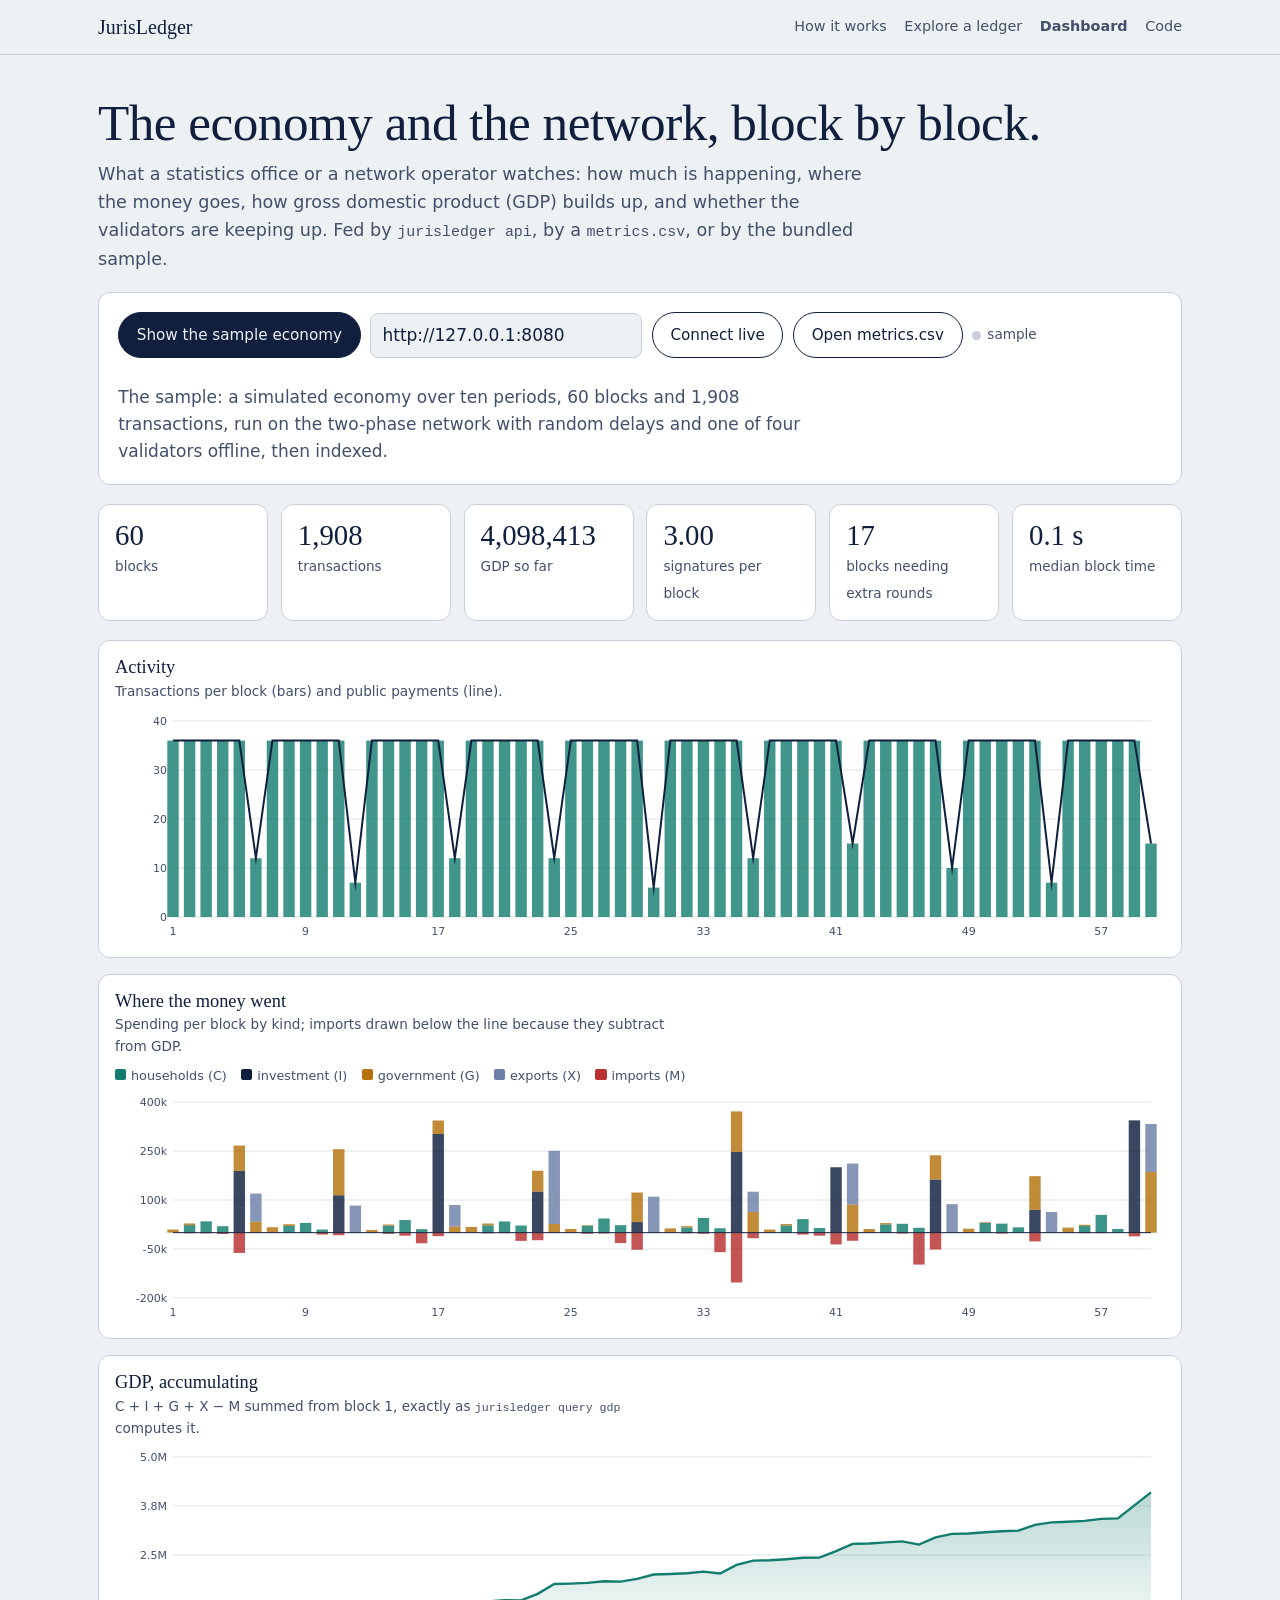
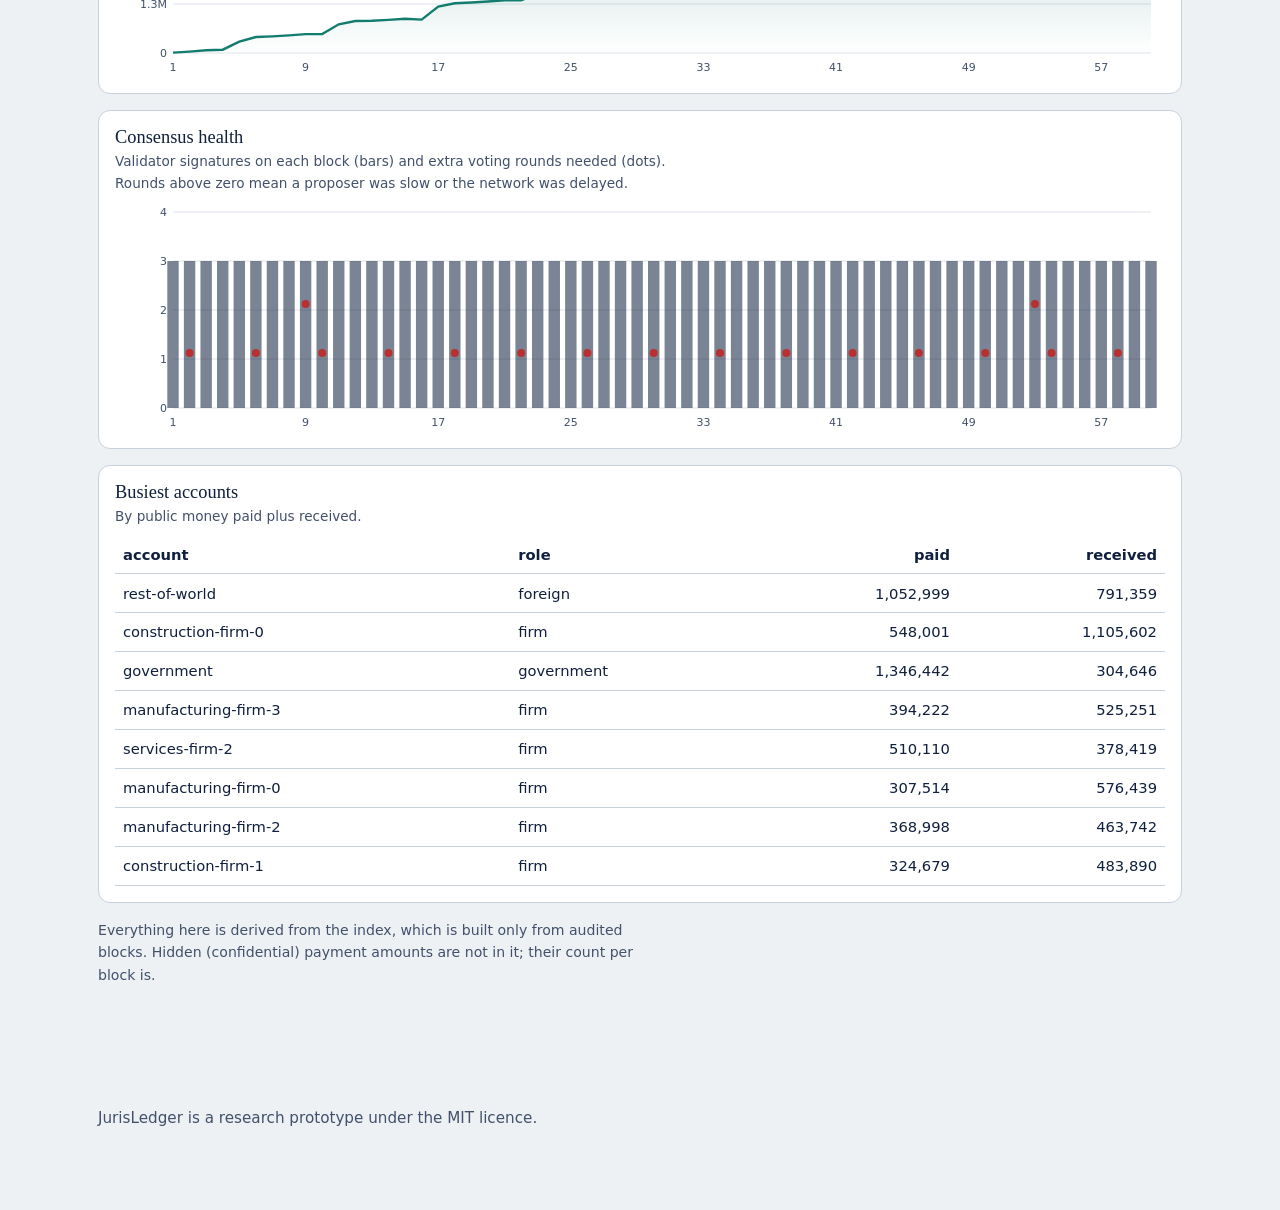
==== site/dashboard.html @ 5187a88f "v0.18.0: read-only rate-limited data API with follow mode, operations and statistics dashboard" ====
<!doctype html>
<html lang="en">
<head>
<meta charset="utf-8">
<meta name="viewport" content="width=device-width,initial-scale=1,viewport-fit=cover">
<title>JurisLedger dashboard — the economy and the network, block by block</title>
<meta name="description" content="A live operations and statistics dashboard for a JurisLedger network: transactions, where the money went, GDP over time, and consensus health.">
<link rel="stylesheet" href="style.css">
<style>
.kpis{display:grid;grid-template-columns:repeat(auto-fit,minmax(10.5rem,1fr));gap:.8rem;margin:1.2rem 0}
.kpi{background:var(--sheet);border:1px solid var(--rule);border-radius:12px;padding:.9rem 1rem}
.kpi b{display:block;font-family:var(--serif);font-size:1.8rem;font-weight:500;line-height:1.1;font-variant-numeric:tabular-nums}
.kpi span{font-size:.85rem;color:var(--ink-2)}
.charts{display:grid;grid-template-columns:repeat(auto-fit,minmax(min(100%,34rem),1fr));gap:1rem}
.chart{background:var(--sheet);border:1px solid var(--rule);border-radius:12px;padding:1rem;position:relative}
.chart h2{font-size:1.15rem;margin:0 0 .2rem}
.chart p{font-size:.85rem;color:var(--ink-2);margin:0 0 .5rem}
.chart canvas{width:100%;height:230px;display:block}
.tip{position:absolute;pointer-events:none;background:var(--ink);color:var(--paper);font-size:.8rem;padding:.35rem .55rem;border-radius:6px;white-space:nowrap;display:none;z-index:2}
.legend{display:flex;gap:.9rem;flex-wrap:wrap;font-size:.8rem;color:var(--ink-2);margin:.2rem 0 .4rem}
.legend span::before{content:"";display:inline-block;width:.7rem;height:.7rem;border-radius:2px;margin-right:.3rem;vertical-align:-.05rem;background:var(--c)}
.src{display:flex;gap:.6rem;flex-wrap:wrap;align-items:center}
.src input{font:inherit;padding:.5rem .7rem;border:1px solid var(--rule);border-radius:8px;background:var(--paper);color:var(--ink);width:17rem}
.live{display:inline-flex;align-items:center;gap:.4rem;font-size:.85rem;color:var(--ink-2)}
.live i{width:.55rem;height:.55rem;border-radius:50%;background:var(--rule)}
.live.on i{background:var(--verified);animation:pulse 1.4s infinite}
@keyframes pulse{50%{opacity:.3}}
table.top{width:100%;border-collapse:collapse;font-size:.92rem;font-variant-numeric:tabular-nums}
table.top td,table.top th{padding:.45rem .5rem;border-bottom:1px solid var(--rule);text-align:left}
table.top td.n,table.top th.n{text-align:right}
</style>
</head>
<body>
<header class="top"><div class="wrap">
  <a class="brand" href="index.html">JurisLedger</a>
  <nav class="folios" aria-label="Site"><a href="index.html">How it works</a><a href="explorer.html">Explore a ledger</a><a href="dashboard.html" aria-current="page"><strong>Dashboard</strong></a><a href="https://github.com/Normansrule/juris-ledger">Code</a></nav>
</div></header>

<main class="wrap" style="padding-top:2.5rem;padding-bottom:4rem">
  <h1 style="font-size:clamp(2rem,5vw,3.2rem)">The economy and the network, block by block.</h1>
  <p style="font-size:1.1rem;color:var(--ink-2);max-width:70ch">What a statistics office or a network operator watches: how much is happening, where the money goes, how gross domestic product (GDP) builds up, and whether the validators are keeping up. Fed by <code>jurisledger api</code>, by a <code>metrics.csv</code>, or by the bundled sample.</p>

  <div class="stage" style="grid-template-columns:1fr;margin-top:1.2rem">
    <div class="src">
      <button class="btn" id="sample">Show the sample economy</button>
      <input id="apiUrl" value="http://127.0.0.1:8080" aria-label="API address" spellcheck="false">
      <button class="btn ghost" id="connect">Connect live</button>
      <label class="btn ghost" style="cursor:pointer">Open metrics.csv<input type="file" id="csv" accept=".csv,text/csv" hidden></label>
      <span class="live" id="live"><i></i><span id="liveText">not connected</span></span>
    </div>
    <p class="caption" id="cap" style="min-height:0;margin:.4rem 0 0">To watch a real network: <code>jurisledger index 127.0.0.1:7701 -o ledger.db</code>, then <code>jurisledger api ledger.db --follow 127.0.0.1:7701</code>, then press <strong>Connect live</strong>. The page refreshes every five seconds.</p>
  </div>

  <div class="kpis" id="kpis"></div>

  <div class="charts">
    <section class="chart"><h2>Activity</h2><p>Transactions per block (bars) and public payments (line).</p><canvas id="cTx"></canvas></section>
    <section class="chart"><h2>Where the money went</h2><p>Spending per block by kind; imports drawn below the line because they subtract from GDP.</p>
      <div class="legend"><span style="--c:#127C6E">households (C)</span><span style="--c:#0F1F3D">investment (I)</span><span style="--c:#B4720C">government (G)</span><span style="--c:#6B7FA8">exports (X)</span><span style="--c:#B8302F">imports (M)</span></div>
      <canvas id="cMix"></canvas></section>
    <section class="chart"><h2>GDP, accumulating</h2><p>C + I + G + X − M summed from block 1, exactly as <code>jurisledger query gdp</code> computes it.</p><canvas id="cGdp"></canvas></section>
    <section class="chart"><h2>Consensus health</h2><p>Validator signatures on each block (bars) and extra voting rounds needed (dots). Rounds above zero mean a proposer was slow or the network was delayed.</p><canvas id="cHealth"></canvas></section>
  </div>

  <section class="chart" style="margin-top:1rem"><h2>Busiest accounts</h2><p>By public money paid plus received.</p><table class="top" id="top"></table></section>
  <p class="note" style="font-size:.88rem;color:var(--ink-2);margin-top:1rem">Everything here is derived from the index, which is built only from audited blocks. Hidden (confidential) payment amounts are not in it; their count per block is.</p>
</main>
<footer><div class="wrap">JurisLedger is a research prototype under the MIT licence.</div></footer>
<script src="sample-metrics.js"></script>
<script>
(() => {
const $ = s => document.querySelector(s);
const reduced = matchMedia("(prefers-reduced-motion: reduce)").matches;
const cssv = v => getComputedStyle(document.documentElement).getPropertyValue(v).trim();
const money = c => (c / 100).toLocaleString(undefined, { maximumFractionDigits: 0 });
const compact = c => { const v = c / 100, a = Math.abs(v); return a >= 1e6 ? (v / 1e6).toFixed(a >= 1e7 ? 0 : 1) + "M" : a >= 1e3 ? (v / 1e3).toFixed(0) + "k" : v.toFixed(0); };
const MIX = [["c", "#127C6E", "households"], ["i", "#0F1F3D", "investment"], ["g", "#B4720C", "government"], ["x", "#6B7FA8", "exports"]];
let rows = [], timer = null, charts = [];

function kpis(status, rows) {
  const g = rows.reduce((s, r) => s + r.c + r.i + r.g + r.x - r.m, 0);
  const sig = rows.length ? rows.reduce((s, r) => s + r.n_votes, 0) / rows.length : 0;
  const slow = rows.filter(r => r.commit_round > 0).length;
  const gaps = rows.slice(1).map((r, k) => r.timestamp - rows[k].timestamp).filter(x => x > 0).sort((a, b) => a - b);
  const items = [[status.height ?? rows.length, "blocks"], [(status.transactions ?? rows.reduce((s, r) => s + r.n_tx, 0)).toLocaleString(), "transactions"],
    [money(g), "GDP so far"], [sig.toFixed(2), "signatures per block"], [slow, "blocks needing extra rounds"],
    [gaps.length ? (gaps[gaps.length >> 1] / 1000).toFixed(1) + " s" : "—", "median block time"]];
  $("#kpis").innerHTML = items.map(([v, l]) => `<div class="kpi"><b>${v}</b><span>${l}</span></div>`).join("");
}

// ---------- one small chart engine: axes, bars, lines, stacked areas, tooltip, sweep-in animation
function chart(canvas, draw, tipText) {
  const ctx = canvas.getContext("2d"), tip = document.createElement("div"); tip.className = "tip"; canvas.parentNode.appendChild(tip);
  let W, H, dpr, progress = reduced ? 1 : 0, hover = -1;
  const pad = { l: 58, r: 14, t: 10, b: 24 };
  function size() { const r = canvas.getBoundingClientRect(); dpr = Math.min(2, devicePixelRatio || 1); W = r.width; H = r.height; canvas.width = W * dpr; canvas.height = H * dpr; }
  function render() {
    ctx.setTransform(dpr, 0, 0, dpr, 0, 0); ctx.clearRect(0, 0, W, H);
    if (!rows.length) return;
    const n = rows.length, x = i => pad.l + (W - pad.l - pad.r) * (n === 1 ? 0.5 : i / (n - 1)), bw = Math.max(1.5, (W - pad.l - pad.r) / n * 0.7);
    draw({ ctx, W, H, pad, n, x, bw, progress, hover, ink: cssv("--ink"), soft: cssv("--ink-2"), rule: cssv("--rule") });
    if (hover >= 0) { ctx.strokeStyle = cssv("--ink-2"); ctx.setLineDash([3, 4]); ctx.beginPath(); ctx.moveTo(x(hover), pad.t); ctx.lineTo(x(hover), H - pad.b); ctx.stroke(); ctx.setLineDash([]); }
  }
  function animate() { if (progress < 1) { progress = Math.min(1, progress + 0.035); render(); requestAnimationFrame(animate); } else render(); }
  canvas.addEventListener("mousemove", e => {
    if (!rows.length) return;
    const r = canvas.getBoundingClientRect(), fx = (e.clientX - r.left - pad.l) / (W - pad.l - pad.r);
    hover = Math.max(0, Math.min(rows.length - 1, Math.round(fx * (rows.length - 1)))); render();
    tip.style.display = "block"; tip.innerHTML = tipText(rows[hover]);
    tip.style.left = Math.min(W - 180, e.clientX - r.left + 12) + "px"; tip.style.top = (e.clientY - r.top + canvas.offsetTop - 34) + "px";
  });
  canvas.addEventListener("mouseleave", () => { hover = -1; tip.style.display = "none"; render(); });
  new ResizeObserver(() => { size(); render(); }).observe(canvas); size();
  return { replay() { progress = reduced ? 1 : 0; animate(); }, render };
}
function axis(o, max, fmt, min = 0) {
  const { ctx, W, H, pad, soft, rule } = o, y = v => H - pad.b - (H - pad.t - pad.b) * (v - min) / (max - min || 1);
  ctx.font = "11px system-ui,sans-serif"; ctx.fillStyle = soft; ctx.strokeStyle = rule; ctx.lineWidth = 1; ctx.textAlign = "right";
  for (let k = 0; k <= 4; k++) { const v = min + (max - min) * k / 4, yy = y(v); ctx.globalAlpha = .6; ctx.beginPath(); ctx.moveTo(pad.l, yy); ctx.lineTo(W - pad.r, yy); ctx.stroke(); ctx.globalAlpha = 1; ctx.fillText(fmt(v), pad.l - 6, yy + 4); }
  ctx.textAlign = "center"; const n = rows.length, step = Math.max(1, Math.ceil(n / 8));
  for (let i = 0; i < n; i += step) ctx.fillText(rows[i].height, o.x(i), H - 6);
  return y;
}
const nice = v => { const p = Math.pow(10, Math.floor(Math.log10(v || 1))); return Math.ceil((v || 1) / p) * p; };

function build() {
  charts.forEach(c => c.replay && c.replay());
  if (charts.length) return;
  charts.push(chart($("#cTx"), o => {
    const max = nice(Math.max(...rows.map(r => r.n_tx))), y = axis(o, max, v => Math.round(v));
    rows.forEach((r, i) => { const h = (o.H - o.pad.b - y(r.n_tx)) * o.progress; o.ctx.fillStyle = i === o.hover ? cssv("--amber") : cssv("--verified"); o.ctx.globalAlpha = .8; o.ctx.fillRect(o.x(i) - o.bw / 2, o.H - o.pad.b - h, o.bw, h); });
    o.ctx.globalAlpha = 1; o.ctx.strokeStyle = o.ink; o.ctx.lineWidth = 2; o.ctx.beginPath();
    const upto = Math.max(1, Math.ceil(rows.length * o.progress));
    rows.slice(0, upto).forEach((r, i) => i ? o.ctx.lineTo(o.x(i), y(r.n_payments)) : o.ctx.moveTo(o.x(i), y(r.n_payments))); o.ctx.stroke();
  }, r => `block ${r.height}: ${r.n_tx} transactions, ${r.n_payments} payments${r.confidential ? `, ${r.confidential} hidden` : ""}`));
  charts.push(chart($("#cMix"), o => {
    const tops = rows.map(r => r.c + r.i + r.g + r.x), max = nice(Math.max(...tops, 1)), min = -nice(Math.max(...rows.map(r => r.m), 1));
    const y = axis(o, max, v => compact(v), min);
    rows.forEach((r, i) => { let base = 0;
      MIX.forEach(([k, col]) => { const v = r[k] * o.progress, y0 = y(base), y1 = y(base + v); o.ctx.fillStyle = col; o.ctx.globalAlpha = i === o.hover ? 1 : .82; o.ctx.fillRect(o.x(i) - o.bw / 2, y1, o.bw, y0 - y1); base += v; });
      o.ctx.fillStyle = "#B8302F"; const y0 = y(0), y1 = y(-r.m * o.progress); o.ctx.fillRect(o.x(i) - o.bw / 2, y0, o.bw, y1 - y0); });
    o.ctx.globalAlpha = 1; o.ctx.strokeStyle = o.ink; o.ctx.beginPath(); o.ctx.moveTo(o.pad.l, y(0)); o.ctx.lineTo(o.W - o.pad.r, y(0)); o.ctx.stroke();
  }, r => `block ${r.height}: C ${money(r.c)} · I ${money(r.i)} · G ${money(r.g)} · X ${money(r.x)} · M −${money(r.m)}`));
  charts.push(chart($("#cGdp"), o => {
    let acc = 0; const cum = rows.map(r => (acc += r.c + r.i + r.g + r.x - r.m));
    const max = nice(Math.max(...cum, 1)), y = axis(o, max, v => compact(v));
    const upto = Math.max(1, Math.ceil(rows.length * o.progress)), g = o.ctx.createLinearGradient(0, o.pad.t, 0, o.H - o.pad.b);
    g.addColorStop(0, "rgba(18,124,110,.35)"); g.addColorStop(1, "rgba(18,124,110,0)");
    o.ctx.beginPath(); o.ctx.moveTo(o.x(0), y(0)); cum.slice(0, upto).forEach((v, i) => o.ctx.lineTo(o.x(i), y(v))); o.ctx.lineTo(o.x(upto - 1), y(0)); o.ctx.closePath(); o.ctx.fillStyle = g; o.ctx.fill();
    o.ctx.strokeStyle = cssv("--verified"); o.ctx.lineWidth = 2.4; o.ctx.beginPath(); cum.slice(0, upto).forEach((v, i) => i ? o.ctx.lineTo(o.x(i), y(v)) : o.ctx.moveTo(o.x(i), y(v))); o.ctx.stroke();
    if (o.hover >= 0) { o.ctx.fillStyle = cssv("--verified"); o.ctx.beginPath(); o.ctx.arc(o.x(o.hover), y(cum[o.hover]), 4.5, 0, 7); o.ctx.fill(); }
  }, r => { let s = 0; for (const q of rows) { s += q.c + q.i + q.g + q.x - q.m; if (q === r) break; } return `through block ${r.height}: GDP ${money(s)}`; }));
  charts.push(chart($("#cHealth"), o => {
    const max = Math.max(4, ...rows.map(r => r.n_votes)), y = axis(o, max, v => v.toFixed(0));
    rows.forEach((r, i) => { const h = (o.H - o.pad.b - y(r.n_votes)) * o.progress; o.ctx.fillStyle = o.ink; o.ctx.globalAlpha = i === o.hover ? 1 : .55; o.ctx.fillRect(o.x(i) - o.bw / 2, o.H - o.pad.b - h, o.bw, h);
      if (r.commit_round > 0) { o.ctx.globalAlpha = 1; o.ctx.fillStyle = cssv("--seal"); o.ctx.beginPath(); o.ctx.arc(o.x(i), y(Math.min(max, r.commit_round)) - 6, 4, 0, 7); o.ctx.fill(); } });
    o.ctx.globalAlpha = 1;
  }, r => `block ${r.height}: ${r.n_votes} signatures, finalised in round ${r.commit_round}`));
  charts.forEach(c => c.replay());
}

function show(data, label) {
  rows = data.rows || []; kpis(data.status || {}, rows); build();
  $("#top").innerHTML = "<tr><th>account</th><th>role</th><th class='n'>paid</th><th class='n'>received</th></tr>" +
    (data.top || []).map(a => `<tr><td>${String(a.name).replace(/</g, "&lt;")}</td><td>${a.role}</td><td class="n">${money(a.paid)}</td><td class="n">${money(a.received)}</td></tr>`).join("");
  $("#cap").textContent = label;
}
function parseCsv(text) {
  const [head, ...lines] = text.trim().split(/\r?\n/), cols = head.split(",");
  return lines.map(l => Object.fromEntries(l.split(",").map((v, i) => [cols[i], Number(v)])));
}
async function poll(base) {
  try {
    const [st, m, top] = await Promise.all([fetch(base + "/api/status").then(r => r.json()),
      fetch(base + "/api/metrics?from=1&to=100000000").then(r => r.json()), fetch(base + "/api/accounts/top?n=8").then(r => r.json())]);
    const grew = m.rows.length !== rows.length;
    if (grew) show({ status: st, rows: m.rows, top: top.accounts }, `Live from ${base}: ${st.chain_id}, block ${st.height}. Refreshing every five seconds.`);
    $("#live").classList.add("on"); $("#liveText").textContent = `live · block ${st.height}`;
  } catch (e) {
    $("#live").classList.remove("on"); $("#liveText").textContent = "cannot reach the API";
    $("#cap").innerHTML = `Could not reach <code>${base.replace(/</g, "&lt;")}</code>. Start it with <code>jurisledger api ledger.db</code>; if this page is on GitHub Pages, your browser may ask to allow access to a local address.`;
  }
}
$("#connect").onclick = () => { clearInterval(timer); rows = []; const base = $("#apiUrl").value.replace(/\/$/, ""); poll(base); timer = setInterval(() => poll(base), 5000); };
$("#sample").onclick = () => { clearInterval(timer); $("#live").classList.remove("on"); $("#liveText").textContent = "sample"; show(window.JURIS_METRICS, "The sample: a simulated economy over ten periods, 60 blocks and 1,908 transactions, run on the two-phase network with random delays and one of four validators offline, then indexed."); };
$("#csv").onchange = async e => { const f = e.target.files[0]; if (!f) return; clearInterval(timer); show({ rows: parseCsv(await f.text()) }, `From ${f.name}.`); };
if (window.JURIS_METRICS) $("#sample").click();
})();
</script>
</body>
</html>
---- site/style.css ----
/* Shared visual system for the JurisLedger site: explainer (index.html) and explorer (explorer.html). */
:root{
  --paper:#EEF1F4;--sheet:#FFFFFF;--ink:#0F1F3D;--ink-2:#41506B;--rule:#C8D0DB;
  --seal:#B8302F;--verified:#127C6E;--amber:#B4720C;--wash:#DCE4EE;
  --serif:"Iowan Old Style","Palatino Linotype",Palatino,"Book Antiqua",Georgia,serif;
  --sans:system-ui,-apple-system,"Segoe UI",Roboto,Helvetica,Arial,sans-serif;
  --mono:ui-monospace,SFMono-Regular,Menlo,Consolas,monospace;
}
@media (prefers-color-scheme:dark){:root{--paper:#0E1420;--sheet:#151D2B;--ink:#E8EDF4;--ink-2:#A6B3C6;--rule:#2A3648;--wash:#1C2637;--seal:#E0524F;--verified:#3FBDAA;--amber:#E0A045}}
*{box-sizing:border-box}
html{scroll-behavior:smooth;scroll-padding-top:4rem}
@media (prefers-reduced-motion:reduce){html{scroll-behavior:auto}*,*::before,*::after{animation-duration:.001s!important;transition-duration:.001s!important}}
body{margin:0;background:var(--paper);color:var(--ink);font:17px/1.6 var(--sans)}
a{color:inherit}
h1,h2,h3{font-family:var(--serif);font-weight:500;line-height:1.1;margin:0}
h1{font-size:clamp(2.4rem,6vw,4.6rem);letter-spacing:-.01em}
h1 em{font-style:italic;font-weight:400}
h2{font-size:clamp(1.7rem,3.2vw,2.5rem)}
h3{font-size:1.2rem;margin:1.2rem 0 .4rem}
p{max-width:64ch;margin:.5rem 0}
.wrap{max-width:1180px;margin:0 auto;padding:0 clamp(1rem,4vw,3rem)}
header.top{position:sticky;top:0;z-index:5;background:color-mix(in srgb,var(--paper) 88%,transparent);backdrop-filter:blur(8px);border-bottom:1px solid var(--rule)}
header.top .wrap{display:flex;align-items:center;gap:1.5rem;height:3.4rem}
.brand{font-family:var(--serif);font-size:1.25rem;text-decoration:none}
nav.folios{display:flex;gap:1.1rem;overflow-x:auto;font-size:.9rem;margin-left:auto}
nav.folios a{text-decoration:none;color:var(--ink-2);white-space:nowrap;padding:.3rem 0;border-bottom:2px solid transparent}
nav.folios a:hover,nav.folios a:focus-visible{color:var(--ink);border-color:var(--seal);outline:none}
.hero{padding:clamp(3rem,8vw,7rem) 0 3rem;display:grid;grid-template-columns:1.1fr 1fr;gap:3rem;align-items:center}
.hero p.lead{font-size:1.2rem;color:var(--ink-2)}
.hero .cta{display:flex;gap:.8rem;flex-wrap:wrap;margin-top:1.4rem}
.btn{font:inherit;font-size:.95rem;padding:.6rem 1.1rem;border-radius:999px;border:1px solid var(--ink);background:var(--ink);color:var(--paper);cursor:pointer;text-decoration:none}
.btn.ghost{background:transparent;color:var(--ink)}
.btn:focus-visible{outline:3px solid var(--seal);outline-offset:2px}
.btn:disabled{opacity:.45;cursor:not-allowed}
#heroCanvas{width:100%;height:auto;aspect-ratio:1/1;max-height:520px;display:block}
.folio{padding:4rem 0;border-top:1px solid var(--rule)}
.folio .head{display:grid;grid-template-columns:5rem 1fr;gap:1rem;align-items:baseline;margin-bottom:1.5rem}
.folio .num{font-family:var(--serif);font-size:3rem;color:var(--rule);line-height:1}
.stage{background:var(--sheet);border:1px solid var(--rule);border-radius:12px;padding:1.2rem;display:grid;grid-template-columns:minmax(0,1.3fr) minmax(0,1fr);gap:1.2rem}
@media (max-width:860px){.hero,.stage{grid-template-columns:1fr}.folio .head{grid-template-columns:1fr}}
.stage svg{width:100%;height:auto;display:block}
.controls{display:flex;gap:.6rem;flex-wrap:wrap;align-items:center;margin-top:.8rem}
.caption{min-height:5.5rem;color:var(--ink-2)}
.caption strong{color:var(--ink)}
.steps{display:flex;gap:.35rem;margin:.6rem 0}
.steps i{flex:1;height:.35rem;background:var(--wash);border-radius:2px}
.steps i.on{background:var(--ink)}
.good{color:var(--verified)}.bad{color:var(--seal)}.warn{color:var(--amber)}
textarea,input[type=text],input[type=number]{font:inherit;width:100%;padding:.6rem;border:1px solid var(--rule);border-radius:8px;background:var(--paper);color:var(--ink)}
textarea{min-height:9rem;font-family:var(--serif);line-height:1.5}
code,.hash{font-family:var(--mono);font-size:.85em}
.hash{word-break:break-all;padding:.5rem .7rem;background:var(--wash);border-radius:6px;display:block;margin:.4rem 0;transition:background .3s}
.hash.changed{background:color-mix(in srgb,var(--seal) 18%,var(--wash))}
.status{display:inline-block;padding:.15rem .6rem;border-radius:999px;font-size:.85rem;border:1px solid currentColor}
.parties{display:flex;gap:.6rem;flex-wrap:wrap;margin:.6rem 0}
.party{padding:.5rem .8rem;border:1px solid var(--rule);border-radius:8px;flex:1;min-width:9rem}
.party.signed{border-color:var(--verified)}
.party.void{border-color:var(--seal);text-decoration:line-through}
input[type=range]{width:100%;accent-color:var(--ink)}
.bits{display:grid;grid-template-columns:repeat(16,1fr);gap:.25rem;margin:.6rem 0}
.bits b{aspect-ratio:1;border-radius:4px;background:var(--wash);display:grid;place-items:center;font-size:.7rem;font-weight:500;transition:background .25s,transform .25s}
.bits b.on{background:var(--ink);color:var(--paper)}
.bits b.bad{background:var(--seal);color:#fff;transform:scale(1.08)}
.bar{height:1.2rem;background:var(--wash);border-radius:6px;overflow:hidden;margin:.3rem 0}
.bar i{display:block;height:100%;background:var(--ink);transition:width .5s cubic-bezier(.2,.8,.2,1)}
.bar i.miss{background:var(--seal)}
.figs{display:grid;grid-template-columns:repeat(3,1fr);gap:.6rem;margin:.8rem 0}
.figs div{border-top:2px solid var(--ink);padding-top:.4rem}
.figs b{font-family:var(--serif);font-size:1.5rem;font-weight:500;display:block}
.issuers{display:flex;gap:.6rem;flex-wrap:wrap;margin:.6rem 0}
.issuer{flex:1;min-width:8rem;padding:.6rem;border:1px solid var(--rule);border-radius:8px;cursor:pointer;background:var(--sheet);font:inherit;color:inherit;text-align:left}
.issuer[aria-pressed=true]{border-color:var(--verified);background:color-mix(in srgb,var(--verified) 10%,var(--sheet))}
.issuer.corrupt{border-style:dashed;color:var(--seal)}
.verdict{font-family:var(--serif);font-size:1.5rem;margin:.6rem 0}
.commands{background:var(--ink);color:var(--paper);border-radius:12px;padding:1.4rem;font-family:var(--mono);font-size:.9rem;overflow-x:auto;line-height:1.8}
.commands span{opacity:.55}
.drop{border:2px dashed var(--rule);border-radius:10px;padding:1.2rem;text-align:center;color:var(--ink-2);cursor:pointer;transition:border-color .2s,background .2s}
.drop.over,.drop:focus-visible{border-color:var(--ink);background:var(--wash);outline:none}
.timeline{list-style:none;margin:.6rem 0;padding:0;max-height:22rem;overflow:auto}
.timeline li{display:grid;grid-template-columns:3.4rem 1.4rem 1fr;gap:.4rem;padding:.45rem 0;border-bottom:1px solid var(--rule);opacity:0;transform:translateY(4px);transition:opacity .25s,transform .25s}
.timeline li.in{opacity:1;transform:none}
.timeline .blk{font-family:var(--mono);font-size:.8rem;color:var(--ink-2);padding-top:.15rem}
.timeline .who{color:var(--ink-2);font-size:.85rem}
.tamper{display:flex;gap:.4rem;flex-wrap:wrap;margin:.4rem 0}
.tamper .btn{font-size:.85rem;padding:.4rem .8rem}
.problems{margin:.4rem 0;padding-left:1.1rem;color:var(--seal)}
footer{padding:3rem 0 5rem;color:var(--ink-2);font-size:.95rem}
.seal-anim{animation:stamp .5s cubic-bezier(.2,1.4,.4,1) forwards}
@keyframes stamp{from{transform:scale(2.2) rotate(-25deg);opacity:0}to{transform:scale(1) rotate(-12deg);opacity:1}}
.flow{stroke:var(--ink);stroke-width:1.2;fill:none;opacity:.35}
.node circle{fill:var(--sheet);stroke:var(--ink);stroke-width:1.6}
.node text{font:12px var(--sans);fill:var(--ink);text-anchor:middle}
.dot{fill:var(--ink)}
.dot.pre{fill:var(--amber)}.dot.com{fill:var(--verified)}

@media (max-width:860px){.disp-grid{grid-template-columns:1fr!important}}
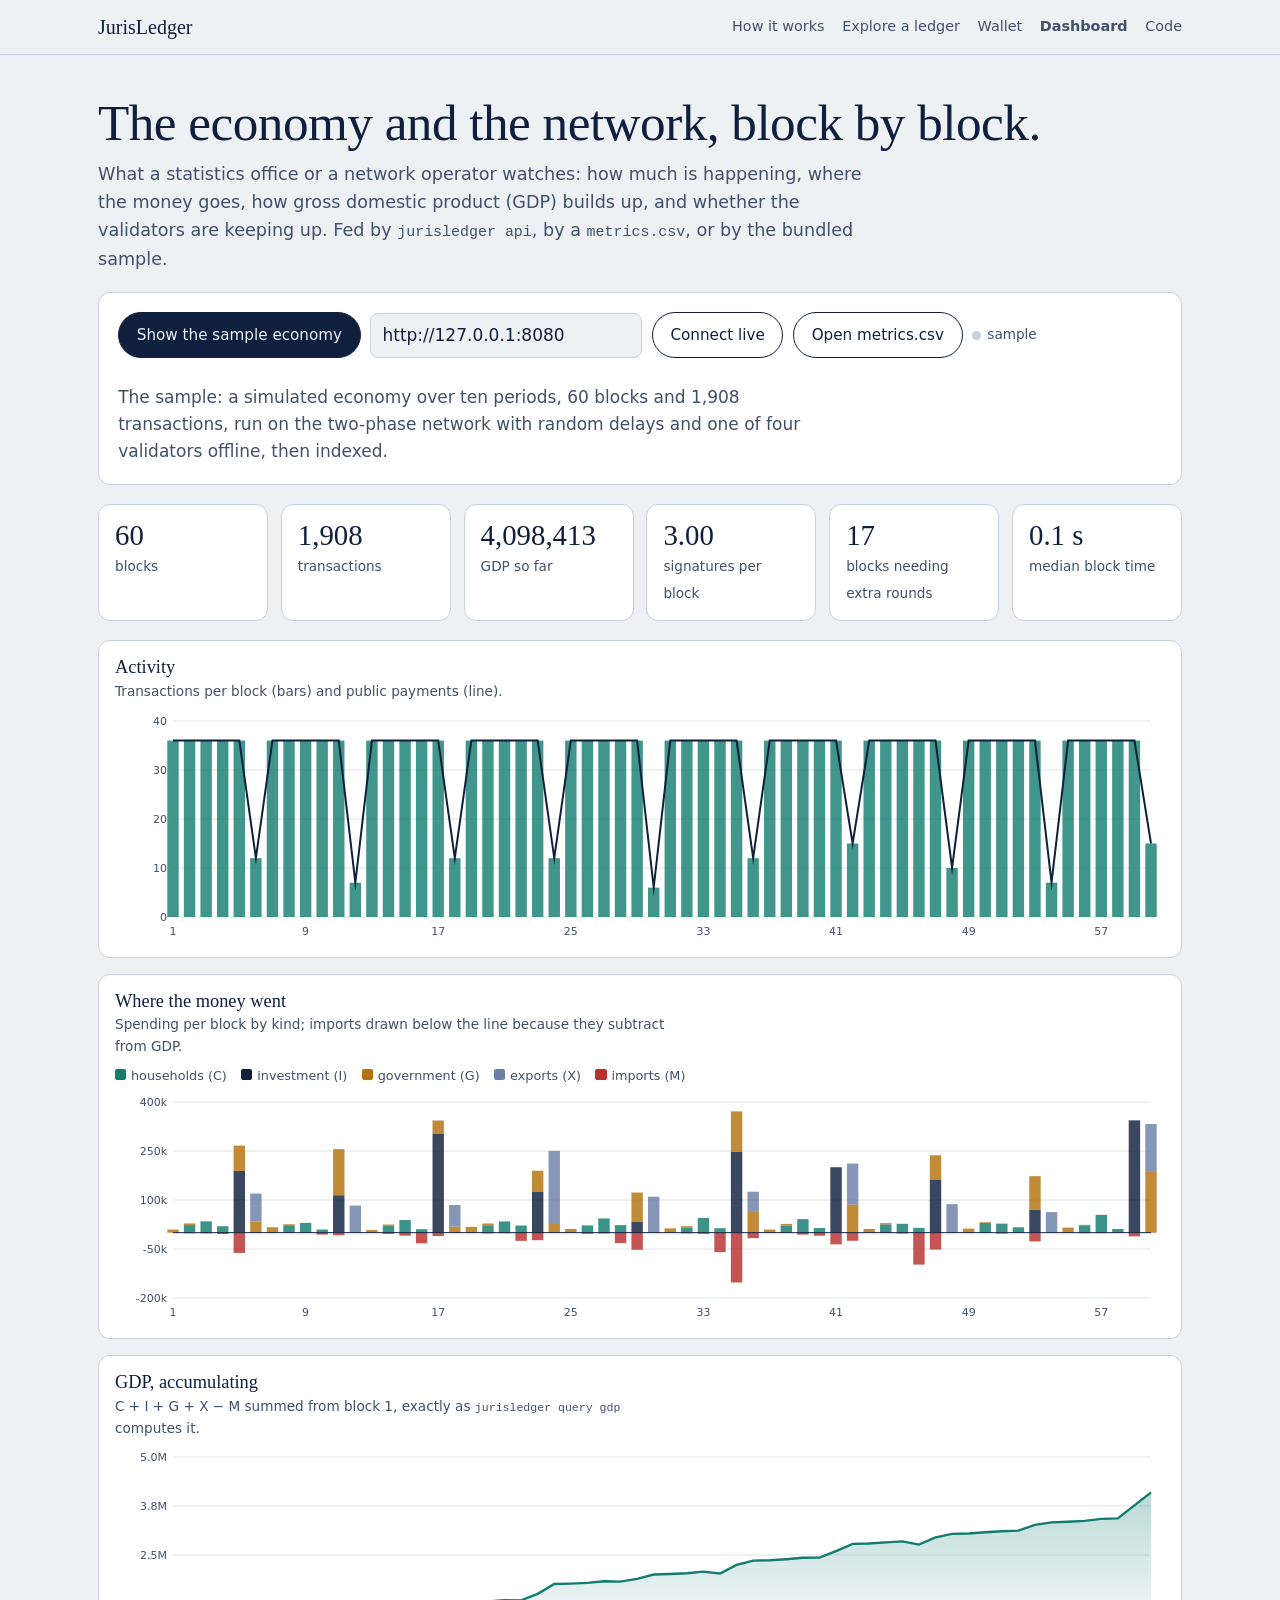
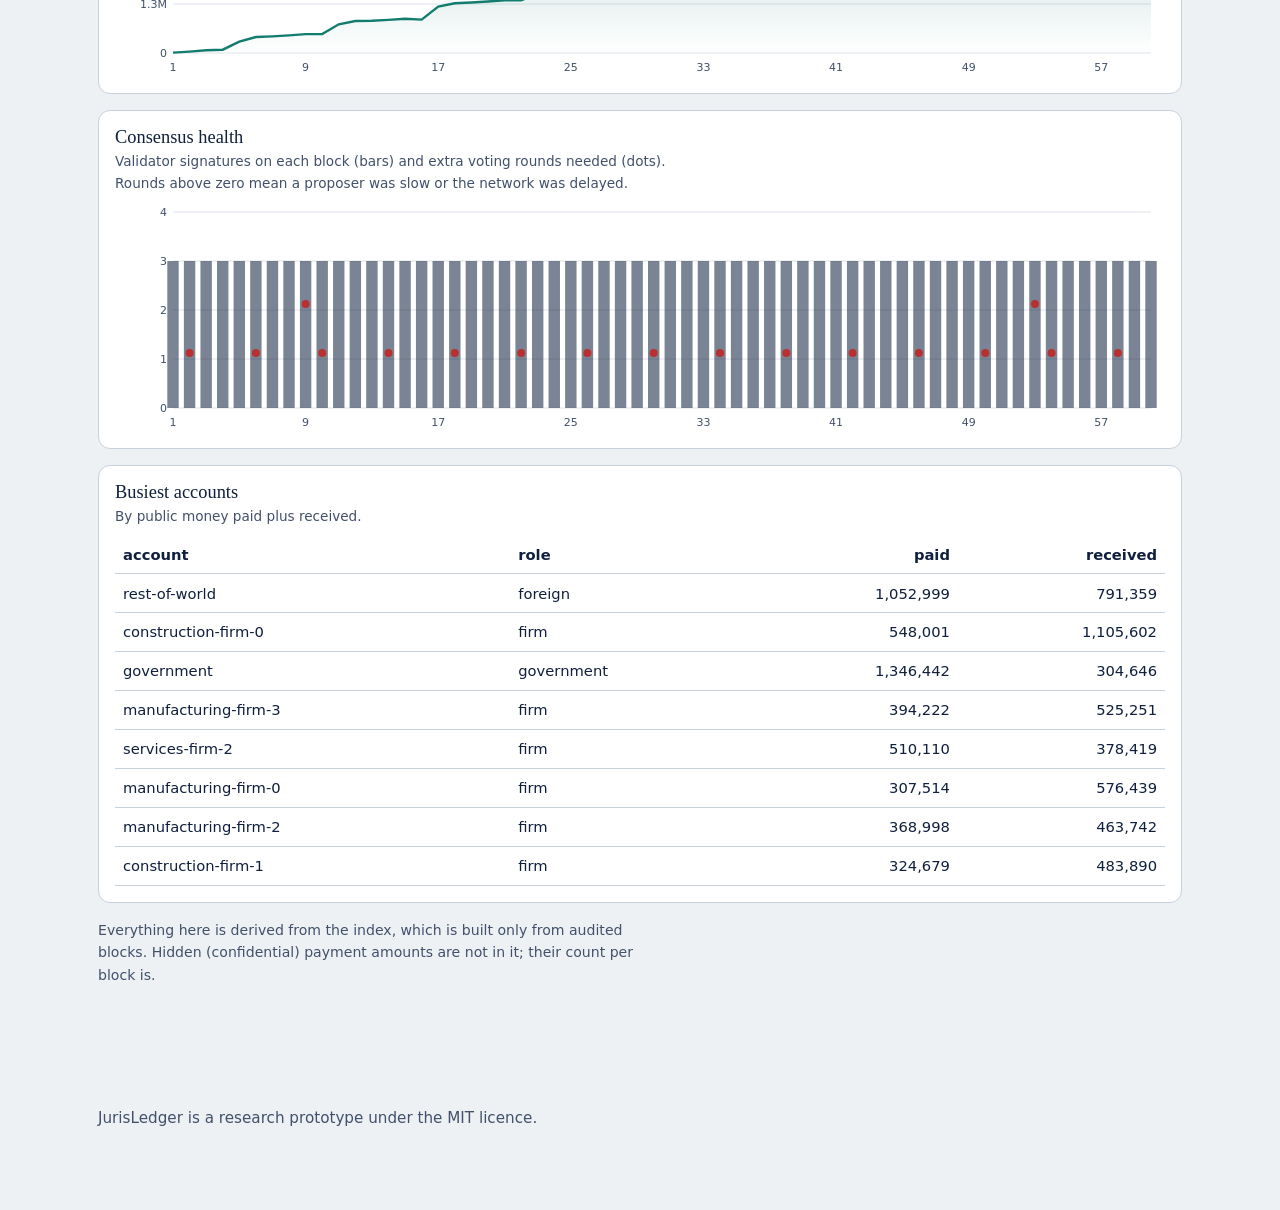
==== commit d049991e: "v0.19.0: browser wallet with offline signing, jurisledger submit, PBKDF2 keystores shared with the b" ====
--- a/site/dashboard.html
+++ b/site/dashboard.html
@@ -33,7 +33,7 @@
 <body>
 <header class="top"><div class="wrap">
   <a class="brand" href="index.html">JurisLedger</a>
-  <nav class="folios" aria-label="Site"><a href="index.html">How it works</a><a href="explorer.html">Explore a ledger</a><a href="dashboard.html" aria-current="page"><strong>Dashboard</strong></a><a href="https://github.com/Normansrule/juris-ledger">Code</a></nav>
+  <nav class="folios" aria-label="Site"><a href="index.html">How it works</a><a href="explorer.html">Explore a ledger</a><a href="wallet.html">Wallet</a><a href="dashboard.html" aria-current="page"><strong>Dashboard</strong></a><a href="https://github.com/Normansrule/juris-ledger">Code</a></nav>
 </div></header>
 
 <main class="wrap" style="padding-top:2.5rem;padding-bottom:4rem">
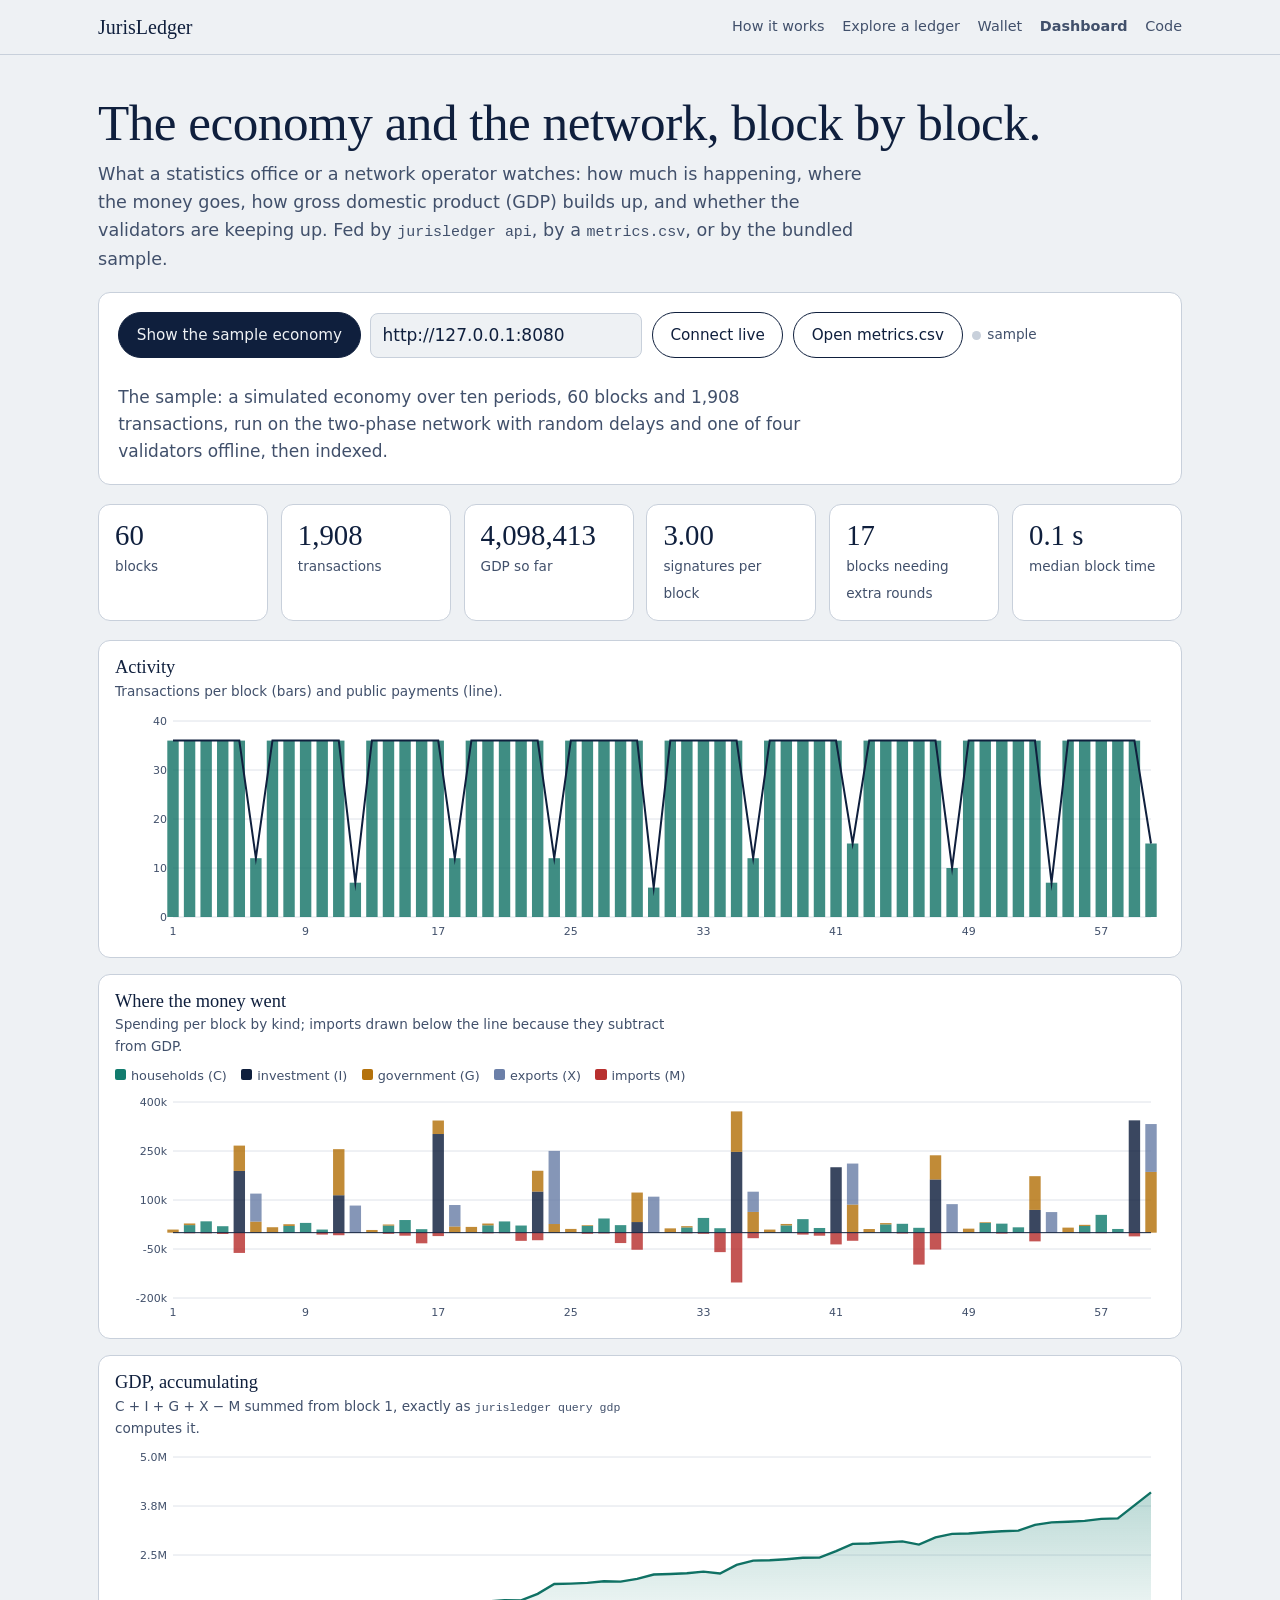
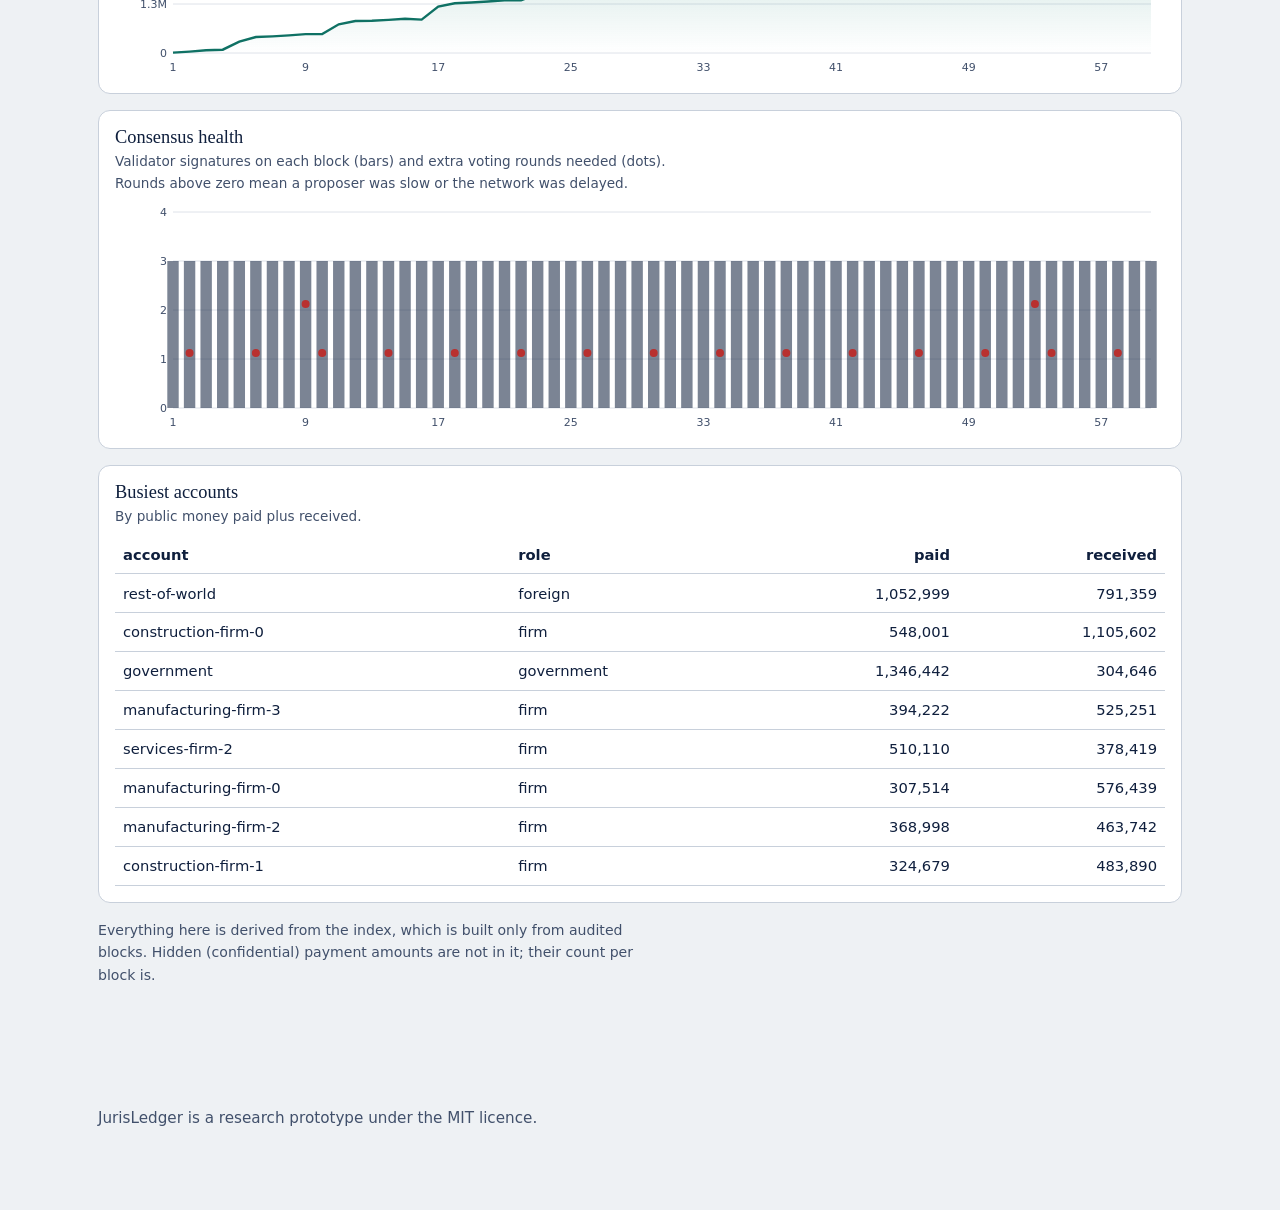
==== commit 16bb4d2d: "v0.20.0: WCAG 2.1 AA accessibility audit and fixes, jurisledger doctor" ====
--- a/site/dashboard.html
+++ b/site/dashboard.html
@@ -54,12 +54,12 @@
   <div class="kpis" id="kpis"></div>
 
   <div class="charts">
-    <section class="chart"><h2>Activity</h2><p>Transactions per block (bars) and public payments (line).</p><canvas id="cTx"></canvas></section>
+    <section class="chart"><h2>Activity</h2><p>Transactions per block (bars) and public payments (line).</p><canvas id="cTx" role="img" aria-label="chart"></canvas></section>
     <section class="chart"><h2>Where the money went</h2><p>Spending per block by kind; imports drawn below the line because they subtract from GDP.</p>
       <div class="legend"><span style="--c:#127C6E">households (C)</span><span style="--c:#0F1F3D">investment (I)</span><span style="--c:#B4720C">government (G)</span><span style="--c:#6B7FA8">exports (X)</span><span style="--c:#B8302F">imports (M)</span></div>
-      <canvas id="cMix"></canvas></section>
-    <section class="chart"><h2>GDP, accumulating</h2><p>C + I + G + X − M summed from block 1, exactly as <code>jurisledger query gdp</code> computes it.</p><canvas id="cGdp"></canvas></section>
-    <section class="chart"><h2>Consensus health</h2><p>Validator signatures on each block (bars) and extra voting rounds needed (dots). Rounds above zero mean a proposer was slow or the network was delayed.</p><canvas id="cHealth"></canvas></section>
+      <canvas id="cMix" role="img" aria-label="chart"></canvas></section>
+    <section class="chart"><h2>GDP, accumulating</h2><p>C + I + G + X − M summed from block 1, exactly as <code>jurisledger query gdp</code> computes it.</p><canvas id="cGdp" role="img" aria-label="chart"></canvas></section>
+    <section class="chart"><h2>Consensus health</h2><p>Validator signatures on each block (bars) and extra voting rounds needed (dots). Rounds above zero mean a proposer was slow or the network was delayed.</p><canvas id="cHealth" role="img" aria-label="chart"></canvas></section>
   </div>
 
   <section class="chart" style="margin-top:1rem"><h2>Busiest accounts</h2><p>By public money paid plus received.</p><table class="top" id="top"></table></section>
@@ -159,8 +159,19 @@
   charts.forEach(c => c.replay());
 }
 
+function describe() {                      // text for screen readers: the charts are pictures of these numbers
+  if (!rows.length) return;
+  const tx = rows.reduce((s, r) => s + r.n_tx, 0), g = rows.reduce((s, r) => s + r.c + r.i + r.g + r.x - r.m, 0);
+  const busiest = rows.reduce((a, r) => r.n_tx > a.n_tx ? r : a, rows[0]), slow = rows.filter(r => r.commit_round > 0).length;
+  const sums = { households: 0, investment: 0, government: 0, exports: 0, imports: 0 };
+  rows.forEach(r => { sums.households += r.c; sums.investment += r.i; sums.government += r.g; sums.exports += r.x; sums.imports += r.m; });
+  $("#cTx").setAttribute("aria-label", `Transactions per block over ${rows.length} blocks, ${tx} in total; the busiest was block ${busiest.height} with ${busiest.n_tx}.`);
+  $("#cMix").setAttribute("aria-label", "Spending by kind: " + Object.entries(sums).map(([k, v]) => `${k} ${money(v)}`).join(", ") + ".");
+  $("#cGdp").setAttribute("aria-label", `GDP accumulating from 0 to ${money(g)} over ${rows.length} blocks.`);
+  $("#cHealth").setAttribute("aria-label", `Validator signatures per block; ${slow} of ${rows.length} blocks needed extra voting rounds.`);
+}
 function show(data, label) {
-  rows = data.rows || []; kpis(data.status || {}, rows); build();
+  rows = data.rows || []; kpis(data.status || {}, rows); build(); describe();
   $("#top").innerHTML = "<tr><th>account</th><th>role</th><th class='n'>paid</th><th class='n'>received</th></tr>" +
     (data.top || []).map(a => `<tr><td>${String(a.name).replace(/</g, "&lt;")}</td><td>${a.role}</td><td class="n">${money(a.paid)}</td><td class="n">${money(a.received)}</td></tr>`).join("");
   $("#cap").textContent = label;
--- a/site/style.css
+++ b/site/style.css
@@ -1,12 +1,12 @@
 /* Shared visual system for the JurisLedger site: explainer (index.html) and explorer (explorer.html). */
 :root{
   --paper:#EEF1F4;--sheet:#FFFFFF;--ink:#0F1F3D;--ink-2:#41506B;--rule:#C8D0DB;
-  --seal:#B8302F;--verified:#127C6E;--amber:#B4720C;--wash:#DCE4EE;
+  --seal:#B8302F;--verified:#0F7164;--amber:#B4720C;--amber-ink:#8A5608;--wash:#DCE4EE;
   --serif:"Iowan Old Style","Palatino Linotype",Palatino,"Book Antiqua",Georgia,serif;
   --sans:system-ui,-apple-system,"Segoe UI",Roboto,Helvetica,Arial,sans-serif;
   --mono:ui-monospace,SFMono-Regular,Menlo,Consolas,monospace;
 }
-@media (prefers-color-scheme:dark){:root{--paper:#0E1420;--sheet:#151D2B;--ink:#E8EDF4;--ink-2:#A6B3C6;--rule:#2A3648;--wash:#1C2637;--seal:#E0524F;--verified:#3FBDAA;--amber:#E0A045}}
+@media (prefers-color-scheme:dark){:root{--paper:#0E1420;--sheet:#151D2B;--ink:#E8EDF4;--ink-2:#A6B3C6;--rule:#2A3648;--wash:#1C2637;--seal:#EC6461;--verified:#3FBDAA;--amber:#E0A045;--amber-ink:#E0A045}}
 *{box-sizing:border-box}
 html{scroll-behavior:smooth;scroll-padding-top:4rem}
 @media (prefers-reduced-motion:reduce){html{scroll-behavior:auto}*,*::before,*::after{animation-duration:.001s!important;transition-duration:.001s!important}}
@@ -73,7 +73,7 @@
 .issuer.corrupt{border-style:dashed;color:var(--seal)}
 .verdict{font-family:var(--serif);font-size:1.5rem;margin:.6rem 0}
 .commands{background:var(--ink);color:var(--paper);border-radius:12px;padding:1.4rem;font-family:var(--mono);font-size:.9rem;overflow-x:auto;line-height:1.8}
-.commands span{opacity:.55}
+.commands span{opacity:.72}
 .drop{border:2px dashed var(--rule);border-radius:10px;padding:1.2rem;text-align:center;color:var(--ink-2);cursor:pointer;transition:border-color .2s,background .2s}
 .drop.over,.drop:focus-visible{border-color:var(--ink);background:var(--wash);outline:none}
 .timeline{list-style:none;margin:.6rem 0;padding:0;max-height:22rem;overflow:auto}
@@ -94,3 +94,6 @@
 .dot.pre{fill:var(--amber)}.dot.com{fill:var(--verified)}
 
 @media (max-width:860px){.disp-grid{grid-template-columns:1fr!important}}
+
+.warn,.status.warn{color:var(--amber-ink)}
+.inactive{background:var(--wash);border-radius:10px;padding:.8rem}
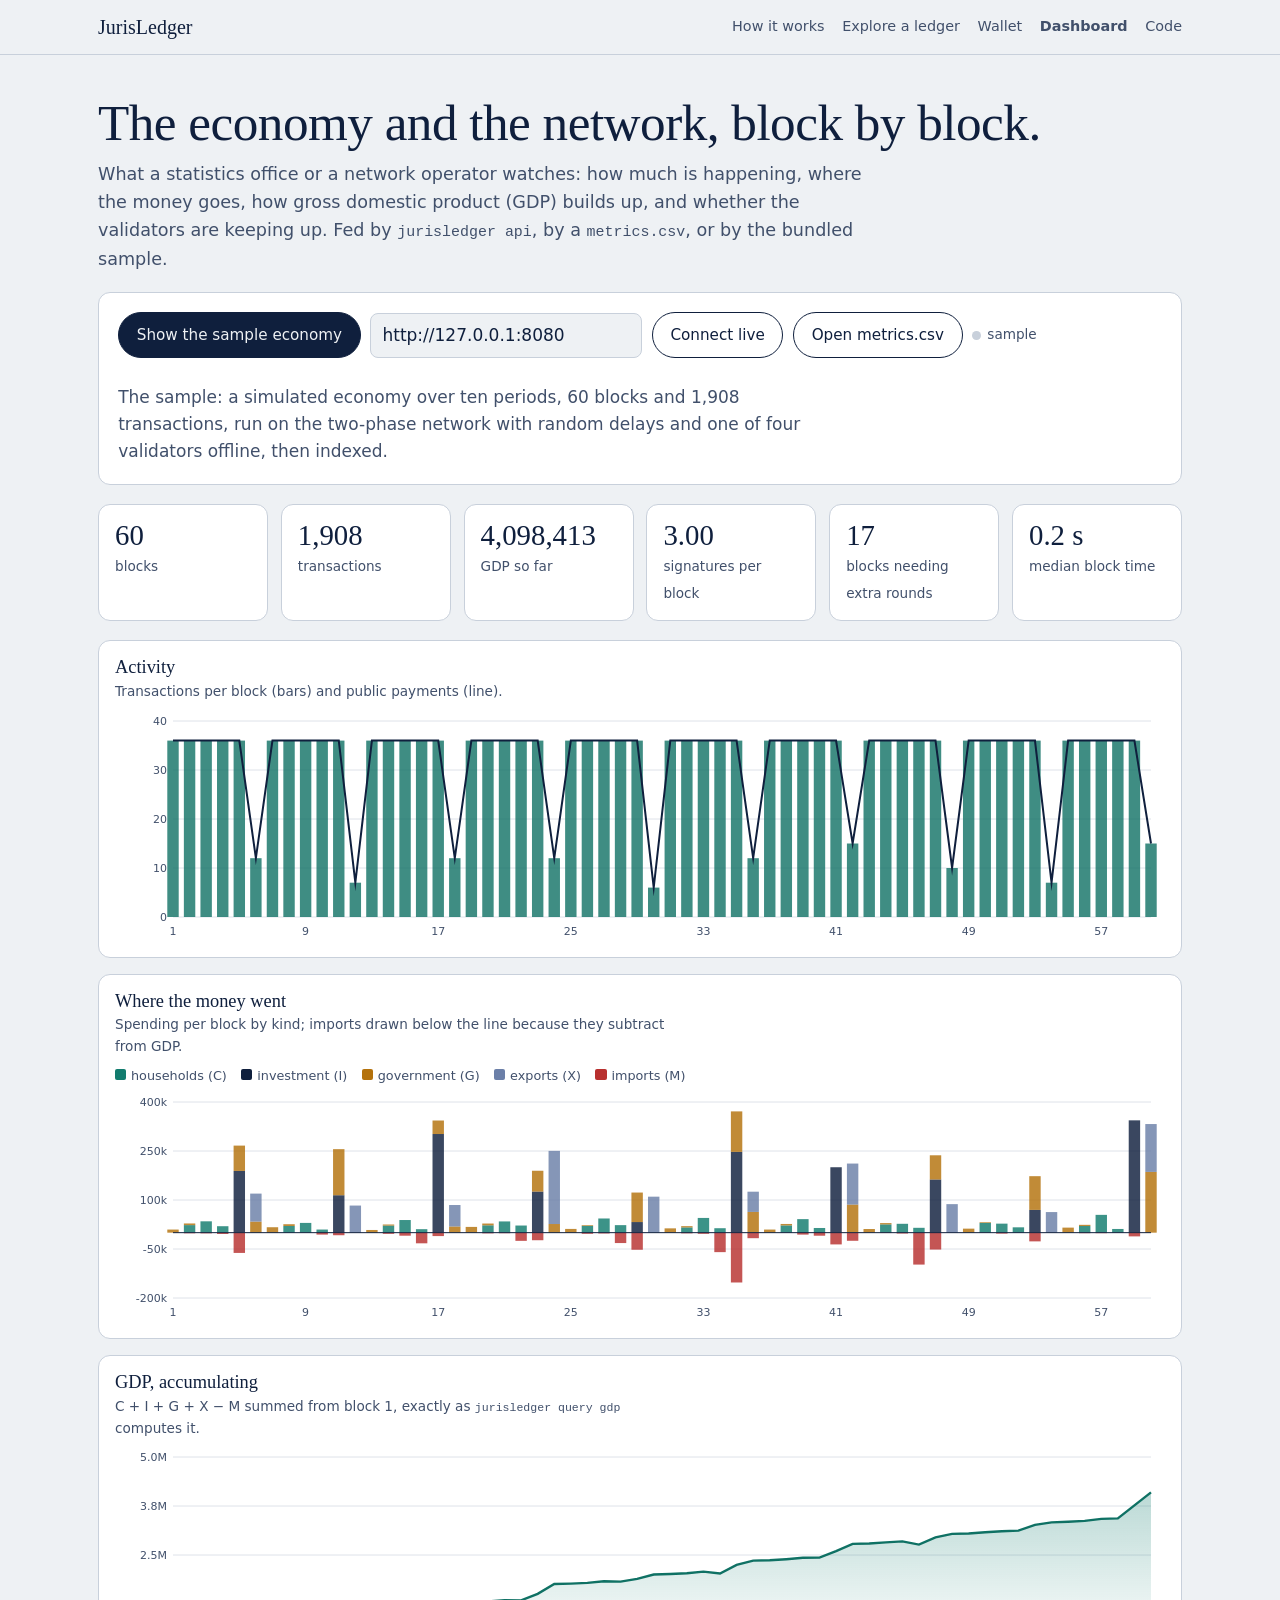
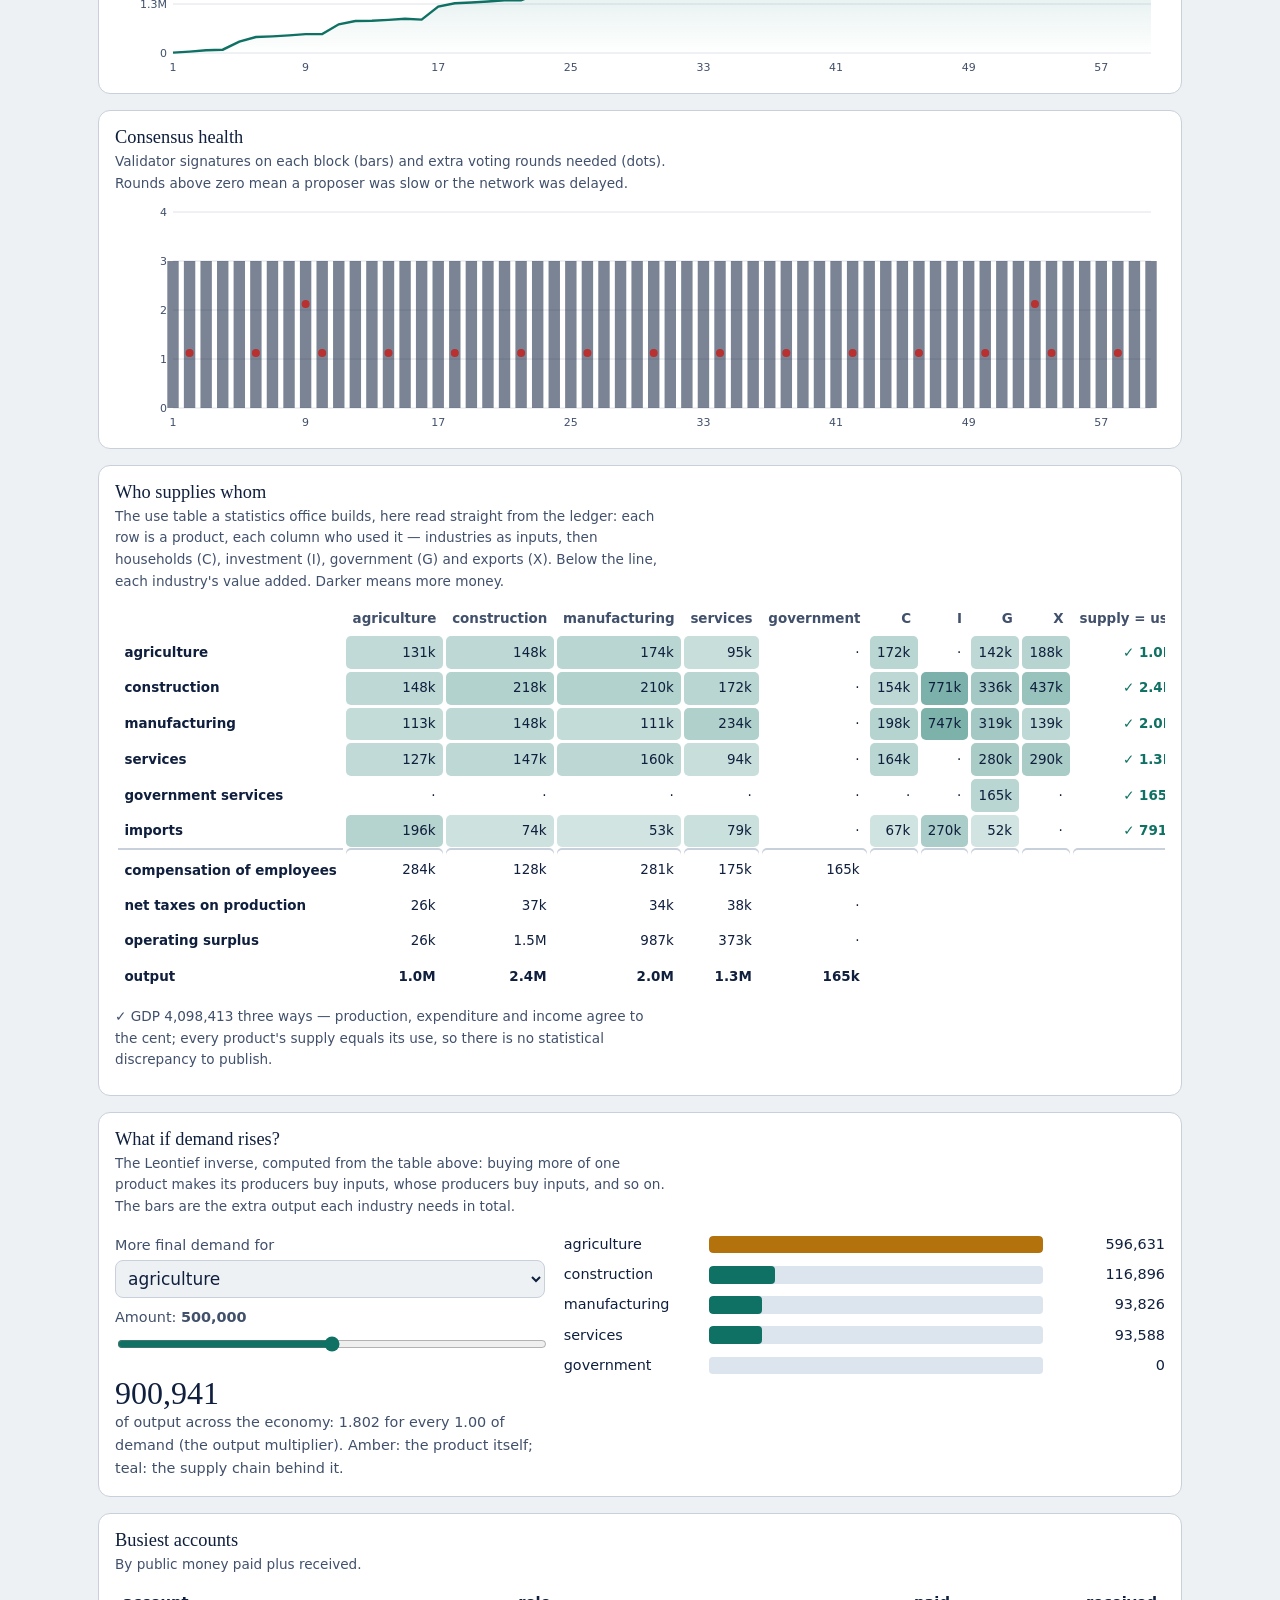
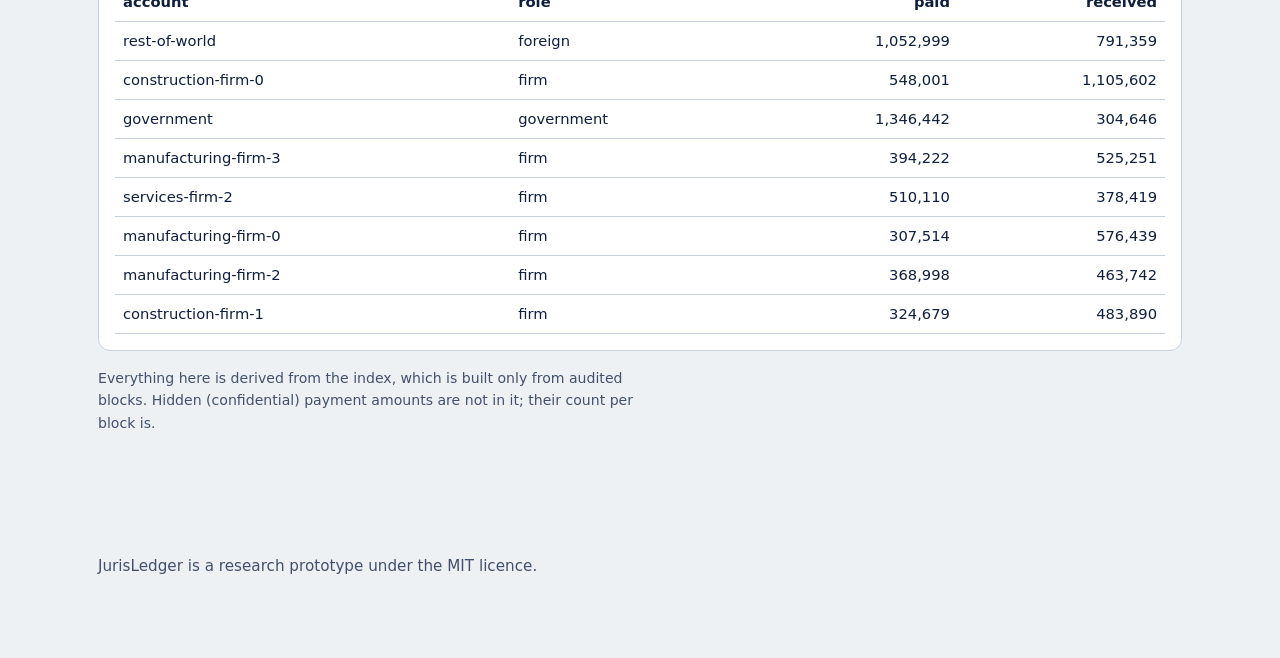
==== commit d9cf9fe8: "v0.24.0: supply and use tables, Leontief input-output analysis, accounts experiment, dashboard heatm" ====
--- a/site/dashboard.html
+++ b/site/dashboard.html
@@ -25,6 +25,24 @@
 .live i{width:.55rem;height:.55rem;border-radius:50%;background:var(--rule)}
 .live.on i{background:var(--verified);animation:pulse 1.4s infinite}
 @keyframes pulse{50%{opacity:.3}}
+.sut-wrap{overflow-x:auto}
+table.sut{border-collapse:separate;border-spacing:3px;font-size:.84rem;font-variant-numeric:tabular-nums;min-width:46rem;width:100%}
+table.sut th{font-weight:600;color:var(--ink-2);text-align:right;padding:.25rem .4rem;white-space:nowrap}
+table.sut th.row{text-align:left;color:var(--ink)}
+table.sut td{text-align:right;padding:.35rem .45rem;border-radius:5px;white-space:nowrap}
+table.sut tr.sep td,table.sut tr.sep th{box-shadow:0 -2px 0 var(--rule);padding-top:.55rem}
+table.sut .ok{color:var(--verified);font-weight:600}
+.whatif{display:grid;grid-template-columns:minmax(0,1fr) minmax(0,1.4fr);gap:1.2rem;align-items:start}
+@media (max-width:760px){.whatif{grid-template-columns:1fr}}
+.whatif label{display:block;font-size:.9rem;color:var(--ink-2);margin:.5rem 0 .2rem}
+.whatif select{width:100%;font:inherit;padding:.45rem .5rem;border:1px solid var(--rule);border-radius:8px;background:var(--paper);color:var(--ink)}
+.whatif input[type=range]{width:100%;accent-color:var(--verified)}
+.hbar{display:grid;grid-template-columns:8.5rem 1fr 7rem;gap:.6rem;align-items:center;margin:.45rem 0;font-size:.9rem}
+.hbar .track{height:1.1rem;background:var(--wash);border-radius:4px;overflow:hidden}
+.hbar .fill{height:100%;background:var(--verified);border-radius:4px;transition:width .5s cubic-bezier(.2,.8,.2,1)}
+.hbar .fill.direct{background:var(--amber)}
+.hbar .n{text-align:right;font-variant-numeric:tabular-nums}
+.bigfig{font-family:var(--serif);font-size:2rem;line-height:1.1}
 table.top{width:100%;border-collapse:collapse;font-size:.92rem;font-variant-numeric:tabular-nums}
 table.top td,table.top th{padding:.45rem .5rem;border-bottom:1px solid var(--rule);text-align:left}
 table.top td.n,table.top th.n{text-align:right}
@@ -61,6 +79,26 @@
     <section class="chart"><h2>GDP, accumulating</h2><p>C + I + G + X − M summed from block 1, exactly as <code>jurisledger query gdp</code> computes it.</p><canvas id="cGdp" role="img" aria-label="chart"></canvas></section>
     <section class="chart"><h2>Consensus health</h2><p>Validator signatures on each block (bars) and extra voting rounds needed (dots). Rounds above zero mean a proposer was slow or the network was delayed.</p><canvas id="cHealth" role="img" aria-label="chart"></canvas></section>
   </div>
+
+  <section class="chart" style="margin-top:1rem" id="sutPanel" hidden>
+    <h2>Who supplies whom</h2>
+    <p>The use table a statistics office builds, here read straight from the ledger: each row is a product, each column who used it — industries as inputs, then households (C), investment (I), government (G) and exports (X). Below the line, each industry's value added. Darker means more money.</p>
+    <div class="sut-wrap"><table class="sut" id="sut" aria-label="Use table"></table></div>
+    <p id="sutCheck" style="margin-top:.6rem"></p>
+  </section>
+
+  <section class="chart" style="margin-top:1rem" id="whatifPanel" hidden>
+    <h2>What if demand rises?</h2>
+    <p>The Leontief inverse, computed from the table above: buying more of one product makes its producers buy inputs, whose producers buy inputs, and so on. The bars are the extra output each industry needs in total.</p>
+    <div class="whatif">
+      <div>
+        <label for="wiProduct">More final demand for</label><select id="wiProduct"></select>
+        <label for="wiAmount">Amount: <strong id="wiAmountLabel"></strong></label><input type="range" id="wiAmount" min="0" max="1000000" step="10000" value="500000">
+        <div style="margin-top:1rem"><div class="bigfig" id="wiTotal">—</div><div style="color:var(--ink-2);font-size:.9rem" id="wiMult"></div></div>
+      </div>
+      <div id="wiBars" aria-live="polite"></div>
+    </div>
+  </section>
 
   <section class="chart" style="margin-top:1rem"><h2>Busiest accounts</h2><p>By public money paid plus received.</p><table class="top" id="top"></table></section>
   <p class="note" style="font-size:.88rem;color:var(--ink-2);margin-top:1rem">Everything here is derived from the index, which is built only from audited blocks. Hidden (confidential) payment amounts are not in it; their count per block is.</p>
@@ -170,8 +208,43 @@
   $("#cGdp").setAttribute("aria-label", `GDP accumulating from 0 to ${money(g)} over ${rows.length} blocks.`);
   $("#cHealth").setAttribute("aria-label", `Validator signatures per block; ${slow} of ${rows.length} blocks needed extra voting rounds.`);
 }
+
+// ---------- supply and use, and the Leontief what-if
+let sut = null;
+function renderSut(t) {
+  sut = t;
+  if (!t) { $("#sutPanel").hidden = $("#whatifPanel").hidden = true; return; }
+  $("#sutPanel").hidden = $("#whatifPanel").hidden = false;
+  const cols = [...t.industries, ...t.final_columns], cells = t.products.map((p, r) => [...t.use[r], ...t.final[r]]);
+  const max = Math.max(1, ...cells.flat()), money0 = c => c ? compact(c) : "·";
+  const shade = v => { const a = v ? 6 + 49 * Math.sqrt(v / max) : 0; return { bg: `color-mix(in srgb, var(--verified) ${a.toFixed(0)}%, var(--sheet))` }; };   // capped so text stays readable in both themes
+  const head = `<tr><th></th>${t.industries.map(i => `<th scope="col">${i}</th>`).join("")}${t.final_columns.map(f => `<th scope="col">${f}</th>`).join("")}<th scope="col">supply = use</th></tr>`;
+  const body = t.products.map((p, r) => `<tr><th scope="row" class="row">${p}</th>${cells[r].map((v, c) =>
+    { const s = shade(v); return `<td style="background:${s.bg}" title="${p} used by ${cols[c]}: ${money(v)}">${money0(v)}</td>`; }).join("")}
+    <td class="${t.imbalances[p] === 0 ? "ok" : "bad"}">${t.imbalances[p] === 0 ? "✓ " + compact(t.supply[p]) : "off by " + money(t.imbalances[p])}</td></tr>`).join("");
+  const va = Object.entries(t.value_added).map(([k, vals], n) => `<tr class="${n === 0 ? "sep" : ""}"><th scope="row" class="row">${k}</th>${vals.map(v => `<td>${money0(v)}</td>`).join("")}${"<td></td>".repeat(t.final_columns.length + 1)}</tr>`).join("");
+  const out = `<tr><th scope="row" class="row">output</th>${t.output.map(v => `<td><strong>${money0(v)}</strong></td>`).join("")}${"<td></td>".repeat(t.final_columns.length + 1)}</tr>`;
+  $("#sut").innerHTML = head + body + va + out;
+  const g = t.gdp, same = g.production === g.expenditure && g.expenditure === g.income;
+  $("#sutCheck").innerHTML = `<span class="${same ? "ok" : "bad"}">${same ? "✓" : "✗"}</span> GDP ${money(g.expenditure)} three ways — production, expenditure and income agree to the cent; every product's supply equals its use, so there is no statistical discrepancy to publish.`;
+  const sel = $("#wiProduct"), keep = sel.value;
+  sel.innerHTML = t.leontief.industries.filter(i => i !== "government").map(i => `<option value="${i}">${i}</option>`).join("");
+  if ([...sel.options].some(o => o.value === keep)) sel.value = keep;
+  whatIf();
+}
+function whatIf() {
+  if (!sut) return;
+  const L = sut.leontief, inds = L.industries, c = inds.indexOf($("#wiProduct").value), amt = +$("#wiAmount").value * 100;
+  $("#wiAmountLabel").textContent = money(amt);
+  const extra = inds.map((_, r) => L.matrix[r][c] * amt), max = Math.max(1, ...extra), total = extra.reduce((a, b) => a + b, 0);
+  $("#wiBars").innerHTML = inds.map((ind, r) => `<div class="hbar"><span>${ind}</span><div class="track"><div class="fill ${r === c ? "direct" : ""}" style="width:${(extra[r] / max * 100).toFixed(1)}%"></div></div><span class="n">${money(extra[r])}</span></div>`).join("");
+  $("#wiTotal").textContent = money(total);
+  $("#wiMult").textContent = `of output across the economy: ${(total / Math.max(amt, 1)).toFixed(3)} for every 1.00 of demand (the output multiplier). Amber: the product itself; teal: the supply chain behind it.`;
+  $("#wiBars").setAttribute("aria-label", `Extra output: ${inds.map((ind, r) => `${ind} ${money(extra[r])}`).join(", ")}`);
+}
+$("#wiProduct").onchange = whatIf; $("#wiAmount").oninput = whatIf;
 function show(data, label) {
-  rows = data.rows || []; kpis(data.status || {}, rows); build(); describe();
+  rows = data.rows || []; kpis(data.status || {}, rows); build(); describe(); renderSut(data.sut || null);
   $("#top").innerHTML = "<tr><th>account</th><th>role</th><th class='n'>paid</th><th class='n'>received</th></tr>" +
     (data.top || []).map(a => `<tr><td>${String(a.name).replace(/</g, "&lt;")}</td><td>${a.role}</td><td class="n">${money(a.paid)}</td><td class="n">${money(a.received)}</td></tr>`).join("");
   $("#cap").textContent = label;
@@ -182,10 +255,11 @@
 }
 async function poll(base) {
   try {
-    const [st, m, top] = await Promise.all([fetch(base + "/api/status").then(r => r.json()),
-      fetch(base + "/api/metrics?from=1&to=100000000").then(r => r.json()), fetch(base + "/api/accounts/top?n=8").then(r => r.json())]);
+    const [st, m, top, sutLive] = await Promise.all([fetch(base + "/api/status").then(r => r.json()),
+      fetch(base + "/api/metrics?from=1&to=100000000").then(r => r.json()), fetch(base + "/api/accounts/top?n=8").then(r => r.json()),
+      fetch(base + "/api/sut").then(r => r.ok ? r.json() : null).catch(() => null)]);
     const grew = m.rows.length !== rows.length;
-    if (grew) show({ status: st, rows: m.rows, top: top.accounts }, `Live from ${base}: ${st.chain_id}, block ${st.height}. Refreshing every five seconds.`);
+    if (grew) show({ status: st, rows: m.rows, top: top.accounts, sut: sutLive }, `Live from ${base}: ${st.chain_id}, block ${st.height}. Refreshing every five seconds.`);
     $("#live").classList.add("on"); $("#liveText").textContent = `live · block ${st.height}`;
   } catch (e) {
     $("#live").classList.remove("on"); $("#liveText").textContent = "cannot reach the API";
--- a/site/style.css
+++ b/site/style.css
@@ -6,7 +6,7 @@
   --sans:system-ui,-apple-system,"Segoe UI",Roboto,Helvetica,Arial,sans-serif;
   --mono:ui-monospace,SFMono-Regular,Menlo,Consolas,monospace;
 }
-@media (prefers-color-scheme:dark){:root{--paper:#0E1420;--sheet:#151D2B;--ink:#E8EDF4;--ink-2:#A6B3C6;--rule:#2A3648;--wash:#1C2637;--seal:#EC6461;--verified:#3FBDAA;--amber:#E0A045;--amber-ink:#E0A045}}
+@media (prefers-color-scheme:dark){:root{--paper:#0E1420;--sheet:#151D2B;--ink:#E8EDF4;--ink-2:#A6B3C6;--rule:#2A3648;--wash:#1C2637;--seal:#EC6461;--verified:#3FBDAA;--amber:#E0A045;--amber-ink:#E0A045;--num:#63748C}}
 *{box-sizing:border-box}
 html{scroll-behavior:smooth;scroll-padding-top:4rem}
 @media (prefers-reduced-motion:reduce){html{scroll-behavior:auto}*,*::before,*::after{animation-duration:.001s!important;transition-duration:.001s!important}}
@@ -35,7 +35,7 @@
 #heroCanvas{width:100%;height:auto;aspect-ratio:1/1;max-height:520px;display:block}
 .folio{padding:4rem 0;border-top:1px solid var(--rule)}
 .folio .head{display:grid;grid-template-columns:5rem 1fr;gap:1rem;align-items:baseline;margin-bottom:1.5rem}
-.folio .num{font-family:var(--serif);font-size:3rem;color:var(--rule);line-height:1}
+.folio .num{font-family:var(--serif);font-size:3rem;color:var(--num,#75829A);line-height:1}
 .stage{background:var(--sheet);border:1px solid var(--rule);border-radius:12px;padding:1.2rem;display:grid;grid-template-columns:minmax(0,1.3fr) minmax(0,1fr);gap:1.2rem}
 @media (max-width:860px){.hero,.stage{grid-template-columns:1fr}.folio .head{grid-template-columns:1fr}}
 .stage svg{width:100%;height:auto;display:block}
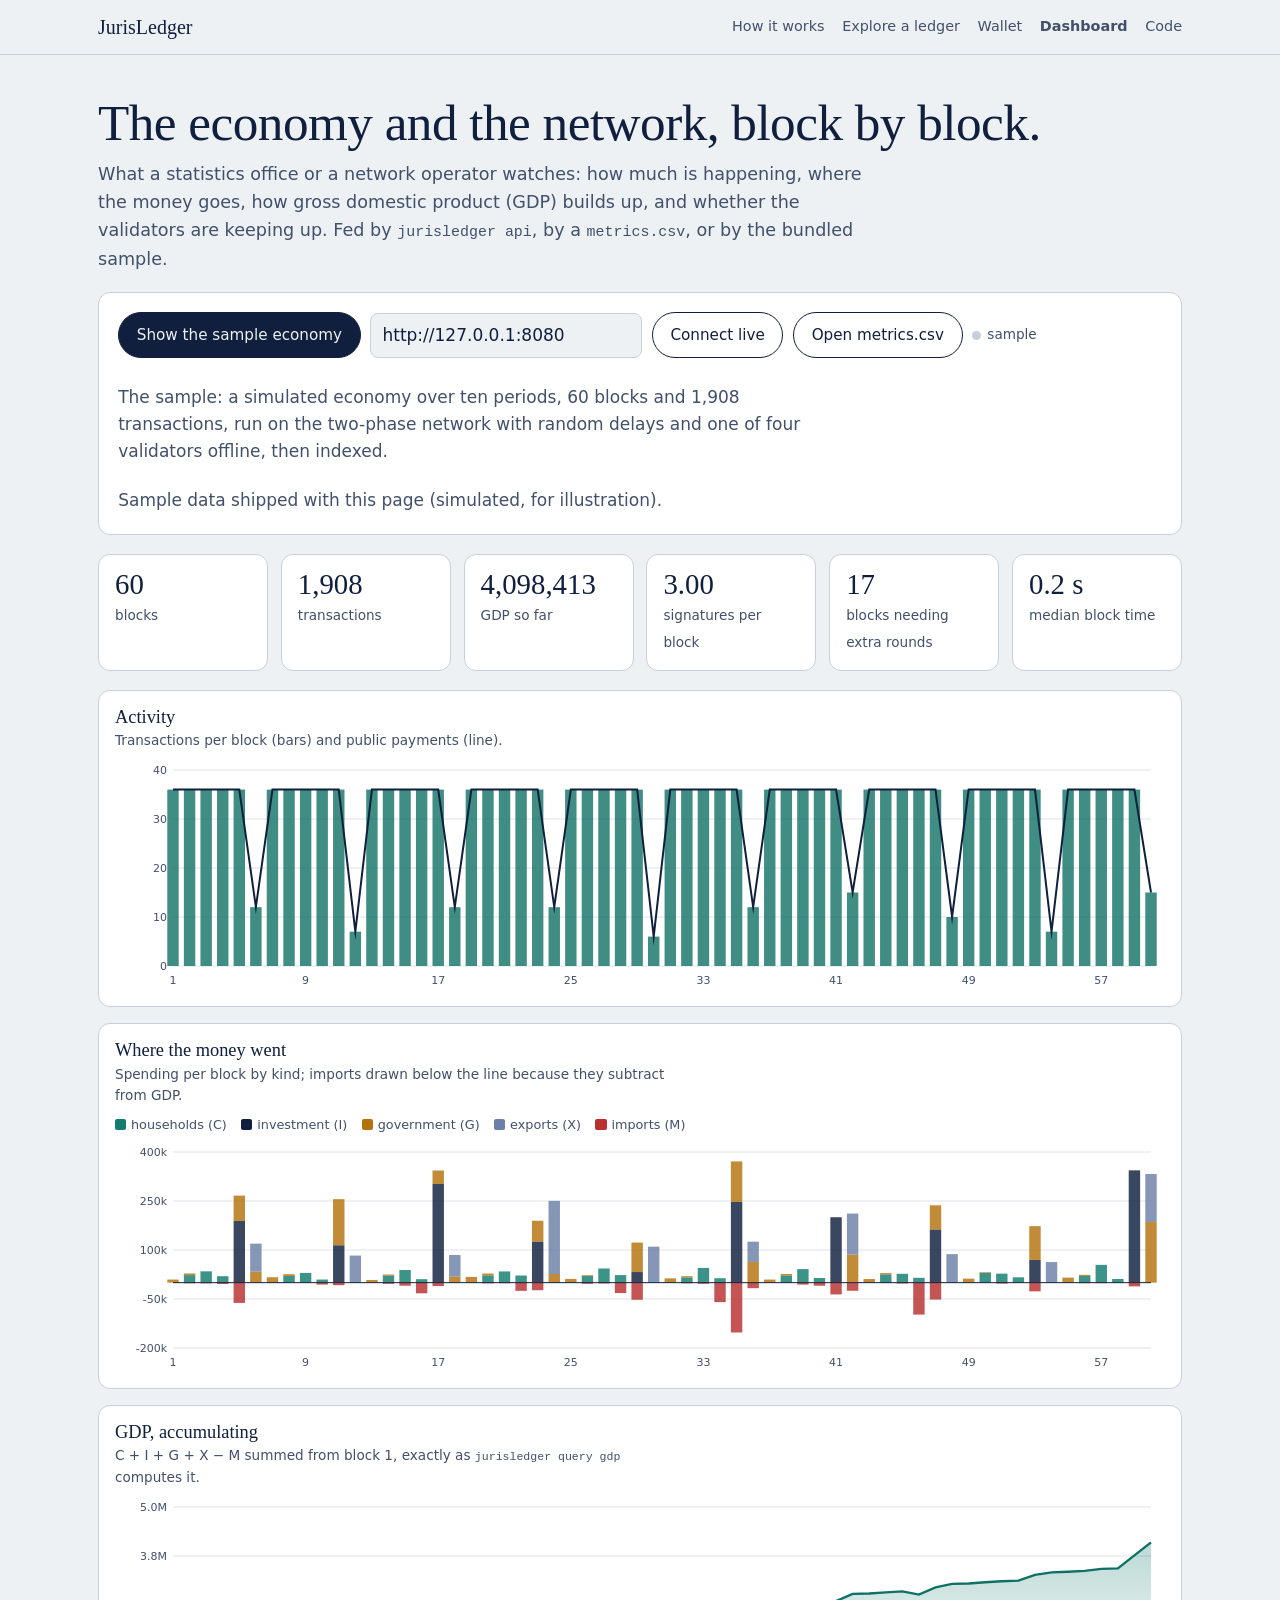
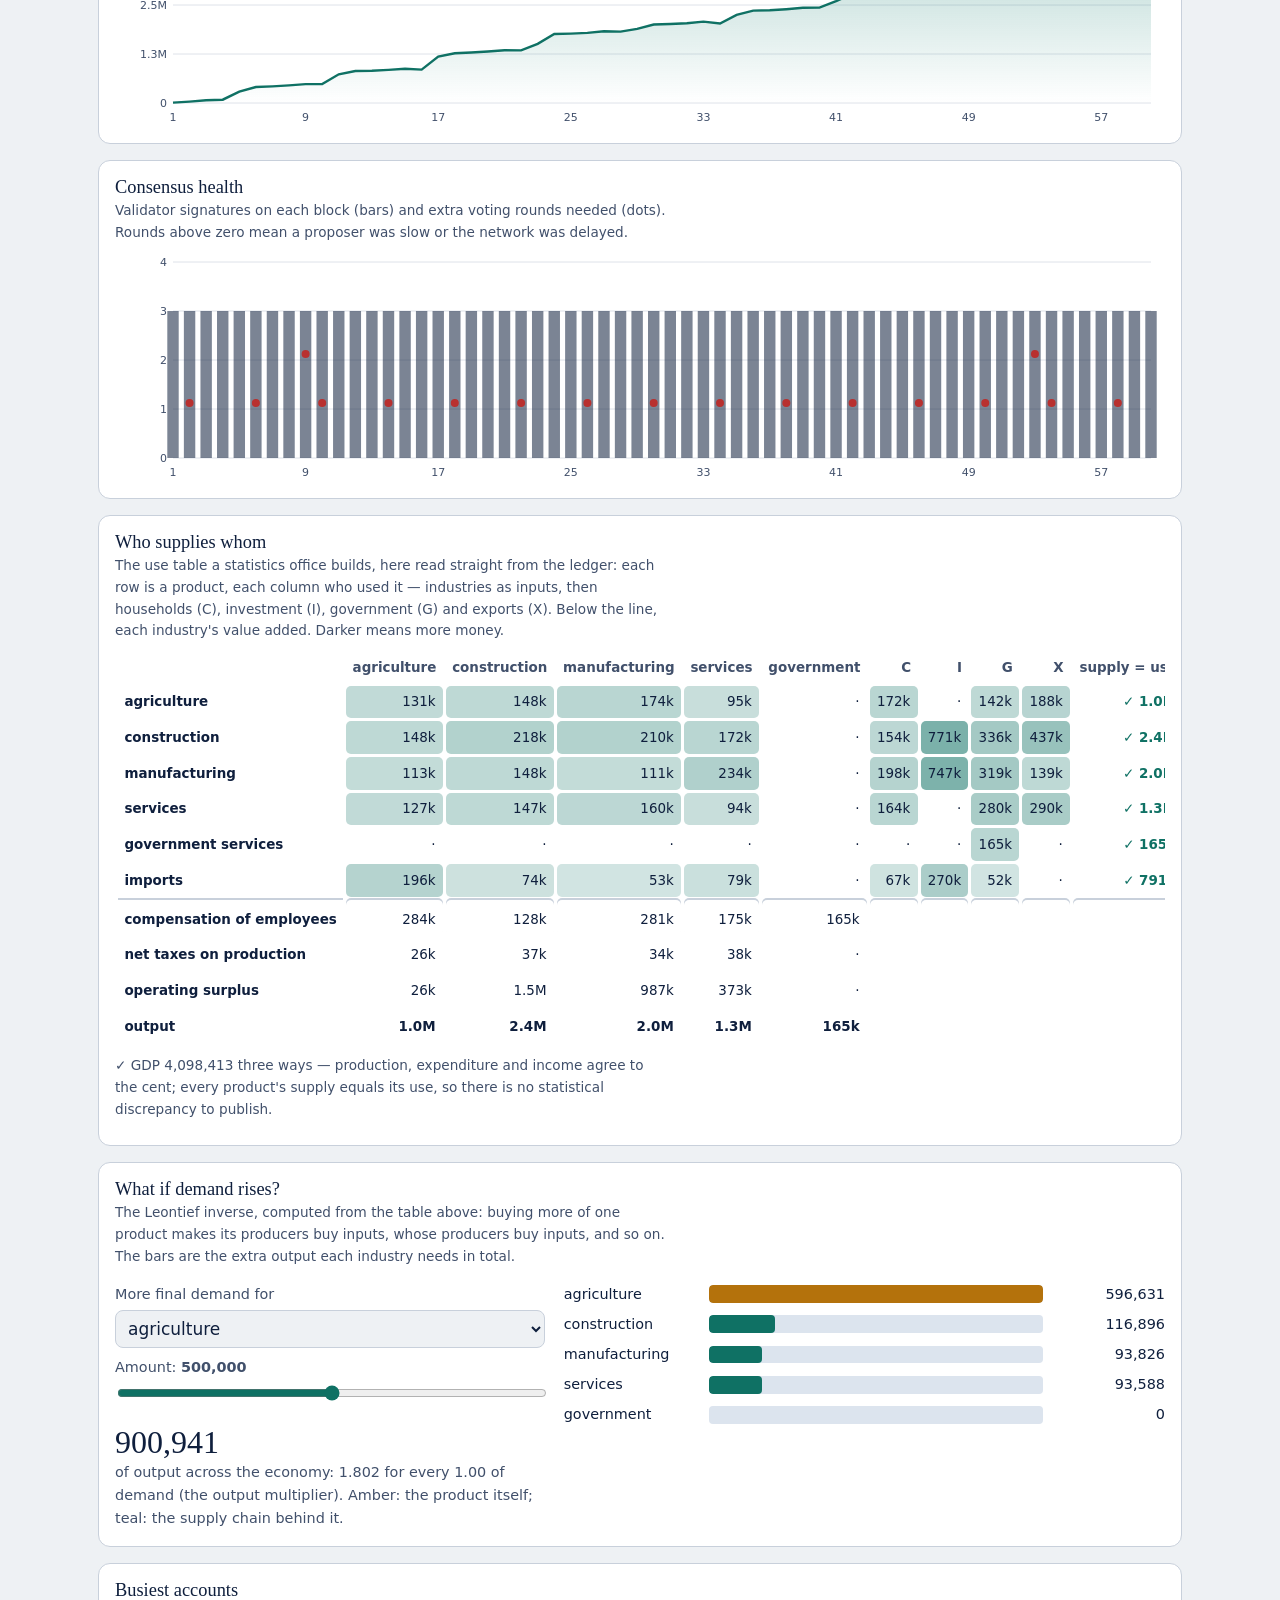
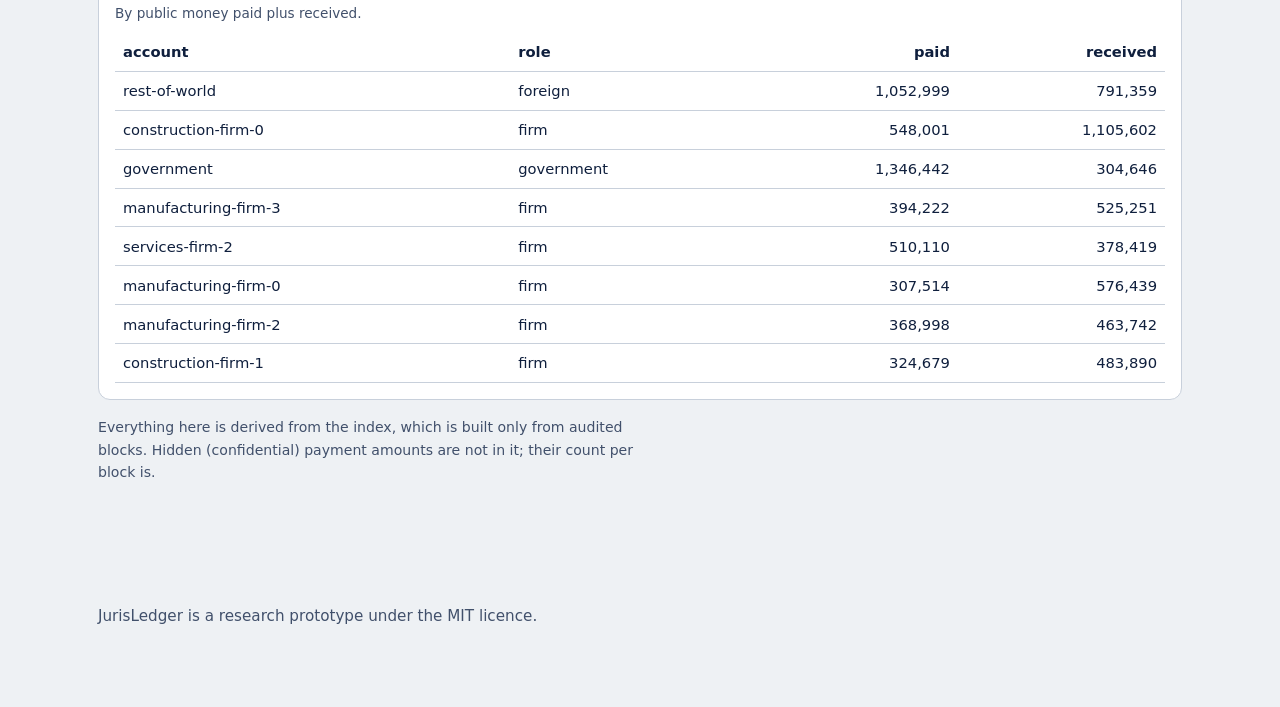
==== commit 2ea29d6c: "v0.26.0: remediate the v0.25.0 security audit (F01-F04, H1-H13, review R1-R7) Co-Authored-By: Claude" ====
--- a/site/dashboard.html
+++ b/site/dashboard.html
@@ -1,6 +1,7 @@
 <!doctype html>
 <html lang="en">
 <head>
+<meta http-equiv="Content-Security-Policy" content="default-src 'self'; script-src 'self' 'sha256-oHSvNVTz26eur/UlXLwAP8j9MO0dqT0upqipK39mG/o='; style-src 'self' 'unsafe-inline'; img-src 'self' data: blob:; connect-src 'self' http: https:; object-src 'none'; base-uri 'none'; form-action 'none'">
 <meta charset="utf-8">
 <meta name="viewport" content="width=device-width,initial-scale=1,viewport-fit=cover">
 <title>JurisLedger dashboard — the economy and the network, block by block</title>
@@ -67,6 +68,7 @@
       <span class="live" id="live"><i></i><span id="liveText">not connected</span></span>
     </div>
     <p class="caption" id="cap" style="min-height:0;margin:.4rem 0 0">To watch a real network: <code>jurisledger index 127.0.0.1:7701 -o ledger.db</code>, then <code>jurisledger api ledger.db --follow 127.0.0.1:7701</code>, then press <strong>Connect live</strong>. The page refreshes every five seconds.</p>
+    <p class="caption trust" id="trust" role="note" style="min-height:0;margin:.2rem 0 0"></p>
   </div>
 
   <div class="kpis" id="kpis"></div>
@@ -104,13 +106,15 @@
   <p class="note" style="font-size:.88rem;color:var(--ink-2);margin-top:1rem">Everything here is derived from the index, which is built only from audited blocks. Hidden (confidential) payment amounts are not in it; their count per block is.</p>
 </main>
 <footer><div class="wrap">JurisLedger is a research prototype under the MIT licence.</div></footer>
+<script src="safe.js"></script>
 <script src="sample-metrics.js"></script>
 <script>
 (() => {
+const { html, num } = window.JurisSafe;
 const $ = s => document.querySelector(s);
 const reduced = matchMedia("(prefers-reduced-motion: reduce)").matches;
 const cssv = v => getComputedStyle(document.documentElement).getPropertyValue(v).trim();
-const money = c => (c / 100).toLocaleString(undefined, { maximumFractionDigits: 0 });
+const money = c => Number.isFinite(c) ? (c / 100).toLocaleString(undefined, { maximumFractionDigits: 0 }) : "—";
 const compact = c => { const v = c / 100, a = Math.abs(v); return a >= 1e6 ? (v / 1e6).toFixed(a >= 1e7 ? 0 : 1) + "M" : a >= 1e3 ? (v / 1e3).toFixed(0) + "k" : v.toFixed(0); };
 const MIX = [["c", "#127C6E", "households"], ["i", "#0F1F3D", "investment"], ["g", "#B4720C", "government"], ["x", "#6B7FA8", "exports"]];
 let rows = [], timer = null, charts = [];
@@ -123,7 +127,7 @@
   const items = [[status.height ?? rows.length, "blocks"], [(status.transactions ?? rows.reduce((s, r) => s + r.n_tx, 0)).toLocaleString(), "transactions"],
     [money(g), "GDP so far"], [sig.toFixed(2), "signatures per block"], [slow, "blocks needing extra rounds"],
     [gaps.length ? (gaps[gaps.length >> 1] / 1000).toFixed(1) + " s" : "—", "median block time"]];
-  $("#kpis").innerHTML = items.map(([v, l]) => `<div class="kpi"><b>${v}</b><span>${l}</span></div>`).join("");
+  $("#kpis").innerHTML = html`${items.map(([v, l]) => html`<div class="kpi"><b>${v}</b><span>${l}</span></div>`)}`;
 }
 
 // ---------- one small chart engine: axes, bars, lines, stacked areas, tooltip, sweep-in animation
@@ -144,7 +148,7 @@
     if (!rows.length) return;
     const r = canvas.getBoundingClientRect(), fx = (e.clientX - r.left - pad.l) / (W - pad.l - pad.r);
     hover = Math.max(0, Math.min(rows.length - 1, Math.round(fx * (rows.length - 1)))); render();
-    tip.style.display = "block"; tip.innerHTML = tipText(rows[hover]);
+    tip.style.display = "block"; tip.textContent = tipText(rows[hover]);
     tip.style.left = Math.min(W - 180, e.clientX - r.left + 12) + "px"; tip.style.top = (e.clientY - r.top + canvas.offsetTop - 34) + "px";
   });
   canvas.addEventListener("mouseleave", () => { hover = -1; tip.style.display = "none"; render(); });
@@ -218,17 +222,18 @@
   const cols = [...t.industries, ...t.final_columns], cells = t.products.map((p, r) => [...t.use[r], ...t.final[r]]);
   const max = Math.max(1, ...cells.flat()), money0 = c => c ? compact(c) : "·";
   const shade = v => { const a = v ? 6 + 49 * Math.sqrt(v / max) : 0; return { bg: `color-mix(in srgb, var(--verified) ${a.toFixed(0)}%, var(--sheet))` }; };   // capped so text stays readable in both themes
-  const head = `<tr><th></th>${t.industries.map(i => `<th scope="col">${i}</th>`).join("")}${t.final_columns.map(f => `<th scope="col">${f}</th>`).join("")}<th scope="col">supply = use</th></tr>`;
-  const body = t.products.map((p, r) => `<tr><th scope="row" class="row">${p}</th>${cells[r].map((v, c) =>
-    { const s = shade(v); return `<td style="background:${s.bg}" title="${p} used by ${cols[c]}: ${money(v)}">${money0(v)}</td>`; }).join("")}
-    <td class="${t.imbalances[p] === 0 ? "ok" : "bad"}">${t.imbalances[p] === 0 ? "✓ " + compact(t.supply[p]) : "off by " + money(t.imbalances[p])}</td></tr>`).join("");
-  const va = Object.entries(t.value_added).map(([k, vals], n) => `<tr class="${n === 0 ? "sep" : ""}"><th scope="row" class="row">${k}</th>${vals.map(v => `<td>${money0(v)}</td>`).join("")}${"<td></td>".repeat(t.final_columns.length + 1)}</tr>`).join("");
-  const out = `<tr><th scope="row" class="row">output</th>${t.output.map(v => `<td><strong>${money0(v)}</strong></td>`).join("")}${"<td></td>".repeat(t.final_columns.length + 1)}</tr>`;
-  $("#sut").innerHTML = head + body + va + out;
+  const blanks = Array.from({ length: t.final_columns.length + 1 }, () => html`<td></td>`);
+  const head = html`<tr><th></th>${t.industries.map(i => html`<th scope="col">${i}</th>`)}${t.final_columns.map(f => html`<th scope="col">${f}</th>`)}<th scope="col">supply = use</th></tr>`;
+  const body = t.products.map((p, r) => html`<tr><th scope="row" class="row">${p}</th>${cells[r].map((v, c) =>
+    html`<td style="background:${shade(v).bg}" title="${p} used by ${cols[c]}: ${money(v)}">${money0(v)}</td>`)}
+    <td class="${t.imbalances[p] === 0 ? "ok" : "bad"}">${t.imbalances[p] === 0 ? "✓ " + compact(t.supply[p]) : "off by " + money(t.imbalances[p])}</td></tr>`);
+  const va = Object.entries(t.value_added).map(([k, vals], n) => html`<tr class="${n === 0 ? "sep" : ""}"><th scope="row" class="row">${k}</th>${vals.map(v => html`<td>${money0(v)}</td>`)}${blanks}</tr>`);
+  const out = html`<tr><th scope="row" class="row">output</th>${t.output.map(v => html`<td><strong>${money0(v)}</strong></td>`)}${blanks}</tr>`;
+  $("#sut").innerHTML = html`${head}${body}${va}${out}`;
   const g = t.gdp, same = g.production === g.expenditure && g.expenditure === g.income;
-  $("#sutCheck").innerHTML = `<span class="${same ? "ok" : "bad"}">${same ? "✓" : "✗"}</span> GDP ${money(g.expenditure)} three ways — production, expenditure and income agree to the cent; every product's supply equals its use, so there is no statistical discrepancy to publish.`;
+  $("#sutCheck").innerHTML = html`<span class="${same ? "ok" : "bad"}">${same ? "✓" : "✗"}</span> GDP ${money(g.expenditure)} three ways — production, expenditure and income agree to the cent; every product's supply equals its use, so there is no statistical discrepancy to publish.`;
   const sel = $("#wiProduct"), keep = sel.value;
-  sel.innerHTML = t.leontief.industries.filter(i => i !== "government").map(i => `<option value="${i}">${i}</option>`).join("");
+  sel.innerHTML = html`${t.leontief.industries.filter(i => i !== "government").map(i => html`<option value="${i}">${i}</option>`)}`;
   if ([...sel.options].some(o => o.value === keep)) sel.value = keep;
   whatIf();
 }
@@ -237,38 +242,81 @@
   const L = sut.leontief, inds = L.industries, c = inds.indexOf($("#wiProduct").value), amt = +$("#wiAmount").value * 100;
   $("#wiAmountLabel").textContent = money(amt);
   const extra = inds.map((_, r) => L.matrix[r][c] * amt), max = Math.max(1, ...extra), total = extra.reduce((a, b) => a + b, 0);
-  $("#wiBars").innerHTML = inds.map((ind, r) => `<div class="hbar"><span>${ind}</span><div class="track"><div class="fill ${r === c ? "direct" : ""}" style="width:${(extra[r] / max * 100).toFixed(1)}%"></div></div><span class="n">${money(extra[r])}</span></div>`).join("");
+  $("#wiBars").innerHTML = html`${inds.map((ind, r) => html`<div class="hbar"><span>${ind}</span><div class="track"><div class="fill ${r === c ? "direct" : ""}" style="width:${(extra[r] / max * 100).toFixed(1)}%"></div></div><span class="n">${money(extra[r])}</span></div>`)}`;
   $("#wiTotal").textContent = money(total);
   $("#wiMult").textContent = `of output across the economy: ${(total / Math.max(amt, 1)).toFixed(3)} for every 1.00 of demand (the output multiplier). Amber: the product itself; teal: the supply chain behind it.`;
   $("#wiBars").setAttribute("aria-label", `Extra output: ${inds.map((ind, r) => `${ind} ${money(extra[r])}`).join(", ")}`);
 }
 $("#wiProduct").onchange = whatIf; $("#wiAmount").oninput = whatIf;
 function show(data, label) {
-  rows = data.rows || []; kpis(data.status || {}, rows); build(); describe(); renderSut(data.sut || null);
-  $("#top").innerHTML = "<tr><th>account</th><th>role</th><th class='n'>paid</th><th class='n'>received</th></tr>" +
-    (data.top || []).map(a => `<tr><td>${String(a.name).replace(/</g, "&lt;")}</td><td>${a.role}</td><td class="n">${money(a.paid)}</td><td class="n">${money(a.received)}</td></tr>`).join("");
+  rows = cleanRows(data.rows); kpis(data.status || {}, rows); build(); describe(); renderSut(cleanSut(data.sut));
+  $("#top").innerHTML = html`<tr><th>account</th><th>role</th><th class="n">paid</th><th class="n">received</th></tr>${
+    (Array.isArray(data.top) ? data.top : []).map(a => html`<tr><td>${a.name}</td><td>${a.role}</td><td class="n">${money(num(a.paid))}</td><td class="n">${money(num(a.received))}</td></tr>`)}`;
   $("#cap").textContent = label;
-}
+  $("#trust").textContent = trust;
+}
+// ---------- typed input: everything from an API or a file is checked before it is drawn (audit H12)
+const ROW_FIELDS = ["height", "n_tx", "n_payments", "volume", "c", "i", "g", "x", "m", "confidential", "timestamp", "n_votes", "commit_round"];
+function cleanRows(input) {
+  if (!Array.isArray(input)) return [];
+  return input.filter(r => r && typeof r === "object" && Number.isSafeInteger(r.height))
+    .map(r => Object.fromEntries(ROW_FIELDS.map(k => [k, Number.isFinite(r[k]) ? r[k] : 0])));
+}
+function cleanSut(t) {
+  const strs = a => Array.isArray(a) && a.every(x => typeof x === "string");
+  const nums = a => Array.isArray(a) && a.every(x => Number.isFinite(x));
+  const grid = (g, n) => Array.isArray(g) && g.length === n && g.every(nums);
+  if (!t || !strs(t.industries) || !strs(t.products) || !strs(t.final_columns) || !nums(t.output)) return null;
+  if (!grid(t.use, t.products.length) || !grid(t.final, t.products.length) || !t.leontief || !strs(t.leontief.industries)
+      || !grid(t.leontief.matrix, t.leontief.industries.length) || !t.gdp || typeof t.value_added !== "object") return null;
+  return t;
+}
+let trust = "";
 function parseCsv(text) {
   const [head, ...lines] = text.trim().split(/\r?\n/), cols = head.split(",");
   return lines.map(l => Object.fromEntries(l.split(",").map((v, i) => [cols[i], Number(v)])));
 }
+// ---------- live: page through /api/metrics (5,000 rows per call) and refresh on every new block (audit H13)
+const PAGE = 5000;
+let live = { base: "", height: -1, rows: [], busy: false };
+const getJSON = async url => { const r = await fetch(url); if (!r.ok) throw new Error(r.status); return r.json(); };
 async function poll(base) {
+  if (live.busy) return;
+  live.busy = true;
   try {
-    const [st, m, top, sutLive] = await Promise.all([fetch(base + "/api/status").then(r => r.json()),
-      fetch(base + "/api/metrics?from=1&to=100000000").then(r => r.json()), fetch(base + "/api/accounts/top?n=8").then(r => r.json()),
-      fetch(base + "/api/sut").then(r => r.ok ? r.json() : null).catch(() => null)]);
-    const grew = m.rows.length !== rows.length;
-    if (grew) show({ status: st, rows: m.rows, top: top.accounts, sut: sutLive }, `Live from ${base}: ${st.chain_id}, block ${st.height}. Refreshing every five seconds.`);
-    $("#live").classList.add("on"); $("#liveText").textContent = `live · block ${st.height}`;
+    const st = await getJSON(base + "/api/status");
+    const height = num(st.height);
+    if (!Number.isSafeInteger(height)) throw new Error("bad status");
+    if (base !== live.base || height < live.height) live = { base, height: -1, rows: [], busy: true };   // new API, or a reset ledger
+    if (height !== live.height) {
+      let from = live.rows.length ? live.rows[live.rows.length - 1].height + 1 : 1;
+      while (from <= height) {                                       // every page until the status height
+        const m = await getJSON(`${base}/api/metrics?from=${from}&to=${Math.min(height, from + PAGE - 1)}`);
+        const page = cleanRows(m.rows).filter(r => r.height >= from && r.height <= height);
+        live.rows.push(...page);
+        if (!Number.isSafeInteger(m.to) || m.to < from) break;
+        from = m.to + 1;
+      }
+      const [top, sutLive] = await Promise.all([getJSON(base + "/api/accounts/top?n=8"), getJSON(base + "/api/sut").catch(() => null)]);
+      live.height = height;
+      const complete = live.rows.length && live.rows[live.rows.length - 1].height === height;
+      trust = `Display data from ${base}: an API you chose, NOT verified in this browser. ` +
+              (complete ? "" : "Some blocks were missing from the API's answer, so the charts may be incomplete. ") +
+              "To verify, export the ledger and audit it (jurisledger audit, or the explorer page).";
+      show({ status: st, rows: live.rows, top: top.accounts, sut: sutLive },
+           `Live: ${String(st.chain_id).slice(0, 60)}, block ${height}${complete ? "" : " (incomplete)"}. Refreshing every five seconds.`);
+    }
+    $("#live").classList.add("on"); $("#liveText").textContent = `live · block ${height}`;
   } catch (e) {
     $("#live").classList.remove("on"); $("#liveText").textContent = "cannot reach the API";
-    $("#cap").innerHTML = `Could not reach <code>${base.replace(/</g, "&lt;")}</code>. Start it with <code>jurisledger api ledger.db</code>; if this page is on GitHub Pages, your browser may ask to allow access to a local address.`;
+    $("#cap").innerHTML = html`Could not reach <code>${base}</code>. Start it with <code>jurisledger api ledger.db</code>; if this page is on GitHub Pages, your browser may ask to allow access to a local address.`;
+  } finally {
+    live.busy = false;
   }
 }
-$("#connect").onclick = () => { clearInterval(timer); rows = []; const base = $("#apiUrl").value.replace(/\/$/, ""); poll(base); timer = setInterval(() => poll(base), 5000); };
-$("#sample").onclick = () => { clearInterval(timer); $("#live").classList.remove("on"); $("#liveText").textContent = "sample"; show(window.JURIS_METRICS, "The sample: a simulated economy over ten periods, 60 blocks and 1,908 transactions, run on the two-phase network with random delays and one of four validators offline, then indexed."); };
-$("#csv").onchange = async e => { const f = e.target.files[0]; if (!f) return; clearInterval(timer); show({ rows: parseCsv(await f.text()) }, `From ${f.name}.`); };
+$("#connect").onclick = () => { clearInterval(timer); rows = []; live = { base: "", height: -1, rows: [], busy: false }; const base = $("#apiUrl").value.replace(/\/$/, ""); poll(base); timer = setInterval(() => poll(base), 5000); };
+$("#sample").onclick = () => { clearInterval(timer); $("#live").classList.remove("on"); $("#liveText").textContent = "sample"; trust = "Sample data shipped with this page (simulated, for illustration)."; show(window.JURIS_METRICS, "The sample: a simulated economy over ten periods, 60 blocks and 1,908 transactions, run on the two-phase network with random delays and one of four validators offline, then indexed."); };
+$("#csv").onchange = async e => { const f = e.target.files[0]; if (!f) return; clearInterval(timer); trust = "From a file you chose: not verified."; show({ rows: parseCsv(await f.text()) }, `From ${f.name}.`); };
 if (window.JURIS_METRICS) $("#sample").click();
 })();
 </script>
--- a/site/style.css
+++ b/site/style.css
@@ -97,3 +97,11 @@
 
 .warn,.status.warn{color:var(--amber-ink)}
 .inactive{background:var(--wash);border-radius:10px;padding:.8rem}
+/* Phone widths (audit: mobile layout).  Grid children may shrink below their content, form controls and
+   long hashes never push the page sideways, and wide tables scroll inside themselves. */
+.stage>*,.hero>*,.folio .head>*{min-width:0}
+input,select,textarea,button{max-width:100%;box-sizing:border-box}
+code,pre,.caption{overflow-wrap:anywhere}
+@media (max-width:560px){.wrap{padding-left:16px;padding-right:16px}table{display:block;overflow-x:auto;max-width:100%}}
+@media (max-width:560px){.figs{grid-template-columns:1fr}.figs div{display:flex;justify-content:space-between;align-items:baseline;gap:.6rem}.figs b{font-size:1.25rem}
+  .bits{grid-template-columns:repeat(8,minmax(0,1fr))}.bits b{min-width:0}}
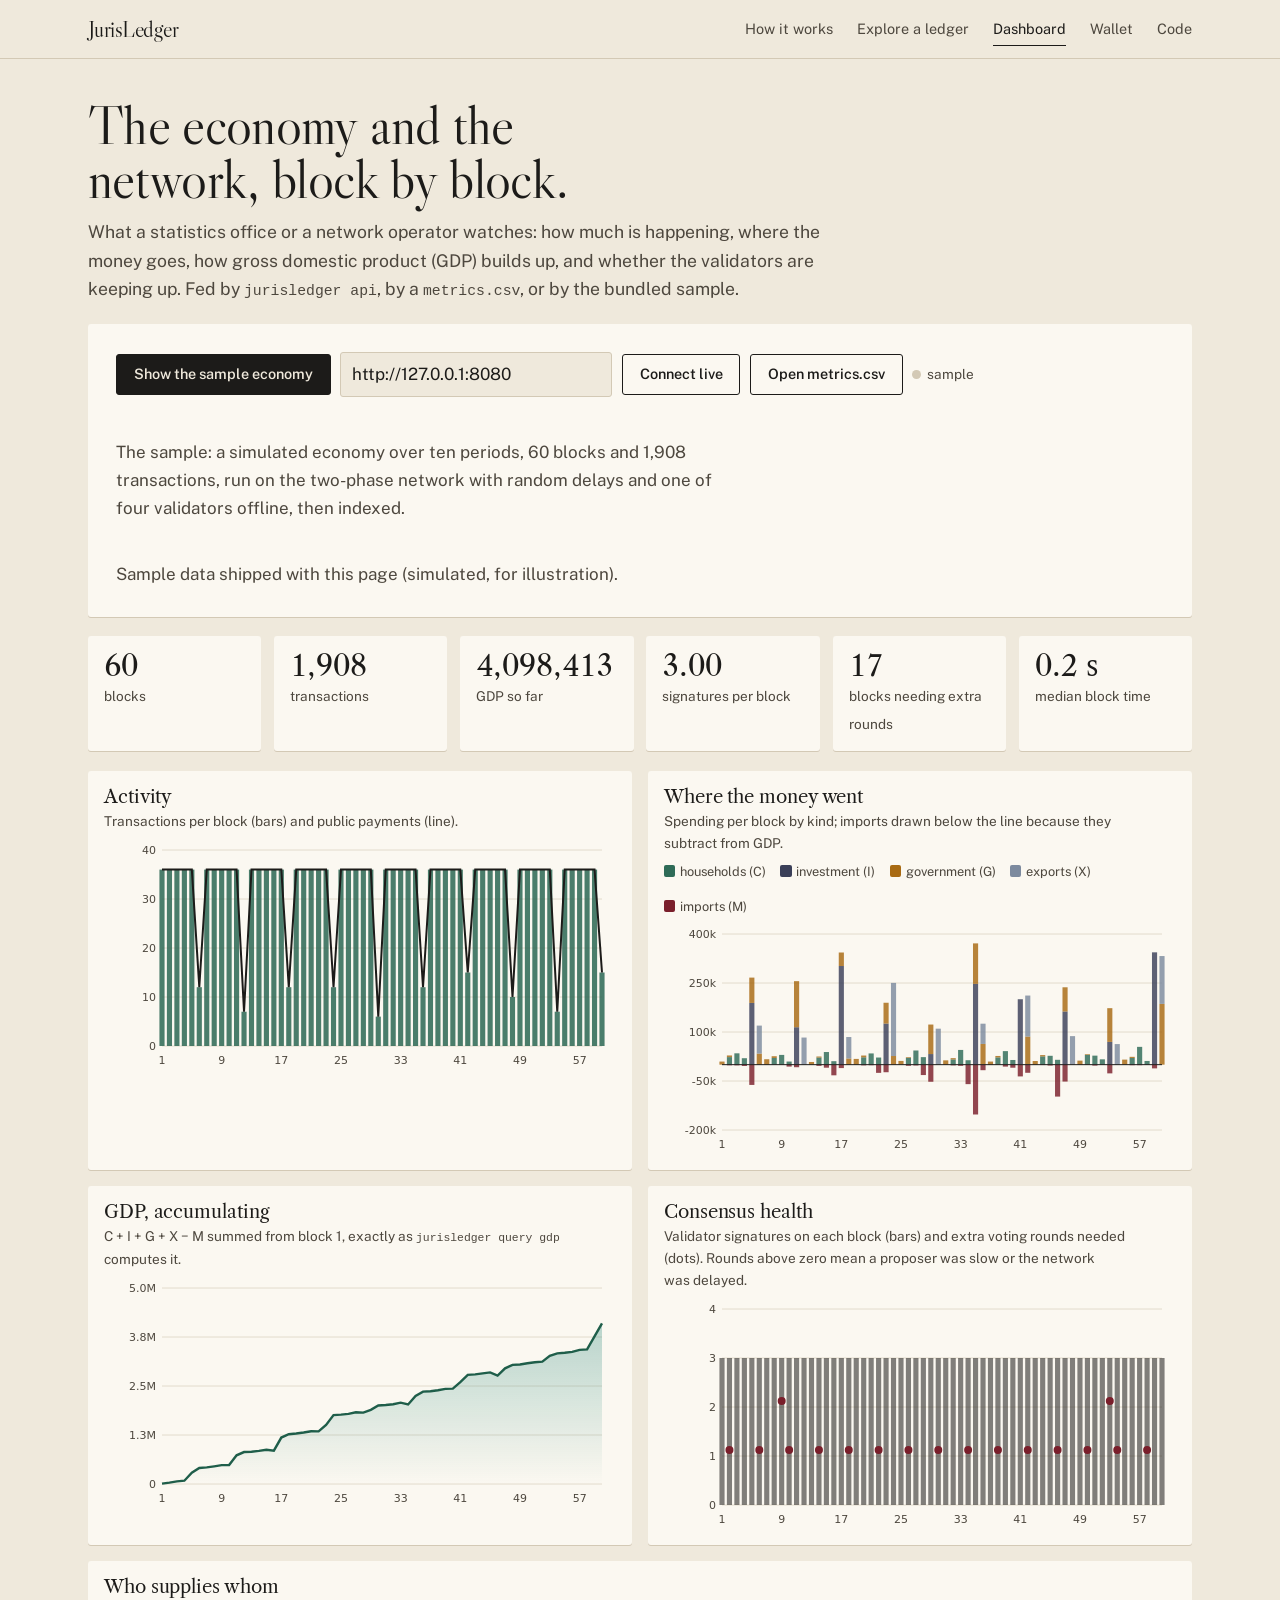
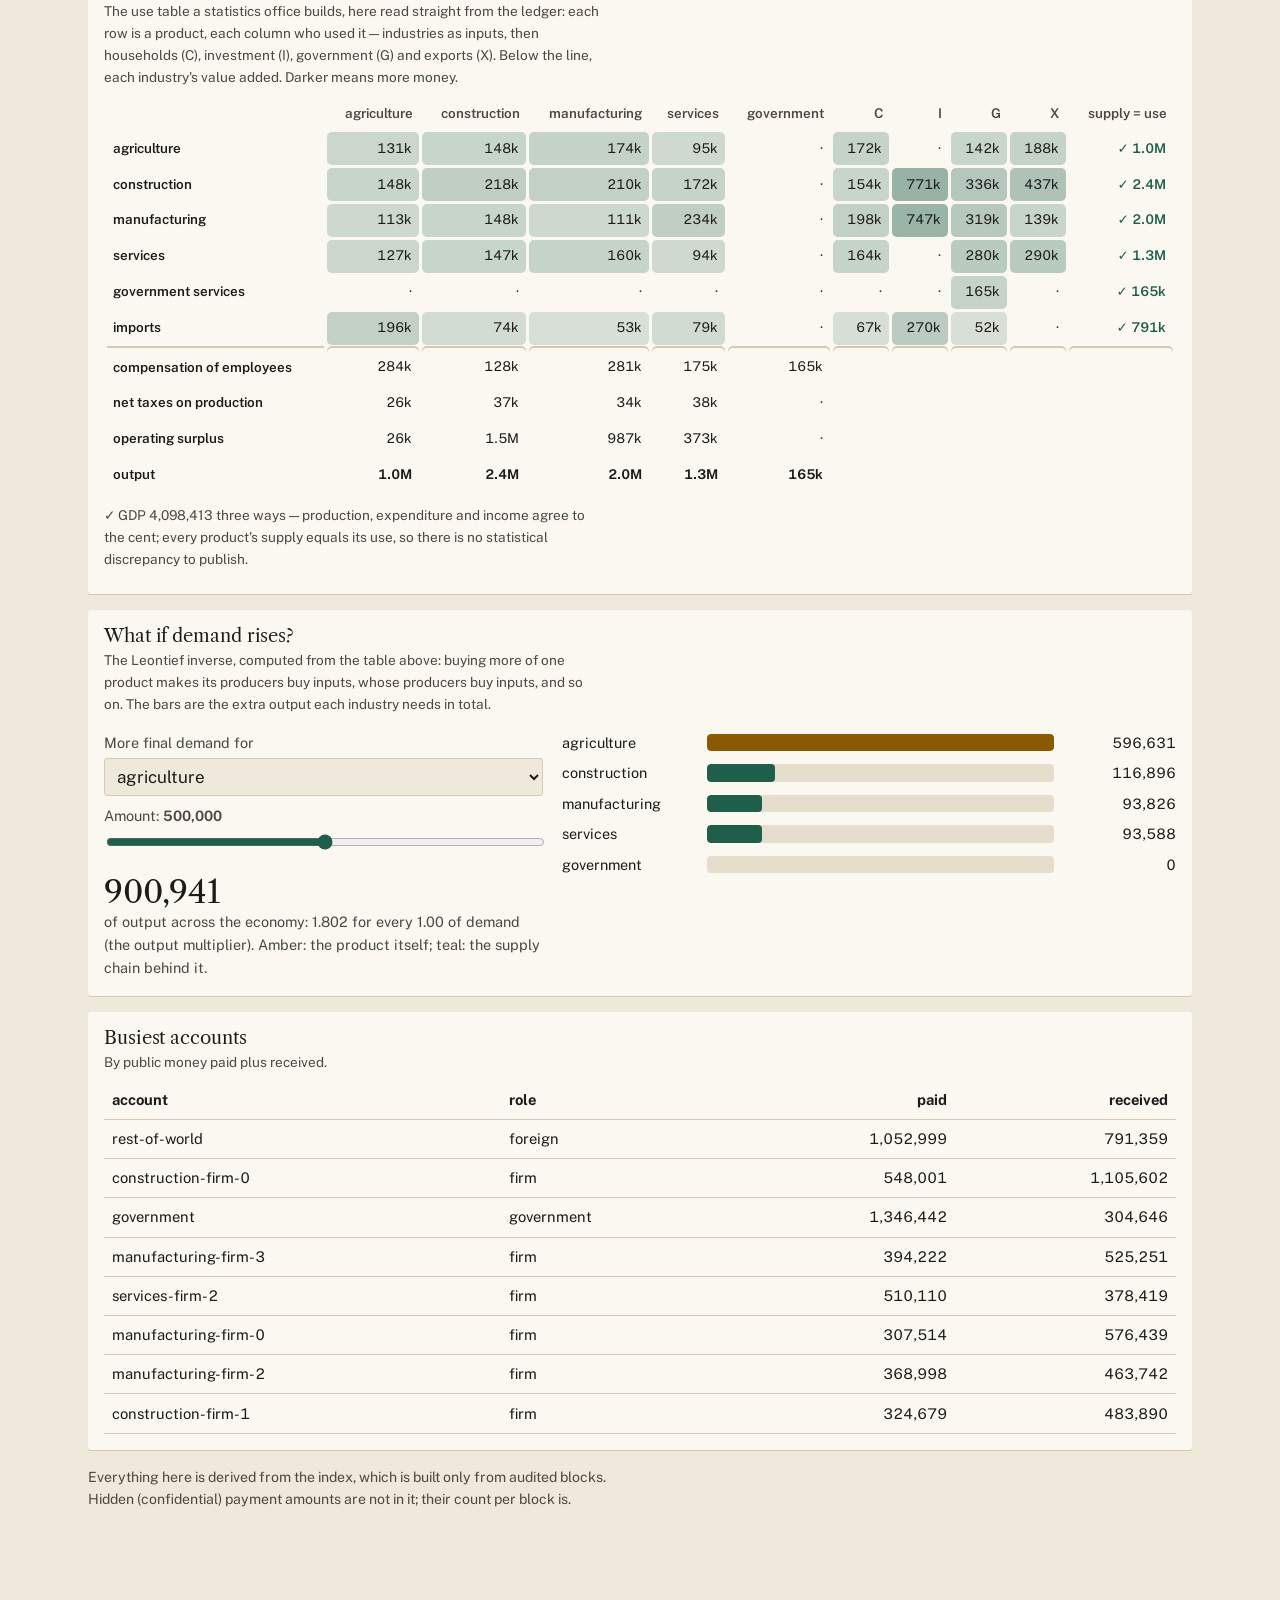
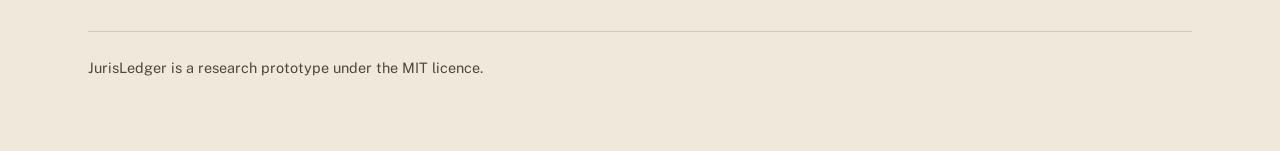
==== commit 17b2f82e: "The Register: redesign site and README (v0.26.1)" ====
--- a/site/dashboard.html
+++ b/site/dashboard.html
@@ -1,7 +1,7 @@
 <!doctype html>
 <html lang="en">
 <head>
-<meta http-equiv="Content-Security-Policy" content="default-src 'self'; script-src 'self' 'sha256-oHSvNVTz26eur/UlXLwAP8j9MO0dqT0upqipK39mG/o='; style-src 'self' 'unsafe-inline'; img-src 'self' data: blob:; connect-src 'self' http: https:; object-src 'none'; base-uri 'none'; form-action 'none'">
+<meta http-equiv="Content-Security-Policy" content="default-src 'self'; script-src 'self' 'sha256-05Et7rqggujc9u1cfCsMW4GWNQ6F6+uuMcugGJBMIAI='; style-src 'self' 'unsafe-inline'; img-src 'self' data: blob:; connect-src 'self' http: https:; object-src 'none'; base-uri 'none'; form-action 'none'">
 <meta charset="utf-8">
 <meta name="viewport" content="width=device-width,initial-scale=1,viewport-fit=cover">
 <title>JurisLedger dashboard — the economy and the network, block by block</title>
@@ -9,23 +9,24 @@
 <link rel="stylesheet" href="style.css">
 <style>
 .kpis{display:grid;grid-template-columns:repeat(auto-fit,minmax(10.5rem,1fr));gap:.8rem;margin:1.2rem 0}
-.kpi{background:var(--sheet);border:1px solid var(--rule);border-radius:12px;padding:.9rem 1rem}
+.kpi{background:var(--sheet);border:0;box-shadow:0 1px 0 var(--rule);border-radius:var(--radius);padding:.9rem 1rem}
 .kpi b{display:block;font-family:var(--serif);font-size:1.8rem;font-weight:500;line-height:1.1;font-variant-numeric:tabular-nums}
 .kpi span{font-size:.85rem;color:var(--ink-2)}
 .charts{display:grid;grid-template-columns:repeat(auto-fit,minmax(min(100%,34rem),1fr));gap:1rem}
-.chart{background:var(--sheet);border:1px solid var(--rule);border-radius:12px;padding:1rem;position:relative}
+.chart{background:var(--sheet);border:0;box-shadow:0 1px 0 var(--rule);border-radius:var(--radius);padding:1rem;position:relative}
 .chart h2{font-size:1.15rem;margin:0 0 .2rem}
 .chart p{font-size:.85rem;color:var(--ink-2);margin:0 0 .5rem}
 .chart canvas{width:100%;height:230px;display:block}
-.tip{position:absolute;pointer-events:none;background:var(--ink);color:var(--paper);font-size:.8rem;padding:.35rem .55rem;border-radius:6px;white-space:nowrap;display:none;z-index:2}
+.tip{position:absolute;pointer-events:none;background:var(--ink);color:var(--paper);font-size:.8rem;padding:.35rem .55rem;border-radius:var(--radius);white-space:nowrap;display:none;z-index:2}
 .legend{display:flex;gap:.9rem;flex-wrap:wrap;font-size:.8rem;color:var(--ink-2);margin:.2rem 0 .4rem}
 .legend span::before{content:"";display:inline-block;width:.7rem;height:.7rem;border-radius:2px;margin-right:.3rem;vertical-align:-.05rem;background:var(--c)}
 .src{display:flex;gap:.6rem;flex-wrap:wrap;align-items:center}
-.src input{font:inherit;padding:.5rem .7rem;border:1px solid var(--rule);border-radius:8px;background:var(--paper);color:var(--ink);width:17rem}
+.src input{font:inherit;padding:.5rem .7rem;border:1px solid var(--rule);border-radius:var(--radius);background:var(--paper);color:var(--ink);width:17rem}
 .live{display:inline-flex;align-items:center;gap:.4rem;font-size:.85rem;color:var(--ink-2)}
 .live i{width:.55rem;height:.55rem;border-radius:50%;background:var(--rule)}
 .live.on i{background:var(--verified);animation:pulse 1.4s infinite}
 @keyframes pulse{50%{opacity:.3}}
+@media (prefers-reduced-motion:reduce){.live.on i{animation:none}}
 .sut-wrap{overflow-x:auto}
 table.sut{border-collapse:separate;border-spacing:3px;font-size:.84rem;font-variant-numeric:tabular-nums;min-width:46rem;width:100%}
 table.sut th{font-weight:600;color:var(--ink-2);text-align:right;padding:.25rem .4rem;white-space:nowrap}
@@ -36,7 +37,7 @@
 .whatif{display:grid;grid-template-columns:minmax(0,1fr) minmax(0,1.4fr);gap:1.2rem;align-items:start}
 @media (max-width:760px){.whatif{grid-template-columns:1fr}}
 .whatif label{display:block;font-size:.9rem;color:var(--ink-2);margin:.5rem 0 .2rem}
-.whatif select{width:100%;font:inherit;padding:.45rem .5rem;border:1px solid var(--rule);border-radius:8px;background:var(--paper);color:var(--ink)}
+.whatif select{width:100%;font:inherit;padding:.45rem .5rem;border:1px solid var(--rule);border-radius:var(--radius);background:var(--paper);color:var(--ink)}
 .whatif input[type=range]{width:100%;accent-color:var(--verified)}
 .hbar{display:grid;grid-template-columns:8.5rem 1fr 7rem;gap:.6rem;align-items:center;margin:.45rem 0;font-size:.9rem}
 .hbar .track{height:1.1rem;background:var(--wash);border-radius:4px;overflow:hidden}
@@ -52,11 +53,11 @@
 <body>
 <header class="top"><div class="wrap">
   <a class="brand" href="index.html">JurisLedger</a>
-  <nav class="folios" aria-label="Site"><a href="index.html">How it works</a><a href="explorer.html">Explore a ledger</a><a href="wallet.html">Wallet</a><a href="dashboard.html" aria-current="page"><strong>Dashboard</strong></a><a href="https://github.com/Normansrule/juris-ledger">Code</a></nav>
+  <nav class="folios" aria-label="Site"><a href="index.html">How it works</a><a href="explorer.html">Explore a ledger</a><a href="dashboard.html" aria-current="page">Dashboard</a><a href="wallet.html">Wallet</a><a href="https://github.com/Normansrule/juris-ledger">Code</a></nav>
 </div></header>
 
 <main class="wrap" style="padding-top:2.5rem;padding-bottom:4rem">
-  <h1 style="font-size:clamp(2rem,5vw,3.2rem)">The economy and the network, block by block.</h1>
+  <h1 class="page-title">The economy and the network, block by block.</h1>
   <p style="font-size:1.1rem;color:var(--ink-2);max-width:70ch">What a statistics office or a network operator watches: how much is happening, where the money goes, how gross domestic product (GDP) builds up, and whether the validators are keeping up. Fed by <code>jurisledger api</code>, by a <code>metrics.csv</code>, or by the bundled sample.</p>
 
   <div class="stage" style="grid-template-columns:1fr;margin-top:1.2rem">
@@ -76,7 +77,7 @@
   <div class="charts">
     <section class="chart"><h2>Activity</h2><p>Transactions per block (bars) and public payments (line).</p><canvas id="cTx" role="img" aria-label="chart"></canvas></section>
     <section class="chart"><h2>Where the money went</h2><p>Spending per block by kind; imports drawn below the line because they subtract from GDP.</p>
-      <div class="legend"><span style="--c:#127C6E">households (C)</span><span style="--c:#0F1F3D">investment (I)</span><span style="--c:#B4720C">government (G)</span><span style="--c:#6B7FA8">exports (X)</span><span style="--c:#B8302F">imports (M)</span></div>
+      <div class="legend"><span style="--c:var(--cat-hh)">households (C)</span><span style="--c:var(--cat-firm)">investment (I)</span><span style="--c:var(--cat-gov)">government (G)</span><span style="--c:var(--cat-wage)">exports (X)</span><span style="--c:var(--cat-legal)">imports (M)</span></div>
       <canvas id="cMix" role="img" aria-label="chart"></canvas></section>
     <section class="chart"><h2>GDP, accumulating</h2><p>C + I + G + X − M summed from block 1, exactly as <code>jurisledger query gdp</code> computes it.</p><canvas id="cGdp" role="img" aria-label="chart"></canvas></section>
     <section class="chart"><h2>Consensus health</h2><p>Validator signatures on each block (bars) and extra voting rounds needed (dots). Rounds above zero mean a proposer was slow or the network was delayed.</p><canvas id="cHealth" role="img" aria-label="chart"></canvas></section>
@@ -116,7 +117,7 @@
 const cssv = v => getComputedStyle(document.documentElement).getPropertyValue(v).trim();
 const money = c => Number.isFinite(c) ? (c / 100).toLocaleString(undefined, { maximumFractionDigits: 0 }) : "—";
 const compact = c => { const v = c / 100, a = Math.abs(v); return a >= 1e6 ? (v / 1e6).toFixed(a >= 1e7 ? 0 : 1) + "M" : a >= 1e3 ? (v / 1e3).toFixed(0) + "k" : v.toFixed(0); };
-const MIX = [["c", "#127C6E", "households"], ["i", "#0F1F3D", "investment"], ["g", "#B4720C", "government"], ["x", "#6B7FA8", "exports"]];
+const MIX = [["c", "--cat-hh", "households"], ["i", "--cat-firm", "investment"], ["g", "--cat-gov", "government"], ["x", "--cat-wage", "exports"]].map(([k, v, n]) => [k, getComputedStyle(document.documentElement).getPropertyValue(v).trim(), n]);
 let rows = [], timer = null, charts = [];
 
 function kpis(status, rows) {
@@ -180,7 +181,7 @@
     const y = axis(o, max, v => compact(v), min);
     rows.forEach((r, i) => { let base = 0;
       MIX.forEach(([k, col]) => { const v = r[k] * o.progress, y0 = y(base), y1 = y(base + v); o.ctx.fillStyle = col; o.ctx.globalAlpha = i === o.hover ? 1 : .82; o.ctx.fillRect(o.x(i) - o.bw / 2, y1, o.bw, y0 - y1); base += v; });
-      o.ctx.fillStyle = "#B8302F"; const y0 = y(0), y1 = y(-r.m * o.progress); o.ctx.fillRect(o.x(i) - o.bw / 2, y0, o.bw, y1 - y0); });
+      o.ctx.fillStyle = cssv("--cat-legal"); const y0 = y(0), y1 = y(-r.m * o.progress); o.ctx.fillRect(o.x(i) - o.bw / 2, y0, o.bw, y1 - y0); });
     o.ctx.globalAlpha = 1; o.ctx.strokeStyle = o.ink; o.ctx.beginPath(); o.ctx.moveTo(o.pad.l, y(0)); o.ctx.lineTo(o.W - o.pad.r, y(0)); o.ctx.stroke();
   }, r => `block ${r.height}: C ${money(r.c)} · I ${money(r.i)} · G ${money(r.g)} · X ${money(r.x)} · M −${money(r.m)}`));
   charts.push(chart($("#cGdp"), o => {
@@ -221,7 +222,7 @@
   $("#sutPanel").hidden = $("#whatifPanel").hidden = false;
   const cols = [...t.industries, ...t.final_columns], cells = t.products.map((p, r) => [...t.use[r], ...t.final[r]]);
   const max = Math.max(1, ...cells.flat()), money0 = c => c ? compact(c) : "·";
-  const shade = v => { const a = v ? 6 + 49 * Math.sqrt(v / max) : 0; return { bg: `color-mix(in srgb, var(--verified) ${a.toFixed(0)}%, var(--sheet))` }; };   // capped so text stays readable in both themes
+  const shade = v => { const a = v ? 6 + 39 * Math.sqrt(v / max) : 0; return { bg: `color-mix(in srgb, var(--verified) ${a.toFixed(0)}%, var(--sheet))` }; };   // capped so text stays readable in both themes
   const blanks = Array.from({ length: t.final_columns.length + 1 }, () => html`<td></td>`);
   const head = html`<tr><th></th>${t.industries.map(i => html`<th scope="col">${i}</th>`)}${t.final_columns.map(f => html`<th scope="col">${f}</th>`)}<th scope="col">supply = use</th></tr>`;
   const body = t.products.map((p, r) => html`<tr><th scope="row" class="row">${p}</th>${cells[r].map((v, c) =>
--- a/site/style.css
+++ b/site/style.css
@@ -1,107 +1,263 @@
-/* Shared visual system for the JurisLedger site: explainer (index.html) and explorer (explorer.html). */
+/* The Register: the shared visual system for the JurisLedger site (explainer, explorer, dashboard, wallet).
+   The world is the court's bound record book: ledger paper, iron-gall ink, an oxblood seal, one verified green.
+   Colour, type, space and motion come from the tokens below; pages add layout only.
+   Scripts read --ink, --ink-2, --rule, --sheet, --seal, --verified, --amber and --cat-* as #RRGGBB, so keep them hex. */
+
+@font-face{font-family:"Libre Caslon Display";src:url(fonts/libre-caslon-display-latin-400-normal.woff2) format("woff2");font-weight:400;font-style:normal;font-display:swap}
+@font-face{font-family:"Libre Caslon Text";src:url(fonts/libre-caslon-text-latin-400-normal.woff2) format("woff2");font-weight:400;font-style:normal;font-display:swap}
+@font-face{font-family:"Libre Caslon Text";src:url(fonts/libre-caslon-text-latin-400-italic.woff2) format("woff2");font-weight:400;font-style:italic;font-display:swap}
+@font-face{font-family:"Libre Caslon Text";src:url(fonts/libre-caslon-text-latin-700-normal.woff2) format("woff2");font-weight:700;font-style:normal;font-display:swap}
+@font-face{font-family:"Public Sans";src:url(fonts/public-sans-latin-wght-normal.woff2) format("woff2");font-weight:100 900;font-style:normal;font-display:swap}
+@font-face{font-family:"Public Sans";src:url(fonts/public-sans-latin-wght-italic.woff2) format("woff2");font-weight:100 900;font-style:italic;font-display:swap}
+
 :root{
-  --paper:#EEF1F4;--sheet:#FFFFFF;--ink:#0F1F3D;--ink-2:#41506B;--rule:#C8D0DB;
-  --seal:#B8302F;--verified:#0F7164;--amber:#B4720C;--amber-ink:#8A5608;--wash:#DCE4EE;
-  --serif:"Iowan Old Style","Palatino Linotype",Palatino,"Book Antiqua",Georgia,serif;
-  --sans:system-ui,-apple-system,"Segoe UI",Roboto,Helvetica,Arial,sans-serif;
+  /* Colour: paper, ink, and two stamps.  Oxblood is the seal (the brand and anything that breaks);
+     green is only ever "this checks out"; amber is only ever "pending". */
+  --paper:#EFE9DC;--sheet:#FBF8F1;--wash:#E6DECD;--rule:#D3C9B5;
+  --ink:#1C1B19;--ink-2:#4D473E;--num:#6E665A;
+  --seal:#7A1F2B;--verified:#1F5E4A;--amber:#8A5A00;--amber-ink:#7A4F00;--on-seal:#FBF8F1;
+  /* Categories (spending kinds, transaction kinds): one hue each, readable on paper and in the dark. */
+  --cat-hh:#2E6B57;--cat-firm:#3A3F58;--cat-gov:#A86A12;--cat-wage:#7C8A9E;--cat-legal:#7A1F2B;--cat-other:#A79F90;
+  /* Type */
+  --display:"Libre Caslon Display","Libre Caslon Text",Georgia,serif;
+  --serif:"Libre Caslon Text",Georgia,"Times New Roman",serif;
+  --sans:"Public Sans",system-ui,-apple-system,"Segoe UI",Roboto,sans-serif;
   --mono:ui-monospace,SFMono-Regular,Menlo,Consolas,monospace;
+  --fs-xs:.8rem;--fs-s:.9rem;--fs-m:1rem;--fs-l:1.2rem;--fs-xl:clamp(1.55rem,2.8vw,2.3rem);--fs-2xl:clamp(2.1rem,4.6vw,3.4rem);--fs-3xl:clamp(2.6rem,6.2vw,5.2rem);
+  /* Space: 4-point steps; tight inside a group, generous between groups */
+  --s-1:.25rem;--s-2:.5rem;--s-3:.75rem;--s-4:1rem;--s-5:1.5rem;--s-6:2rem;--s-7:3rem;--s-8:4.5rem;--s-9:7rem;
+  --section:clamp(4.5rem,10vw,8rem);--measure:62ch;--radius:3px;--radius-s:2px;
+  /* Motion: ink and press.  A quick ease-out for anything that answers the reader, and two springs
+     (CSS linear() sampled from a damped spring): a firm one for presses, a softer one for the seal. */
+  --ease-out:cubic-bezier(.23,1,.32,1);
+  --spring:linear(0,.291,.676,.903,.993,1.015,1.012,1.006,1.002,1,1);
+  --spring-seal:linear(0,.135,.417,.708,.933,1.067,1.122,1.121,1.091,1.053,1.02,.998,.987,.984,.987,.991,.996,.999,1.001,1.002,1.001,1);
+  --t-press:140ms;--t-ui:200ms;--t-state:320ms;--t-ink:900ms;
 }
-@media (prefers-color-scheme:dark){:root{--paper:#0E1420;--sheet:#151D2B;--ink:#E8EDF4;--ink-2:#A6B3C6;--rule:#2A3648;--wash:#1C2637;--seal:#EC6461;--verified:#3FBDAA;--amber:#E0A045;--amber-ink:#E0A045;--num:#63748C}}
+@media (prefers-color-scheme:dark){:root{
+  /* The same book under a reading lamp. */
+  --paper:#14110D;--sheet:#201C16;--wash:#2B261E;--rule:#3E372C;
+  --ink:#EDE6D6;--ink-2:#B9AF9C;--num:#9D9381;
+  --seal:#E07A86;--verified:#72C3A2;--amber:#E2AA52;--amber-ink:#E2AA52;--on-seal:#14110D;
+  --cat-hh:#72C3A2;--cat-firm:#C9C2B2;--cat-gov:#E2AA52;--cat-wage:#93A3B8;--cat-legal:#E07A86;--cat-other:#7D7568;
+}}
+@supports not (transition-timing-function:linear(0,1)){:root{--spring:var(--ease-out);--spring-seal:cubic-bezier(.2,1.25,.4,1)}}
+
 *{box-sizing:border-box}
-html{scroll-behavior:smooth;scroll-padding-top:4rem}
-@media (prefers-reduced-motion:reduce){html{scroll-behavior:auto}*,*::before,*::after{animation-duration:.001s!important;transition-duration:.001s!important}}
-body{margin:0;background:var(--paper);color:var(--ink);font:17px/1.6 var(--sans)}
-a{color:inherit}
-h1,h2,h3{font-family:var(--serif);font-weight:500;line-height:1.1;margin:0}
-h1{font-size:clamp(2.4rem,6vw,4.6rem);letter-spacing:-.01em}
-h1 em{font-style:italic;font-weight:400}
-h2{font-size:clamp(1.7rem,3.2vw,2.5rem)}
-h3{font-size:1.2rem;margin:1.2rem 0 .4rem}
-p{max-width:64ch;margin:.5rem 0}
-.wrap{max-width:1180px;margin:0 auto;padding:0 clamp(1rem,4vw,3rem)}
-header.top{position:sticky;top:0;z-index:5;background:color-mix(in srgb,var(--paper) 88%,transparent);backdrop-filter:blur(8px);border-bottom:1px solid var(--rule)}
-header.top .wrap{display:flex;align-items:center;gap:1.5rem;height:3.4rem}
-.brand{font-family:var(--serif);font-size:1.25rem;text-decoration:none}
-nav.folios{display:flex;gap:1.1rem;overflow-x:auto;font-size:.9rem;margin-left:auto}
-nav.folios a{text-decoration:none;color:var(--ink-2);white-space:nowrap;padding:.3rem 0;border-bottom:2px solid transparent}
-nav.folios a:hover,nav.folios a:focus-visible{color:var(--ink);border-color:var(--seal);outline:none}
-.hero{padding:clamp(3rem,8vw,7rem) 0 3rem;display:grid;grid-template-columns:1.1fr 1fr;gap:3rem;align-items:center}
-.hero p.lead{font-size:1.2rem;color:var(--ink-2)}
-.hero .cta{display:flex;gap:.8rem;flex-wrap:wrap;margin-top:1.4rem}
-.btn{font:inherit;font-size:.95rem;padding:.6rem 1.1rem;border-radius:999px;border:1px solid var(--ink);background:var(--ink);color:var(--paper);cursor:pointer;text-decoration:none}
+[hidden]{display:none!important}
+html{scroll-behavior:smooth;scroll-padding-top:4.5rem;-webkit-text-size-adjust:100%}
+body{margin:0;background:var(--paper);color:var(--ink);font:400 17px/1.62 var(--sans);font-feature-settings:"kern";caret-color:var(--seal);accent-color:var(--ink);-webkit-font-smoothing:antialiased}
+::selection{background:color-mix(in srgb,var(--seal) 22%,transparent);color:var(--ink)}
+a{color:inherit;text-underline-offset:.2em;text-decoration-thickness:1px;text-decoration-color:color-mix(in srgb,currentColor 45%,transparent);transition:text-decoration-color var(--t-ui) ease}
+a:hover{text-decoration-color:currentColor}
+:focus-visible{outline:2px solid var(--seal);outline-offset:3px;border-radius:var(--radius-s)}
+h1,h2,h3{font-family:var(--serif);font-weight:400;line-height:1.08;margin:0;text-wrap:balance}
+h1{font-family:var(--display);font-size:var(--fs-3xl);letter-spacing:-.012em;line-height:1}
+h1 em{font-family:var(--serif);font-style:italic}
+h1.page-title{font-size:var(--fs-2xl);margin-bottom:var(--s-3);max-width:22ch}
+h2{font-size:var(--fs-xl);letter-spacing:-.005em}
+h3{font-size:var(--fs-l);margin:var(--s-5) 0 var(--s-2)}
+p{max-width:var(--measure);margin:var(--s-2) 0;text-wrap:pretty}
+strong,b{font-weight:650}
+code,.hash{font-family:var(--mono);font-size:.84em}
+.wrap{max-width:1200px;margin:0 auto;padding:0 clamp(1rem,4vw,3rem)}
+.visually-hidden{position:absolute!important;width:1px;height:1px;margin:-1px;padding:0;border:0;overflow:hidden;clip:rect(0 0 0 0);clip-path:inset(50%);white-space:nowrap}
+
+/* Header: one plain bar on every page.  The current page is underlined in ink, like a ruled entry. */
+header.top{position:sticky;top:0;z-index:5;background:var(--paper);box-shadow:0 1px 0 var(--rule)}
+header.top .wrap{display:flex;align-items:center;gap:var(--s-5);min-height:3.6rem}
+.brand{font-family:var(--display);font-size:1.4rem;text-decoration:none;letter-spacing:-.01em;line-height:1}
+nav.folios{display:flex;gap:var(--s-5);font-size:var(--fs-s);margin-left:auto}
+nav.folios a{text-decoration:none;color:var(--ink-2);white-space:nowrap;padding:.35rem 0;background:linear-gradient(currentColor,currentColor) 0 100%/0 1.5px no-repeat;transition:color var(--t-ui) ease,background-size var(--t-state) var(--ease-out)}
+nav.folios a[aria-current=page]{color:var(--ink);background-size:100% 1.5px}
+nav.folios a:hover,nav.folios a:focus-visible{color:var(--ink);background-size:100% 1.5px;outline:none}
+@media (max-width:640px){header.top{position:static}
+  header.top .wrap{flex-wrap:wrap;gap:var(--s-1) var(--s-4);padding-top:var(--s-3);padding-bottom:var(--s-2)}
+  nav.folios{margin-left:0;width:100%;flex-wrap:wrap;gap:var(--s-1) var(--s-4)}
+  html{scroll-padding-top:1rem}}
+
+/* Buttons: flat, square-cornered, one fill.  A press is a small spring, like pushing a stamp. */
+.btn{font:inherit;font-size:var(--fs-s);font-weight:550;line-height:1.3;padding:.62rem 1.05rem;border-radius:var(--radius);border:1px solid var(--ink);background:var(--ink);color:var(--paper);cursor:pointer;text-decoration:none;display:inline-block;
+  transition:transform var(--t-press) var(--spring),background-color var(--t-ui) ease,color var(--t-ui) ease,border-color var(--t-ui) ease}
 .btn.ghost{background:transparent;color:var(--ink)}
-.btn:focus-visible{outline:3px solid var(--seal);outline-offset:2px}
-.btn:disabled{opacity:.45;cursor:not-allowed}
-#heroCanvas{width:100%;height:auto;aspect-ratio:1/1;max-height:520px;display:block}
-.folio{padding:4rem 0;border-top:1px solid var(--rule)}
-.folio .head{display:grid;grid-template-columns:5rem 1fr;gap:1rem;align-items:baseline;margin-bottom:1.5rem}
-.folio .num{font-family:var(--serif);font-size:3rem;color:var(--num,#75829A);line-height:1}
-.stage{background:var(--sheet);border:1px solid var(--rule);border-radius:12px;padding:1.2rem;display:grid;grid-template-columns:minmax(0,1.3fr) minmax(0,1fr);gap:1.2rem}
-@media (max-width:860px){.hero,.stage{grid-template-columns:1fr}.folio .head{grid-template-columns:1fr}}
+.btn.link{background:transparent;border-color:transparent;color:var(--ink);padding-left:.15rem;padding-right:.15rem;text-decoration:underline}
+@media (hover:hover) and (pointer:fine){
+  .btn:hover:not(:disabled){background:color-mix(in srgb,var(--ink) 84%,var(--paper))}
+  .btn.ghost:hover:not(:disabled){background:var(--wash)}
+  .btn.link:hover{background:transparent;text-decoration-color:currentColor}}
+.btn:active:not(:disabled){transform:scale(.97)}
+.btn:disabled{opacity:.42;cursor:not-allowed}
+
+/* ------------------------------------------------------------------------------------------------
+   Explainer hero: the claim on the left, a live deed on the right.  Edit the deed and watch it break. */
+/* The seal lands at 1.6× and settles; clip its overhang so the press never widens the page on a phone. */
+.hero{padding:clamp(3rem,8vw,6.5rem) 0 var(--s-7);overflow-x:clip;overflow-clip-margin:var(--s-4);display:grid;grid-template-columns:minmax(0,1.05fr) minmax(0,1fr);gap:clamp(2rem,5vw,5rem);align-items:center}
+.hero p.lead{font-size:var(--fs-l);color:var(--ink-2);margin-top:var(--s-5);max-width:46ch}
+.hero .cta{display:flex;gap:var(--s-3) var(--s-5);flex-wrap:wrap;align-items:center;margin-top:var(--s-6)}
+.deed{position:relative;margin:0;background:var(--sheet);padding:clamp(1.25rem,3vw,2.25rem) clamp(1.25rem,3vw,2.25rem) clamp(1.25rem,2.5vw,1.75rem);border-radius:var(--radius);
+  box-shadow:0 1px 0 var(--rule),0 18px 40px -28px color-mix(in srgb,var(--ink) 45%,transparent)}
+.deed-head{display:flex;justify-content:space-between;align-items:baseline;gap:var(--s-4);padding-bottom:var(--s-3);margin-bottom:var(--s-4);box-shadow:0 1px 0 var(--rule)}
+.deed-head h2{font-size:var(--fs-l);letter-spacing:.02em}
+.deed-head span{font-size:var(--fs-xs);color:var(--ink-2);font-variant-numeric:tabular-nums}
+.deed textarea{display:block;width:100%;min-height:7.6rem;resize:vertical;border:0;border-radius:var(--radius-s);background:transparent;padding:var(--s-2);margin:0 calc(-1 * var(--s-2));
+  font:400 1.12rem/1.6 var(--serif);color:var(--ink);transition:background-color var(--t-ui) ease}
+.deed textarea:hover{background:color-mix(in srgb,var(--wash) 55%,transparent)}
+.deed textarea:focus-visible{background:var(--wash);outline-offset:2px}
+.deed .hint{font-size:var(--fs-xs);color:var(--ink-2);margin:var(--s-1) 0 var(--s-4)}
+.deed-hash{font-size:var(--fs-xs);color:var(--ink-2)}
+.deed-hash code{display:block;margin-top:var(--s-1);font-size:.78rem;line-height:1.55;color:var(--ink);letter-spacing:.02em;overflow-wrap:anywhere}
+.deed-hash code i{font-style:normal;color:var(--seal);background:color-mix(in srgb,var(--seal) 12%,transparent);border-radius:1px}
+.sigs{display:grid;grid-template-columns:1fr 1fr;gap:var(--s-5);margin-top:var(--s-5);padding-right:6.5rem}
+.sig{position:relative;min-width:0}
+.sig svg{display:block;width:100%;max-width:11rem;height:3rem;overflow:visible}
+.sig .ink{fill:none;stroke:var(--ink);stroke-width:1.6;stroke-linecap:round;stroke-linejoin:round;stroke-dasharray:1;stroke-dashoffset:1;transition:stroke var(--t-state) ease}
+.sig.drawn .ink{animation:sign var(--t-ink) var(--ease-out) forwards}
+.sig:nth-child(2).drawn .ink{animation-delay:350ms}
+@keyframes sign{to{stroke-dashoffset:0}}
+.sig .strike{stroke:var(--seal);stroke-width:1.6;stroke-dasharray:1;stroke-dashoffset:1;transition:stroke-dashoffset var(--t-state) var(--ease-out)}
+.sig .line{display:block;border-top:1px solid var(--ink-2);padding-top:var(--s-1);font-size:var(--fs-xs);color:var(--ink-2)}
+.sig .who{color:var(--ink);font-weight:600}
+.sig .state{display:block;font-size:var(--fs-xs);margin-top:2px;color:var(--ink-2)}
+.sig.valid .state{color:var(--verified)}
+.sig.broken .ink{stroke:var(--num)}
+.sig.broken .strike{stroke-dashoffset:0}
+.sig.broken .state{color:var(--seal)}
+.seal{position:absolute;right:clamp(.9rem,2.5vw,1.75rem);bottom:clamp(3.6rem,6vw,4.4rem);width:5.6rem;height:5.6rem;color:var(--seal);transform:rotate(-12deg) scale(1.6);opacity:0;
+  transition:transform 520ms var(--spring-seal),opacity 160ms ease,color var(--t-state) ease,filter var(--t-state) ease}
+.seal.pressed{transform:rotate(-12deg) scale(1);opacity:1}
+.seal text{font:600 7.4px var(--sans);letter-spacing:.16em;fill:var(--sheet)}
+.seal .mono{font:400 20px var(--display);letter-spacing:0}
+.seal .crack{fill:none;stroke:var(--sheet);stroke-width:2.4;stroke-linecap:round;stroke-dasharray:1;stroke-dashoffset:1;transition:stroke-dashoffset 260ms var(--ease-out)}
+.seal.broken{color:var(--num);transform:rotate(-8deg) scale(.97)}
+.seal.broken .crack{stroke-dashoffset:0}
+.deed-foot{display:flex;flex-wrap:wrap;justify-content:space-between;align-items:center;gap:var(--s-2) var(--s-4);margin-top:var(--s-5);padding-top:var(--s-3);box-shadow:0 -1px 0 var(--rule)}
+.deed-status{margin:0;font-size:var(--fs-s);font-weight:550}
+.deed-status.ok{color:var(--verified)}
+.deed-status.bad{color:var(--seal)}
+@media (min-width:561px){.deed-foot{padding-right:6.5rem}}
+.deed-foot .btn{font-size:var(--fs-xs);padding:.4rem .75rem}
+@media (max-width:860px){.hero{grid-template-columns:1fr}}
+@media (max-width:560px){.sigs{padding-right:0}.deed-head{padding-right:4.6rem}.seal{width:4.4rem;height:4.4rem;top:.9rem;right:.9rem;bottom:auto}}
+
+/* Steps on this page: a real ordered list, because the order is the story. */
+.toc{margin:0 0 var(--s-4);padding-top:var(--s-5);box-shadow:0 -1px 0 var(--rule)}
+.toc ol{list-style:none;margin:0;padding:0;display:grid;grid-template-columns:repeat(auto-fill,minmax(14rem,1fr));gap:0 var(--s-6);counter-reset:step}
+.toc li{counter-increment:step}
+.toc a{display:flex;gap:var(--s-3);align-items:baseline;padding:var(--s-2) 0;text-decoration:none;color:var(--ink-2);transition:color var(--t-ui) ease}
+.toc a::before{content:"¶ " counter(step);font-family:var(--serif);color:var(--num);min-width:2.4rem;font-variant-numeric:tabular-nums;font-size:var(--fs-s)}
+.toc a:hover,.toc a:focus-visible{color:var(--ink);text-decoration:underline}
+
+/* Folios: each step is a numbered paragraph of the register.  Paragraph mark in the left margin,
+   the claim in the text column, and in the right margin the command that proves it (a citation). */
+.folio{padding:var(--section) 0 0}
+.folio .head{display:grid;grid-template-columns:4.5rem minmax(0,1fr) minmax(12rem,17rem);gap:var(--s-2) var(--s-6);align-items:start;margin-bottom:var(--s-5)}
+.folio .head h2+p{margin-top:var(--s-3)}
+.folio .num{font-family:var(--serif);font-size:var(--fs-xl);color:var(--num);line-height:1.08;font-variant-numeric:tabular-nums;white-space:nowrap}
+.folio .num::before{content:"¶ ";font-size:.6em;vertical-align:.32em}
+.cite{font-size:var(--fs-xs);line-height:1.55;color:var(--ink-2);padding-top:.55rem}
+.cite::before{content:"Proof";display:block;font-family:var(--serif);font-style:italic;font-size:var(--fs-s);color:var(--ink);margin-bottom:var(--s-1)}
+.cite code{color:var(--ink);font-size:.95em}
+.cite p{margin:0}
+.stage{background:var(--sheet);border-radius:var(--radius);box-shadow:0 1px 0 var(--rule);padding:clamp(1rem,2.4vw,1.75rem);display:grid;grid-template-columns:minmax(0,1.3fr) minmax(0,1fr);gap:clamp(1rem,3vw,2.25rem)}
+@media (max-width:1000px){.folio .head{grid-template-columns:4.5rem minmax(0,1fr)}.cite{grid-column:2;padding-top:0}}
+@media (max-width:860px){.stage{grid-template-columns:1fr}
+  .folio .head{grid-template-columns:1fr;gap:var(--s-1)}.cite{grid-column:auto;margin-top:var(--s-2)}}
 .stage svg{width:100%;height:auto;display:block}
-.controls{display:flex;gap:.6rem;flex-wrap:wrap;align-items:center;margin-top:.8rem}
+.controls{display:flex;gap:var(--s-2);flex-wrap:wrap;align-items:center;margin-top:var(--s-3)}
 .caption{min-height:5.5rem;color:var(--ink-2)}
 .caption strong{color:var(--ink)}
-.steps{display:flex;gap:.35rem;margin:.6rem 0}
-.steps i{flex:1;height:.35rem;background:var(--wash);border-radius:2px}
+.repo-note{margin-top:var(--s-5);font-size:var(--fs-s);color:var(--ink-2)}
+.repo-note code{color:var(--ink)}
+.steps{display:flex;gap:var(--s-1);margin:var(--s-2) 0}
+.steps i{flex:1;height:3px;background:var(--rule);transition:background-color var(--t-state) var(--ease-out)}
 .steps i.on{background:var(--ink)}
-.good{color:var(--verified)}.bad{color:var(--seal)}.warn{color:var(--amber)}
-textarea,input[type=text],input[type=number]{font:inherit;width:100%;padding:.6rem;border:1px solid var(--rule);border-radius:8px;background:var(--paper);color:var(--ink)}
-textarea{min-height:9rem;font-family:var(--serif);line-height:1.5}
-code,.hash{font-family:var(--mono);font-size:.85em}
-.hash{word-break:break-all;padding:.5rem .7rem;background:var(--wash);border-radius:6px;display:block;margin:.4rem 0;transition:background .3s}
-.hash.changed{background:color-mix(in srgb,var(--seal) 18%,var(--wash))}
-.status{display:inline-block;padding:.15rem .6rem;border-radius:999px;font-size:.85rem;border:1px solid currentColor}
-.parties{display:flex;gap:.6rem;flex-wrap:wrap;margin:.6rem 0}
-.party{padding:.5rem .8rem;border:1px solid var(--rule);border-radius:8px;flex:1;min-width:9rem}
-.party.signed{border-color:var(--verified)}
+.good{color:var(--verified)}
+.bad{color:var(--seal)}
+.warn{color:var(--amber)}
+textarea,input[type=text],input[type=number],input[type=password],input:not([type]),select{font:inherit;width:100%;padding:.6rem .7rem;border:1px solid var(--rule);border-radius:var(--radius);background:var(--paper);color:var(--ink);transition:border-color var(--t-ui) ease,background-color var(--t-ui) ease}
+textarea:hover,input:hover,select:hover{border-color:var(--num)}
+textarea:focus-visible,input:focus-visible,select:focus-visible{border-color:var(--ink);outline-offset:1px}
+textarea{min-height:9rem;font-family:var(--serif);line-height:1.55}
+::placeholder{color:var(--ink-2);opacity:.8}
+.hash{word-break:break-all;padding:.5rem .7rem;background:var(--wash);border-radius:var(--radius);display:block;margin:var(--s-2) 0;transition:background-color var(--t-state) ease}
+.hash.changed{background:color-mix(in srgb,var(--seal) 16%,var(--wash))}
+.status{display:inline-block;padding:.1rem .55rem;border-radius:var(--radius);font-size:var(--fs-xs);font-weight:550;border:1px solid currentColor}
+.parties{display:flex;gap:var(--s-2);flex-wrap:wrap;margin:var(--s-2) 0}
+.party{padding:var(--s-2) var(--s-3);border:1px solid var(--rule);border-radius:var(--radius);flex:1;min-width:9rem;transition:border-color var(--t-state) ease,background-color var(--t-state) ease}
+.party.signed{border-color:var(--verified);background:color-mix(in srgb,var(--verified) 7%,transparent)}
 .party.void{border-color:var(--seal);text-decoration:line-through}
-input[type=range]{width:100%;accent-color:var(--ink)}
-.bits{display:grid;grid-template-columns:repeat(16,1fr);gap:.25rem;margin:.6rem 0}
-.bits b{aspect-ratio:1;border-radius:4px;background:var(--wash);display:grid;place-items:center;font-size:.7rem;font-weight:500;transition:background .25s,transform .25s}
+input[type=range]{width:100%;accent-color:var(--ink);padding:0;border:0;background:none}
+.bits{display:grid;grid-template-columns:repeat(16,1fr);gap:3px;margin:var(--s-2) 0}
+.bits b{aspect-ratio:1;border-radius:var(--radius-s);background:var(--wash);display:grid;place-items:center;font-size:.7rem;font-weight:500;font-variant-numeric:tabular-nums;transition:background-color var(--t-ui) ease,color var(--t-ui) ease,transform var(--t-ui) var(--spring)}
 .bits b.on{background:var(--ink);color:var(--paper)}
-.bits b.bad{background:var(--seal);color:#fff;transform:scale(1.08)}
-.bar{height:1.2rem;background:var(--wash);border-radius:6px;overflow:hidden;margin:.3rem 0}
-.bar i{display:block;height:100%;background:var(--ink);transition:width .5s cubic-bezier(.2,.8,.2,1)}
+.bits b.bad{background:var(--seal);color:var(--on-seal);transform:scale(1.06)}
+.bar{height:1.1rem;background:var(--wash);border-radius:var(--radius-s);overflow:hidden;margin:.3rem 0}
+.bar i{display:block;height:100%;background:var(--ink);transition:width .45s var(--ease-out)}
 .bar i.miss{background:var(--seal)}
-.figs{display:grid;grid-template-columns:repeat(3,1fr);gap:.6rem;margin:.8rem 0}
-.figs div{border-top:2px solid var(--ink);padding-top:.4rem}
-.figs b{font-family:var(--serif);font-size:1.5rem;font-weight:500;display:block}
-.issuers{display:flex;gap:.6rem;flex-wrap:wrap;margin:.6rem 0}
-.issuer{flex:1;min-width:8rem;padding:.6rem;border:1px solid var(--rule);border-radius:8px;cursor:pointer;background:var(--sheet);font:inherit;color:inherit;text-align:left}
-.issuer[aria-pressed=true]{border-color:var(--verified);background:color-mix(in srgb,var(--verified) 10%,var(--sheet))}
+.figs{display:grid;grid-template-columns:repeat(3,1fr);gap:var(--s-3);margin:var(--s-3) 0}
+.figs div{box-shadow:0 -2px 0 var(--ink);padding-top:var(--s-2);font-size:var(--fs-s);color:var(--ink-2)}
+.figs b{font-family:var(--serif);font-size:1.5rem;font-weight:400;display:block;color:var(--ink);font-variant-numeric:tabular-nums lining-nums}
+.issuers{display:flex;gap:var(--s-2);flex-wrap:wrap;margin:var(--s-2) 0}
+.issuer{flex:1;min-width:8rem;padding:var(--s-3);border:1px solid var(--rule);border-radius:var(--radius);cursor:pointer;background:var(--sheet);font:inherit;color:inherit;text-align:left;
+  transition:border-color var(--t-ui) ease,background-color var(--t-ui) ease,transform var(--t-press) var(--spring)}
+.issuer:active{transform:scale(.98)}
+.issuer[aria-pressed=true]{border-color:var(--verified);background:color-mix(in srgb,var(--verified) 9%,var(--sheet))}
 .issuer.corrupt{border-style:dashed;color:var(--seal)}
-.verdict{font-family:var(--serif);font-size:1.5rem;margin:.6rem 0}
-.commands{background:var(--ink);color:var(--paper);border-radius:12px;padding:1.4rem;font-family:var(--mono);font-size:.9rem;overflow-x:auto;line-height:1.8}
+.verdict{font-family:var(--serif);font-size:1.55rem;margin:var(--s-2) 0;line-height:1.2}
+.verdict.good{color:var(--verified)}.verdict.bad{color:var(--seal)}
+.commands{background:var(--ink);color:var(--paper);border-radius:var(--radius);padding:var(--s-5);font-family:var(--mono);font-size:var(--fs-s);overflow-x:auto;line-height:1.85}
 .commands span{opacity:.72}
-.drop{border:2px dashed var(--rule);border-radius:10px;padding:1.2rem;text-align:center;color:var(--ink-2);cursor:pointer;transition:border-color .2s,background .2s}
-.drop.over,.drop:focus-visible{border-color:var(--ink);background:var(--wash);outline:none}
-.timeline{list-style:none;margin:.6rem 0;padding:0;max-height:22rem;overflow:auto}
-.timeline li{display:grid;grid-template-columns:3.4rem 1.4rem 1fr;gap:.4rem;padding:.45rem 0;border-bottom:1px solid var(--rule);opacity:0;transform:translateY(4px);transition:opacity .25s,transform .25s}
+.drop{border:1.5px dashed var(--num);border-radius:var(--radius);padding:var(--s-5) var(--s-4);text-align:center;color:var(--ink-2);cursor:pointer;background:var(--paper);transition:border-color var(--t-ui) ease,background-color var(--t-ui) ease}
+.drop br{display:none}
+.drop strong{display:block;font-family:var(--serif);font-weight:400;font-size:var(--fs-l);color:var(--ink);margin-bottom:var(--s-1)}
+.drop.over,.drop:hover,.drop:focus-visible{border-color:var(--ink);background:var(--wash);outline:none}
+.timeline{list-style:none;margin:var(--s-2) 0;padding:0;max-height:22rem;overflow:auto}
+.timeline li{display:grid;grid-template-columns:3.4rem 1.4rem 1fr;gap:var(--s-2);padding:.45rem 0;box-shadow:0 1px 0 var(--rule);opacity:0;transform:translateY(4px);transition:opacity var(--t-ui) var(--ease-out),transform var(--t-ui) var(--ease-out)}
 .timeline li.in{opacity:1;transform:none}
 .timeline .blk{font-family:var(--mono);font-size:.8rem;color:var(--ink-2);padding-top:.15rem}
 .timeline .who{color:var(--ink-2);font-size:.85rem}
-.tamper{display:flex;gap:.4rem;flex-wrap:wrap;margin:.4rem 0}
+.tamper{display:flex;gap:var(--s-2);flex-wrap:wrap;margin:var(--s-2) 0}
 .tamper .btn{font-size:.85rem;padding:.4rem .8rem}
-.problems{margin:.4rem 0;padding-left:1.1rem;color:var(--seal)}
-footer{padding:3rem 0 5rem;color:var(--ink-2);font-size:.95rem}
-.seal-anim{animation:stamp .5s cubic-bezier(.2,1.4,.4,1) forwards}
-@keyframes stamp{from{transform:scale(2.2) rotate(-25deg);opacity:0}to{transform:scale(1) rotate(-12deg);opacity:1}}
+.problems{margin:var(--s-2) 0;padding-left:1.1rem;color:var(--seal)}
+.problems:empty{display:none}
+.inactive{background:var(--wash);border-radius:var(--radius);padding:var(--s-3)}
+.empty{color:var(--ink-2);font-family:var(--serif);font-style:italic;padding:var(--s-6) 0;text-align:center}
 .flow{stroke:var(--ink);stroke-width:1.2;fill:none;opacity:.35}
 .node circle{fill:var(--sheet);stroke:var(--ink);stroke-width:1.6}
 .node text{font:12px var(--sans);fill:var(--ink);text-anchor:middle}
 .dot{fill:var(--ink)}
-.dot.pre{fill:var(--amber)}.dot.com{fill:var(--verified)}
-
+.dot.pre{fill:var(--amber)}
+.dot.com{fill:var(--verified)}
 @media (max-width:860px){.disp-grid{grid-template-columns:1fr!important}}
-
 .warn,.status.warn{color:var(--amber-ink)}
-.inactive{background:var(--wash);border-radius:10px;padding:.8rem}
-/* Phone widths (audit: mobile layout).  Grid children may shrink below their content, form controls and
-   long hashes never push the page sideways, and wide tables scroll inside themselves. */
+footer{padding:var(--s-7) 0 var(--s-8);color:var(--ink-2);font-size:var(--fs-s)}
+footer .wrap::before{content:"";display:block;height:1px;background:var(--rule);margin-bottom:var(--s-5)}
+
+/* The seal stamped onto a finalised block in step 1 (and the explorer's rings): the one recurring authored moment. */
+.seal-anim{animation:stamp 520ms var(--spring-seal) forwards}
+@keyframes stamp{from{transform:scale(1.7) rotate(-22deg);opacity:0}30%{opacity:1}to{transform:scale(1) rotate(-12deg);opacity:1}}
+
+/* Phone widths.  Grid children may shrink below their content, form controls and long hashes never
+   push the page sideways, and wide tables scroll inside themselves. */
 .stage>*,.hero>*,.folio .head>*{min-width:0}
 input,select,textarea,button{max-width:100%;box-sizing:border-box}
 code,pre,.caption{overflow-wrap:anywhere}
-@media (max-width:560px){.wrap{padding-left:16px;padding-right:16px}table{display:block;overflow-x:auto;max-width:100%}}
-@media (max-width:560px){.figs{grid-template-columns:1fr}.figs div{display:flex;justify-content:space-between;align-items:baseline;gap:.6rem}.figs b{font-size:1.25rem}
-  .bits{grid-template-columns:repeat(8,minmax(0,1fr))}.bits b{min-width:0}}
+@media (max-width:560px){.wrap{padding-left:16px;padding-right:16px}
+  table{display:block;overflow-x:auto;max-width:100%}
+  .figs{grid-template-columns:1fr}
+  .figs div{display:flex;justify-content:space-between;align-items:baseline;gap:var(--s-2)}
+  .figs b{font-size:1.25rem}
+  .bits{grid-template-columns:repeat(8,minmax(0,1fr))}
+  .bits b{min-width:0}}
+
+/* Reduced motion: the state still changes and stays legible, but nothing travels.  Colour and opacity
+   keep a short fade; transforms snap; signatures appear already written; the seal fades in already pressed. */
+@media (prefers-reduced-motion:reduce){
+  html{scroll-behavior:auto}
+  *,*::before,*::after{transition-property:opacity,color,background-color,border-color,fill,stroke,stroke-dashoffset!important;transition-duration:.15s!important;transition-delay:0s!important;scroll-behavior:auto!important}
+  .timeline li,.btn:active,.issuer:active{transform:none!important}
+  .sig.drawn .ink{animation:none;stroke-dashoffset:0}
+  .seal{transform:rotate(-12deg) scale(1)}
+  @keyframes stamp{from{transform:scale(1) rotate(-12deg);opacity:0}to{transform:scale(1) rotate(-12deg);opacity:1}}
+  .seal-anim{animation-duration:.2s}
+}
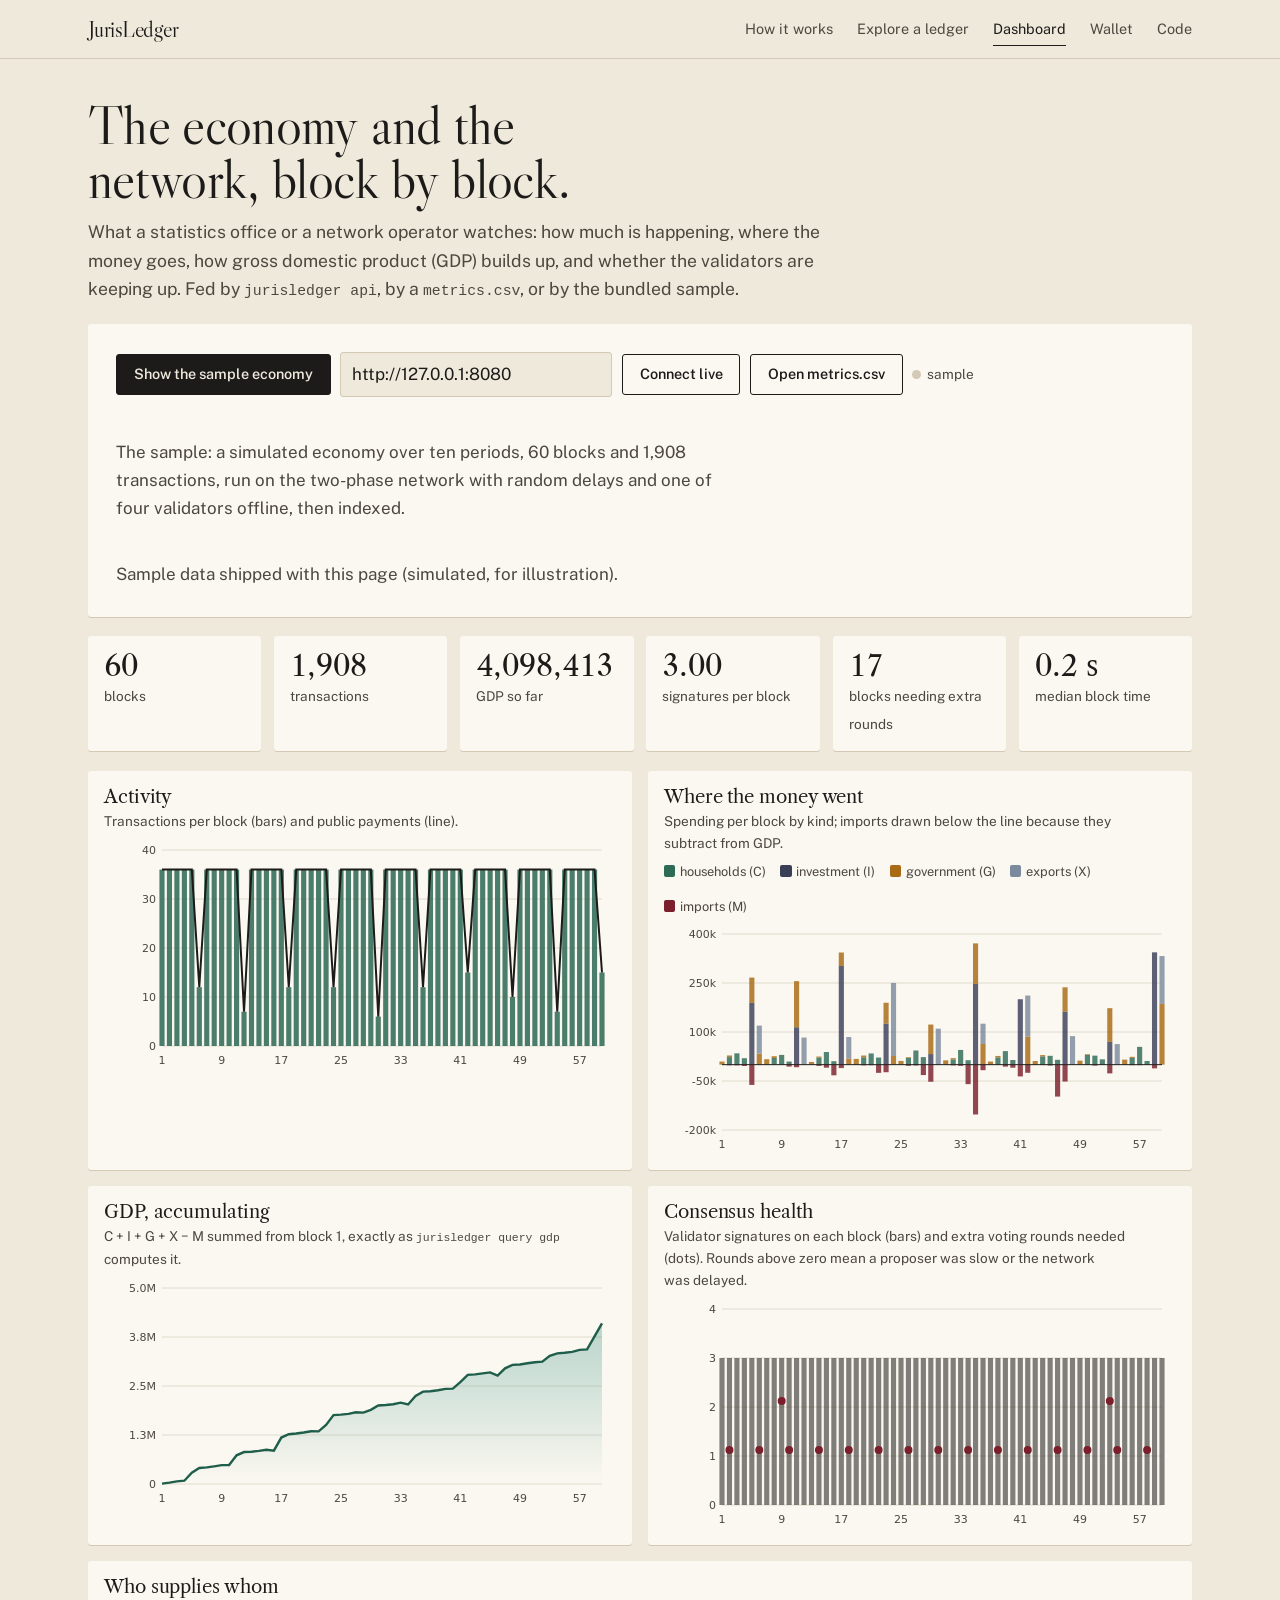
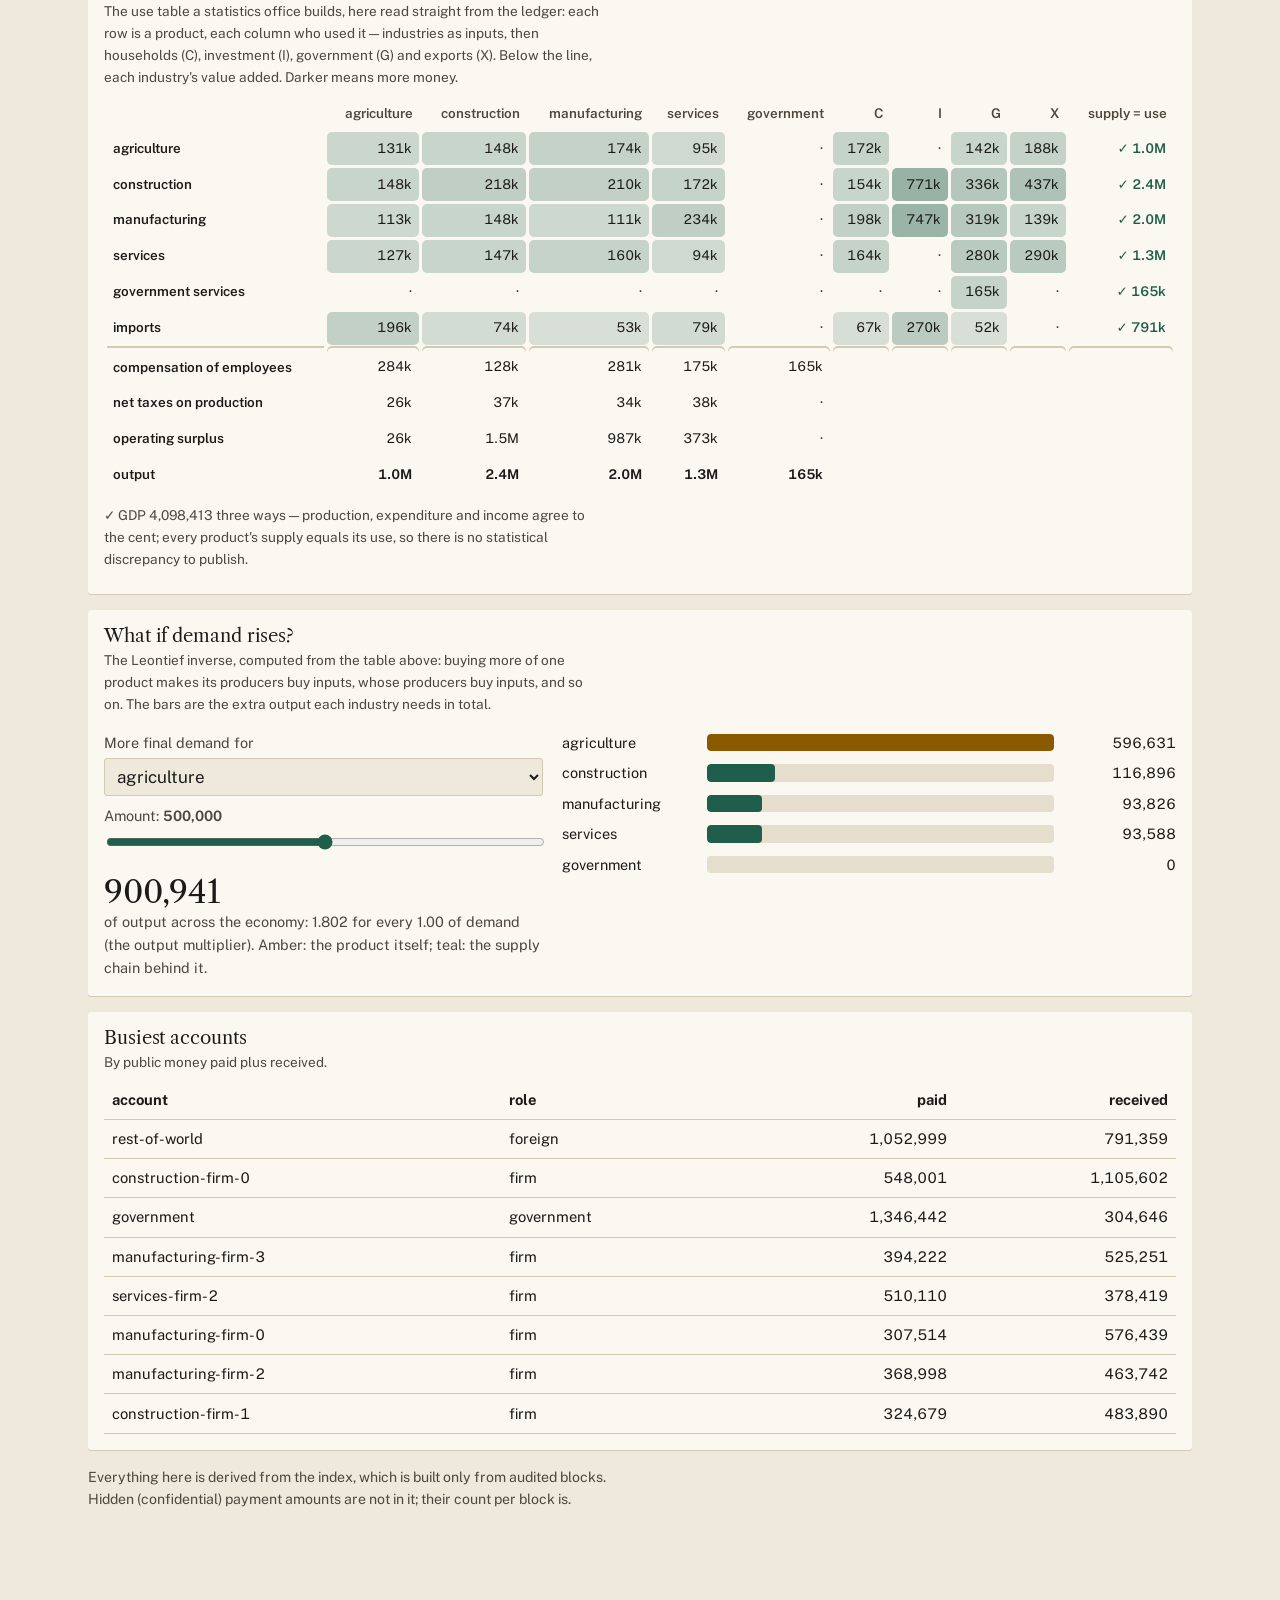
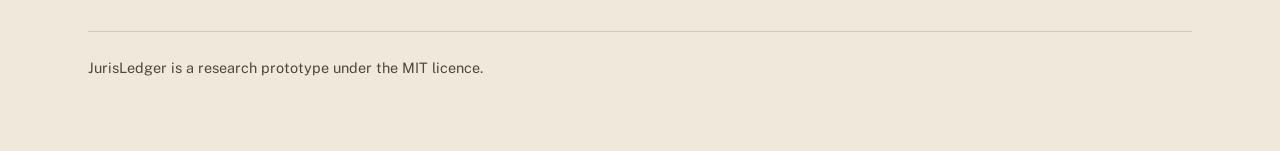
==== commit fcba7a40: "Motion across every tool; network start-up test runs in any environment (v0.26.4)" ====
--- a/site/dashboard.html
+++ b/site/dashboard.html
@@ -57,7 +57,7 @@
 </div></header>
 
 <main class="wrap" style="padding-top:2.5rem;padding-bottom:4rem">
-  <h1 class="page-title">The economy and the network, block by block.</h1>
+  <h1 class="page-title"><span class="w"><span style="--i:0">The</span></span> <span class="w"><span style="--i:1">economy</span></span> <span class="w"><span style="--i:2">and</span></span> <span class="w"><span style="--i:3">the</span></span> <span class="w"><span style="--i:4">network,</span></span> <span class="w"><span style="--i:5">block</span></span> <span class="w"><span style="--i:6">by</span></span> <span class="w"><span style="--i:7">block.</span></span></h1>
   <p style="font-size:1.1rem;color:var(--ink-2);max-width:70ch">What a statistics office or a network operator watches: how much is happening, where the money goes, how gross domestic product (GDP) builds up, and whether the validators are keeping up. Fed by <code>jurisledger api</code>, by a <code>metrics.csv</code>, or by the bundled sample.</p>
 
   <div class="stage" style="grid-template-columns:1fr;margin-top:1.2rem">
@@ -72,7 +72,7 @@
     <p class="caption trust" id="trust" role="note" style="min-height:0;margin:.2rem 0 0"></p>
   </div>
 
-  <div class="kpis" id="kpis"></div>
+  <div class="kpis" id="kpis" data-count-up></div>
 
   <div class="charts">
     <section class="chart"><h2>Activity</h2><p>Transactions per block (bars) and public payments (line).</p><canvas id="cTx" role="img" aria-label="chart"></canvas></section>
@@ -109,6 +109,8 @@
 <footer><div class="wrap">JurisLedger is a research prototype under the MIT licence.</div></footer>
 <script src="safe.js"></script>
 <script src="sample-metrics.js"></script>
+<script src="reveal.js"></script>
+<script src="motion.js"></script>
 <script>
 (() => {
 const { html, num } = window.JurisSafe;
--- a/site/style.css
+++ b/site/style.css
@@ -71,7 +71,7 @@
 nav.folios a{text-decoration:none;color:var(--ink-2);white-space:nowrap;padding:.35rem 0;background:linear-gradient(currentColor,currentColor) 0 100%/0 1.5px no-repeat;transition:color var(--t-ui) ease,background-size var(--t-state) var(--ease-out)}
 nav.folios a[aria-current=page]{color:var(--ink);background-size:100% 1.5px}
 nav.folios a:hover,nav.folios a:focus-visible{color:var(--ink);background-size:100% 1.5px;outline:none}
-@media (max-width:640px){header.top{position:static}
+@media (max-width:640px){header.top{position:relative}
   header.top .wrap{flex-wrap:wrap;gap:var(--s-1) var(--s-4);padding-top:var(--s-3);padding-bottom:var(--s-2)}
   nav.folios{margin-left:0;width:100%;flex-wrap:wrap;gap:var(--s-1) var(--s-4)}
   html{scroll-padding-top:1rem}}
@@ -95,7 +95,8 @@
 .hero p.lead{font-size:var(--fs-l);color:var(--ink-2);margin-top:var(--s-5);max-width:46ch}
 .hero .cta{display:flex;gap:var(--s-3) var(--s-5);flex-wrap:wrap;align-items:center;margin-top:var(--s-6)}
 .deed{position:relative;margin:0;background:var(--sheet);padding:clamp(1.25rem,3vw,2.25rem) clamp(1.25rem,3vw,2.25rem) clamp(1.25rem,2.5vw,1.75rem);border-radius:var(--radius);
-  box-shadow:0 1px 0 var(--rule),0 18px 40px -28px color-mix(in srgb,var(--ink) 45%,transparent)}
+  --tx:0;--ty:0;transform:perspective(1400px) rotateX(calc(var(--ty) * -3.5deg)) rotateY(calc(var(--tx) * 4.5deg));
+  box-shadow:0 1px 0 var(--rule),calc(var(--tx) * -14px) calc(18px + var(--ty) * -10px) 44px -28px color-mix(in srgb,var(--ink) 50%,transparent)}
 .deed-head{display:flex;justify-content:space-between;align-items:baseline;gap:var(--s-4);padding-bottom:var(--s-3);margin-bottom:var(--s-4);box-shadow:0 1px 0 var(--rule)}
 .deed-head h2{font-size:var(--fs-l);letter-spacing:.02em}
 .deed-head span{font-size:var(--fs-xs);color:var(--ink-2);font-variant-numeric:tabular-nums}
@@ -205,6 +206,12 @@
 .issuer.corrupt{border-style:dashed;color:var(--seal)}
 .verdict{font-family:var(--serif);font-size:1.55rem;margin:var(--s-2) 0;line-height:1.2}
 .verdict.good{color:var(--verified)}.verdict.bad{color:var(--seal)}
+/* A verdict is stamped: a small seal presses in beside "Verified"; a rejected one lands as a cracked ring. */
+:is(.verdict.good,.verdict .good,.verdict.bad,.verdict .bad)::before{content:"";display:inline-block;width:.72em;height:.72em;border-radius:50%;margin-right:.42em;vertical-align:.02em;
+  animation:verdict 520ms var(--spring-seal) both}
+:is(.verdict.good,.verdict .good)::before{background:currentColor;box-shadow:inset 0 0 0 .1em var(--sheet),inset 0 0 0 .15em currentColor}
+:is(.verdict.bad,.verdict .bad)::before{box-shadow:inset 0 0 0 .12em currentColor;background:linear-gradient(-38deg,transparent 46%,currentColor 46% 56%,transparent 56%)}
+@keyframes verdict{from{transform:scale(1.9) rotate(-24deg);opacity:0}35%{opacity:1}to{transform:none;opacity:1}}
 .commands{background:var(--ink);color:var(--paper);border-radius:var(--radius);padding:var(--s-5);font-family:var(--mono);font-size:var(--fs-s);overflow-x:auto;line-height:1.85}
 .commands span{opacity:.72}
 .drop{border:1.5px dashed var(--num);border-radius:var(--radius);padding:var(--s-5) var(--s-4);text-align:center;color:var(--ink-2);cursor:pointer;background:var(--paper);transition:border-color var(--t-ui) ease,background-color var(--t-ui) ease}
@@ -233,6 +240,82 @@
 footer{padding:var(--s-7) 0 var(--s-8);color:var(--ink-2);font-size:var(--fs-s)}
 footer .wrap::before{content:"";display:block;height:1px;background:var(--rule);margin-bottom:var(--s-5)}
 
+/* ------------------------------------------------------------------------------------------------
+   Arrival.  The headline sets word by word, rising out of its own line like type pressed into the page;
+   the lead, the actions and the deed follow.  Only position moves, never opacity, so every frame keeps
+   full contrast.  A thin oxblood rule under the header measures how far into the register you are. */
+h1 .w{display:inline-block;overflow:clip;overflow-clip-margin:.12em;vertical-align:top;padding-bottom:.08em;margin-bottom:-.08em}
+h1 .w>span{display:inline-block}
+@media (prefers-reduced-motion:no-preference){
+  h1 .w>span{animation:rise 1s var(--spring) both;animation-delay:calc(var(--i) * 48ms)}
+  h1.page-title+p{animation:lift .9s var(--ease-out) both .3s}
+  .hero p.lead{animation:lift .9s var(--ease-out) both .34s}
+  .hero .cta,.hero #deedMethod{animation:lift .9s var(--ease-out) both .44s}
+  .deed{animation:deal 1.1s var(--spring) both .16s}
+  @keyframes rise{from{transform:translateY(108%)}}
+  @keyframes lift{from{translate:0 1.4rem}}
+  @keyframes deal{from{translate:0 3.5rem;scale:.97}}
+  @supports (animation-timeline:scroll()){
+    header.top::after{content:"";position:absolute;left:0;right:0;bottom:-1px;height:2px;background:var(--seal);transform-origin:0 50%;transform:scaleX(0);
+      animation:read linear both;animation-timeline:scroll(root block)}
+    @keyframes read{to{transform:scaleX(1)}}}
+  .reveal :is(.folio .head,.folio .stage,.folio .commands,main .panel,main .chart,main .card3){transition:translate 1.1s var(--spring)}
+  .reveal :is(.folio .head,.folio .stage,.folio .commands,main .panel,main .chart,main .card3):not(.in){translate:0 3rem;transition:none}
+}
+
+/* ------------------------------------------------------------------------------------------------
+   The bound book.  Six folios, each carrying the previous one's fingerprint.  Pinned on a roomy screen:
+   the pile deals out into a chain as you scroll, then one folio is altered and the next link breaks. */
+.book{position:relative;margin-top:var(--s-8)}
+.book-pin{display:grid;grid-template-columns:minmax(0,.82fr) minmax(0,1.5fr);gap:clamp(2rem,5vw,4.5rem);align-items:center;padding:var(--s-6) 0}
+.kicker{font-family:var(--serif);font-style:italic;color:var(--seal);font-size:var(--fs-m);margin:0 0 var(--s-3)}
+.book h2{font-family:var(--display);font-weight:400;font-size:clamp(2rem,3.3vw,2.85rem);line-height:1.05;letter-spacing:-.01em;max-width:17ch;text-wrap:balance}
+.book h2 em{font-family:var(--serif)}
+.book-steps{list-style:none;margin:var(--s-5) 0 var(--s-3);padding:0;counter-reset:bk;font-size:var(--fs-s)}
+.book-steps li{counter-increment:bk;display:grid;grid-template-columns:1.8rem 1fr;gap:var(--s-2);padding:var(--s-1) 0;color:var(--ink-2);max-width:44ch;transition:color var(--t-state) ease}
+.book-steps li::before{content:counter(bk,lower-roman) ".";font-family:var(--serif);font-style:italic;color:var(--num)}
+.book-steps li.on{color:var(--ink)}
+.book-steps li.on::before{color:var(--seal)}
+.book-status{min-height:3.2em;font-size:var(--fs-s);font-weight:550;color:var(--verified);max-width:44ch;transition:color var(--t-state) ease}
+.book:has(.page[data-state=altered]) .book-status{color:var(--seal)}
+.book #bookReset{margin:var(--s-1) 0 var(--s-3)}
+.pages{list-style:none;margin:0;padding:0;display:grid;grid-template-columns:repeat(3,minmax(0,1fr));gap:clamp(.75rem,1.6vw,1.25rem);perspective:1600px;perspective-origin:50% 30%;counter-reset:pg}
+.page{position:relative;background:var(--sheet);border-radius:var(--radius);padding:var(--s-4) var(--s-4) var(--s-3);display:flex;flex-direction:column;gap:var(--s-2);
+  box-shadow:0 1px 0 var(--rule),0 14px 30px -24px color-mix(in srgb,var(--ink) 55%,transparent);transform-origin:50% 60%;will-change:transform;
+  transition:box-shadow var(--t-state) ease,background-color var(--t-state) ease}
+.pinned .page{transition:box-shadow var(--t-state) ease,background-color var(--t-state) ease}
+.pg-head{display:flex;justify-content:space-between;align-items:center}
+.pg-n{font-family:var(--serif);font-size:var(--fs-l);font-variant-numeric:tabular-nums lining-nums}
+.pg-seal{position:relative;width:1.35rem;height:1.35rem;border-radius:50%;background:var(--seal);box-shadow:inset 0 0 0 2px var(--sheet),inset 0 0 0 3px var(--seal);transition:background-color var(--t-state) ease,transform 520ms var(--spring-seal)}
+.pg-seal::after{content:"";position:absolute;left:18%;right:18%;top:50%;height:2px;background:var(--sheet);transform:rotate(-38deg) scaleX(0);transition:transform 260ms var(--ease-out)}
+.pg-entry{font-family:var(--serif);font-size:var(--fs-s);line-height:1.45;margin:0;min-height:4.4em;color:var(--ink)}
+.amt{font-variant-numeric:tabular-nums lining-nums;white-space:nowrap;transition:background-color var(--t-state) ease,color var(--t-state) ease;border-radius:1px}
+.pg-hash{display:grid;grid-template-columns:auto 1fr;gap:.1rem var(--s-2);margin:0;font-size:var(--fs-xs);color:var(--ink-2);align-items:baseline}
+.pg-hash dd{margin:0;font-family:var(--mono);color:var(--ink);text-align:right;letter-spacing:.02em;transition:color var(--t-state) ease}
+.pg-state{font-size:var(--fs-xs);margin:var(--s-1) 0 0;color:var(--verified);font-weight:550;min-height:2.6em;transition:color var(--t-state) ease}
+.pg-alter{font:inherit;font-size:var(--fs-xs);align-self:flex-start;margin-top:auto;padding:.3rem .55rem;border:1px solid var(--rule);border-radius:var(--radius);background:transparent;color:var(--ink);cursor:pointer;
+  transition:border-color var(--t-ui) ease,background-color var(--t-ui) ease,transform var(--t-press) var(--spring)}
+.pg-alter:active{transform:scale(.96)}
+@media (hover:hover) and (pointer:fine){.pg-alter:hover{border-color:var(--ink);background:var(--wash)}}
+/* States: altered (its own seal breaks), link (points at an old fingerprint), after (follows the break). */
+.page[data-state=altered]{box-shadow:0 0 0 1.5px var(--seal),0 14px 30px -24px color-mix(in srgb,var(--seal) 60%,transparent)}
+.page[data-state=altered] .amt{color:var(--seal);background:color-mix(in srgb,var(--seal) 12%,transparent)}
+.page[data-state=altered] .self,.page[data-state=link] .prev{color:var(--seal)}
+.page[data-state=link] .prev{text-decoration:line-through;text-decoration-thickness:1.5px}
+.page[data-state=altered] .pg-seal,.page[data-state=link] .pg-seal{background:var(--num);box-shadow:inset 0 0 0 2px var(--sheet),inset 0 0 0 3px var(--num);transform:rotate(-8deg) scale(.92)}
+.page[data-state=altered] .pg-seal::after{transform:rotate(-38deg) scaleX(1)}
+.page[data-state=altered] .pg-state,.page[data-state=link] .pg-state{color:var(--seal)}
+.page[data-state=link]{box-shadow:0 0 0 1.5px color-mix(in srgb,var(--seal) 55%,var(--rule)),0 14px 30px -24px color-mix(in srgb,var(--ink) 55%,transparent)}
+.page[data-state=after]{background:color-mix(in srgb,var(--sheet) 55%,var(--paper))}
+.page[data-state=after] .pg-state{color:var(--amber-ink)}
+.page[data-state=after] .pg-seal{background:var(--amber);box-shadow:inset 0 0 0 2px var(--sheet),inset 0 0 0 3px var(--amber)}
+/* Pinned: the section is tall and the stage sticks under the header while the scroll drives the chain. */
+.book.pinned{height:330vh}
+.book.pinned .book-pin{position:sticky;top:3.6rem;min-height:calc(100vh - 3.6rem);padding:var(--s-5) 0}
+@media (max-width:1100px){.pages{grid-template-columns:repeat(2,minmax(0,1fr))}}
+@media (max-width:899px){.book-pin{grid-template-columns:1fr}.book h2{max-width:20ch}}
+@media (max-width:420px){.page{padding:var(--s-3)}.pg-n{font-size:var(--fs-m)}}
+
 /* The seal stamped onto a finalised block in step 1 (and the explorer's rings): the one recurring authored moment. */
 .seal-anim{animation:stamp 520ms var(--spring-seal) forwards}
 @keyframes stamp{from{transform:scale(1.7) rotate(-22deg);opacity:0}30%{opacity:1}to{transform:scale(1) rotate(-12deg);opacity:1}}
@@ -260,4 +343,7 @@
   .seal{transform:rotate(-12deg) scale(1)}
   @keyframes stamp{from{transform:scale(1) rotate(-12deg);opacity:0}to{transform:scale(1) rotate(-12deg);opacity:1}}
   .seal-anim{animation-duration:.2s}
+  .deed{transform:none}
+  .pg-seal,.pg-alter:active{transform:none!important}
+  :is(.verdict.good,.verdict .good,.verdict.bad,.verdict .bad)::before{animation:none}
 }
